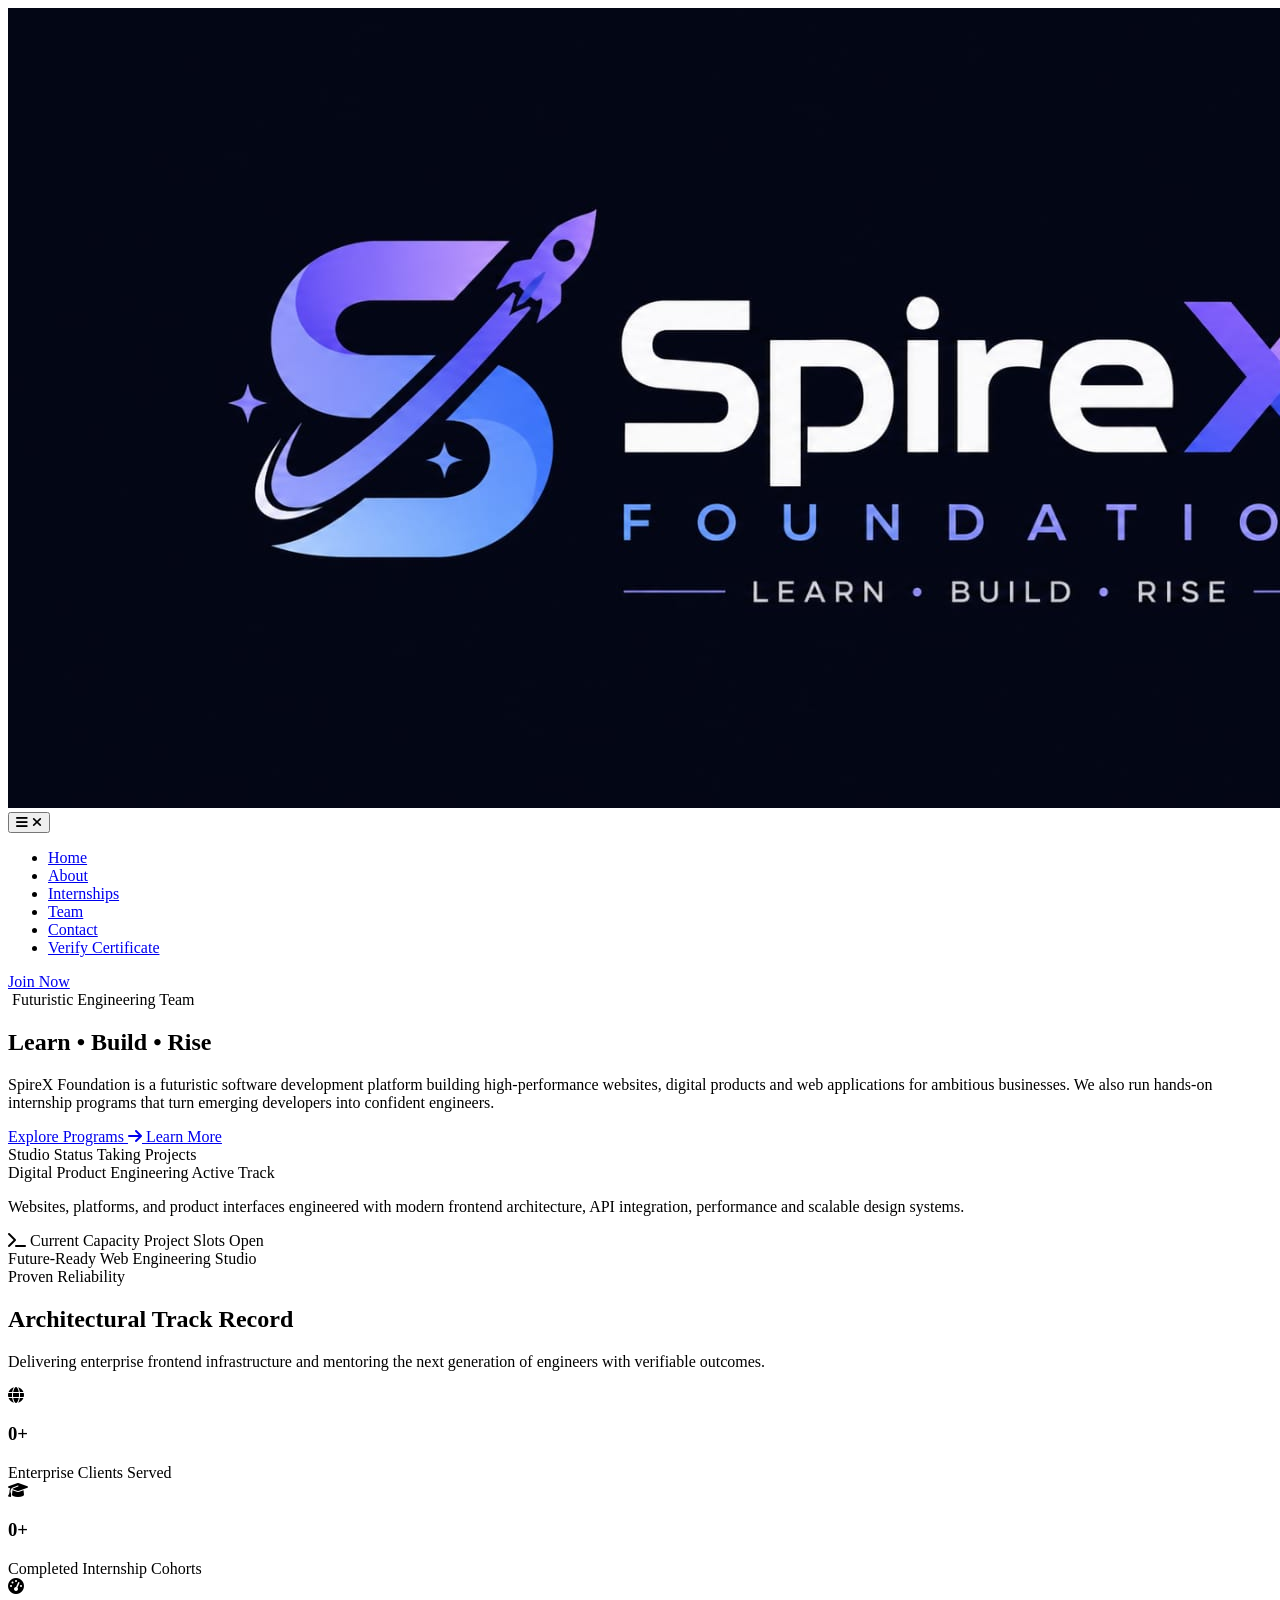
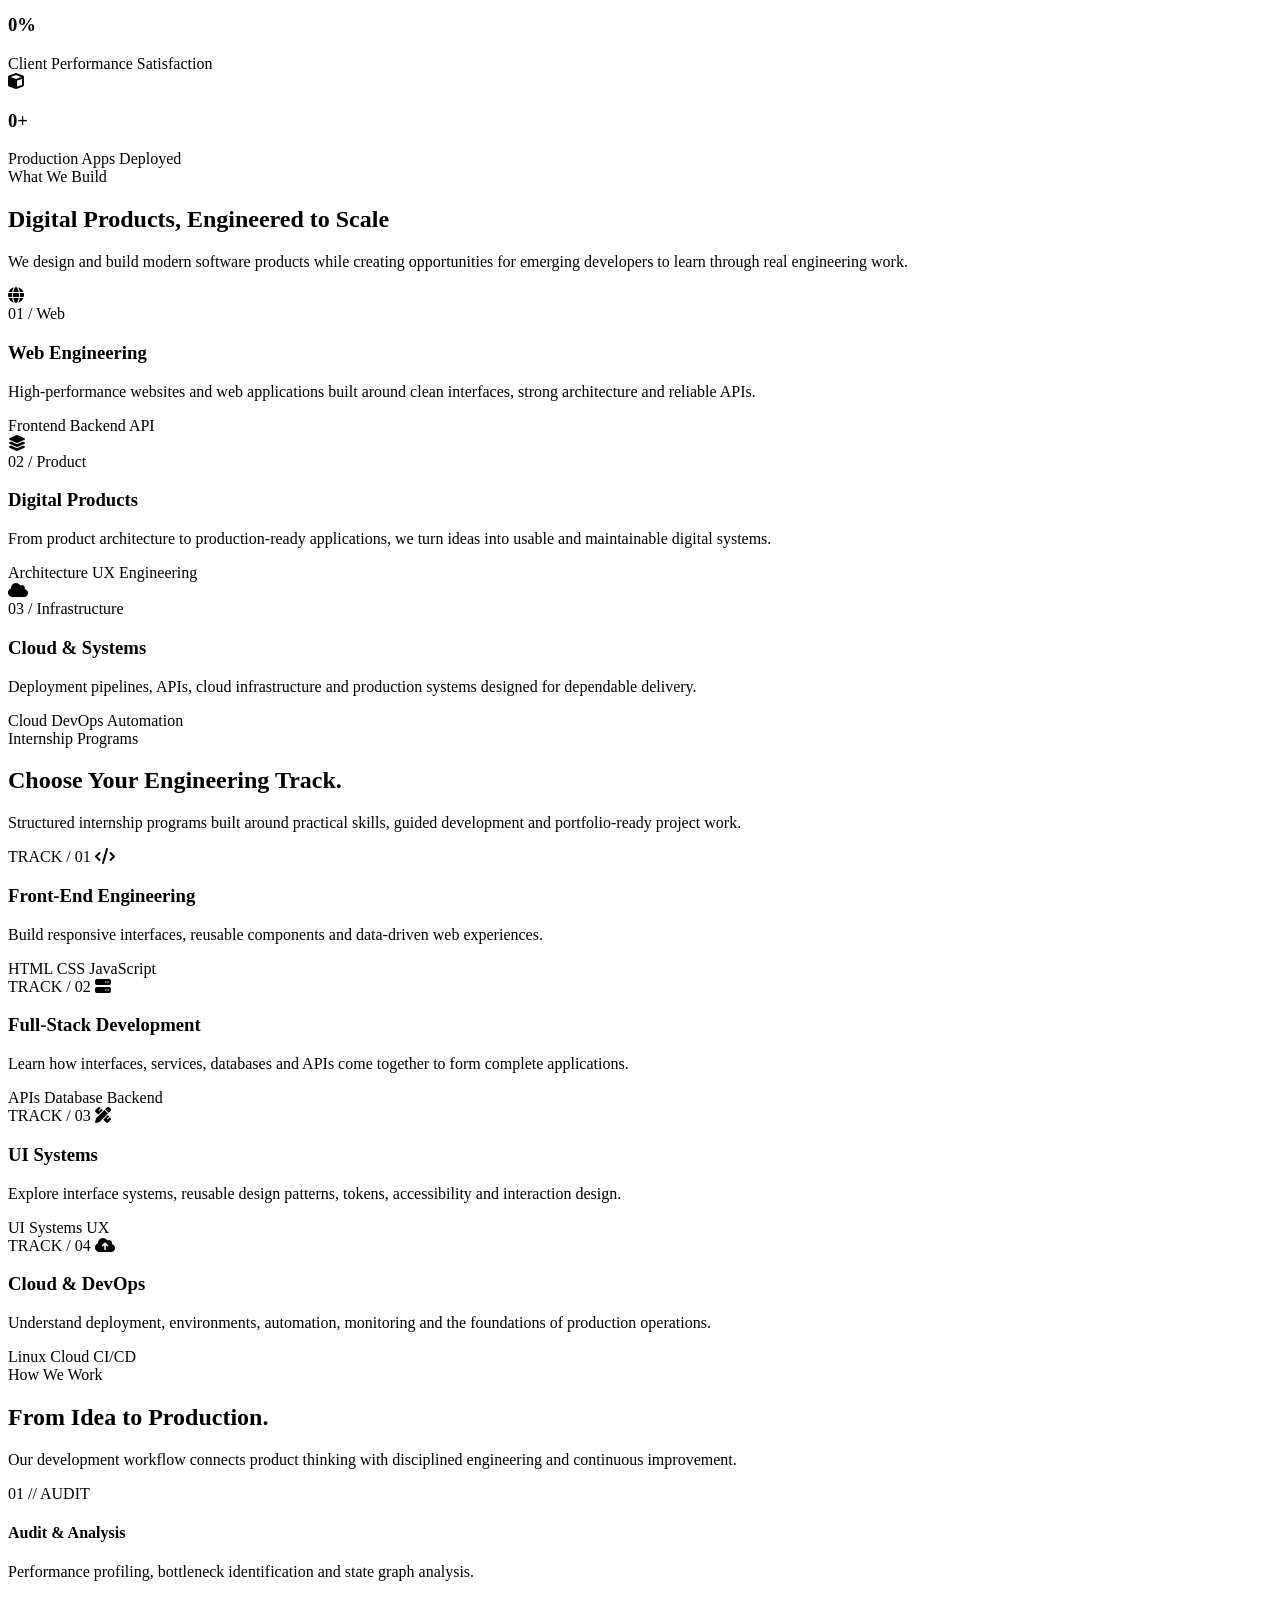
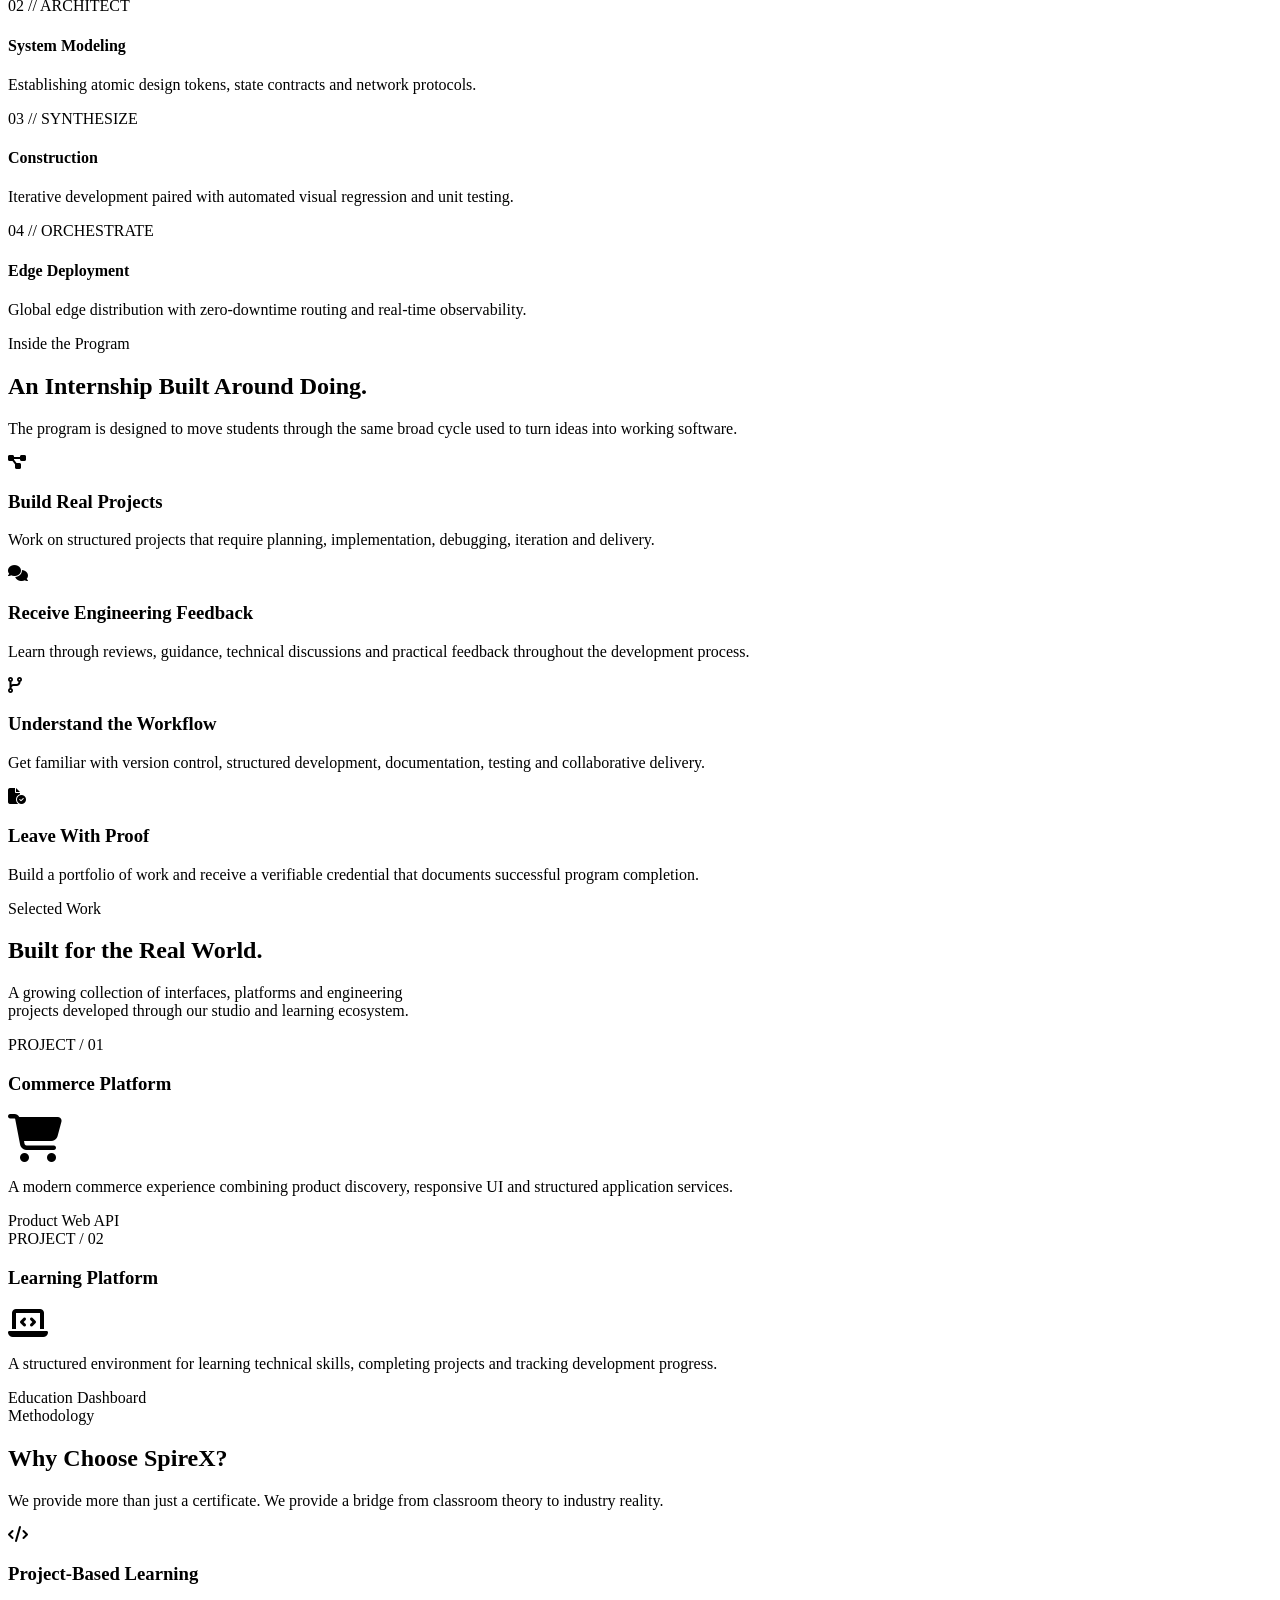
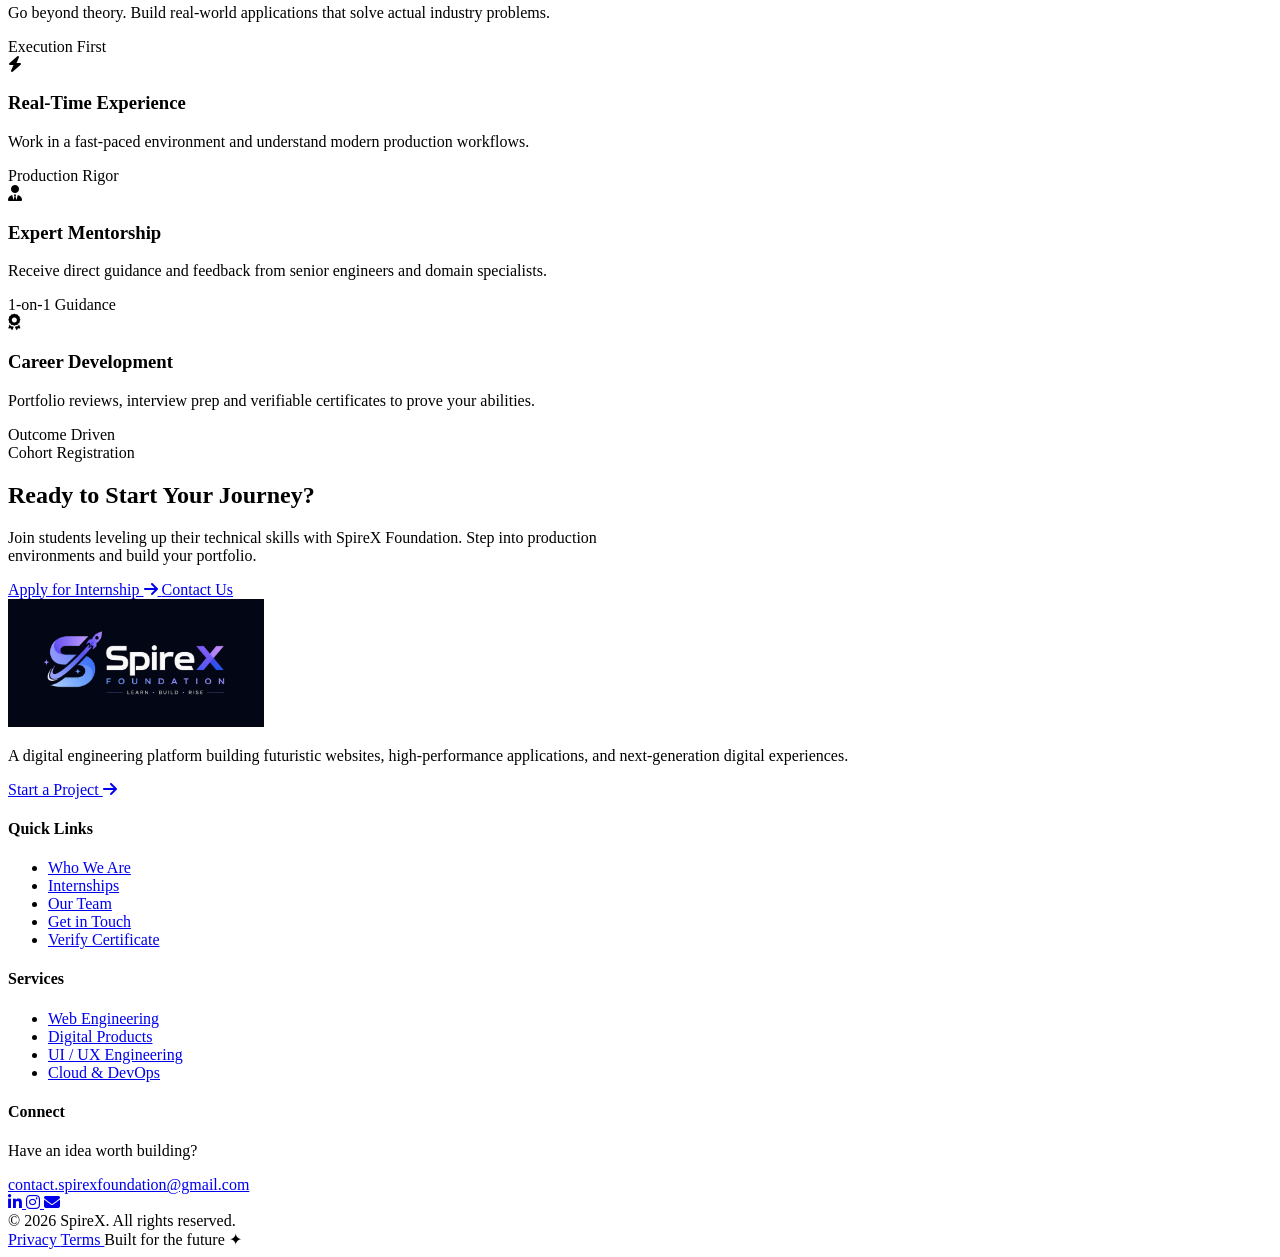
==== index.html @ f4ff389e "Add files via upload" ====
<!DOCTYPE html>
<html lang="en">

<head>
    <meta charset="UTF-8">
    <meta name="viewport" content="width=device-width, initial-scale=1.0">
    <title>SpireX Foundation</title>
    <meta name="description"
        content="SpireX Foundation runs remote, project-based internships for students and recent graduates, with mentor support and a verifiable digital certificate on completion.">

    <link rel="stylesheet" href="https://cdnjs.cloudflare.com/ajax/libs/font-awesome/6.5.1/css/all.min.css">

    <link rel="stylesheet" href="css/layout.css">

    <link rel="stylesheet" href="css/style.css">
</head>

<body>

    <nav class="nav" id="mainNav">
        <div class="container d-flex align-items-center justify-content-between">
            <img src="brand-logo.jpeg" class="site-logo" />
            <div class="flex-grow-1">

            </div>

            <button class="toggle" id="navToggle" aria-label="Toggle Navigation Menu" aria-expanded="false"
                aria-controls="navMenu">
                <i class="fa-solid fa-bars icon-menu"></i>
                <i class="fa-solid fa-xmark icon-close"></i>
            </button>

            <div class="menu d-md-flex align-items-center justify-content-between flex-grow-1 ms-md-5" id="navMenu">
                <ul class="links">
                    <li><a href="#hero" class="active">Home</a></li>
                    <li><a href="/about">About</a></li>
                    <li><a href="/internship">Internships</a></li>
                    <li><a href="/team">Team</a></li>
                    <li><a href="/contact">Contact</a></li>
                    <li><a href="/verify">Verify Certificate</a></li>
                </ul>

                <div class="actions m-4 mt-md-0">
                    <a href="#" class="btn btn-primary btn-sm rounded py-3 px-4">Join Now</a>
                </div>
            </div>
        </div>
    </nav>

    <section class="section grid-bg" data-section="hero" id="hero">
        <div class="container">
            <div class="row align-items-center gy-5">

                <div class="col-lg-7">
                    <div class="head mb-0">
                        <span class="badge badge-primary mb-3">
                            <i class="fa-solid fa-sparkles me-1"></i> Futuristic Engineering Team
                        </span>
                        <h1 class="heading heading-xl text-bright">
                            Learn <span class="text-dim">•</span> Build <span class="text-dim">•</span> Rise
                        </h1>
                        <p class="text text-lg text-muted my-4">
                            SpireX Foundation is a futuristic software development platform building high-performance
                            websites,
                            digital products and web applications for ambitious businesses. We also run hands-on
                            internship programs that
                            turn emerging developers into confident engineers.
                        </p>
                    </div>

                    <div class="d-flex flex-wrap gap-3 mt-4">
                        <a href="#internship" class="btn btn-primary">
                            Explore Programs <i class="fa-solid fa-arrow-right ms-2"></i>
                        </a>
                        <a href="#about" class="btn btn-outline">Learn More</a>
                    </div>
                </div>

                <div class="col-lg-5">
                    <div class="card card-glass glow">
                        <div class="head d-flex flex-row justify-content-between align-items-center mb-3">
                            <span class="label">Studio Status</span>
                            <span class="badge badge-primary">Taking Projects</span>
                        </div>

                        <div class="body">
                            <div class="p-3 mb-3"
                                style="background: var(--bg-primary); border: 1px solid var(--border-subtle); border-radius: var(--radius-sm);">
                                <div class="d-flex align-items-center justify-content-between mb-2">
                                    <span class="text text-sm text-bright text-bold">Digital Product Engineering</span>
                                    <span class="tag">Active Track</span>
                                </div>
                                <p class="text text-sm text-dim mb-0">
                                    Websites, platforms, and product interfaces engineered with modern frontend
                                    architecture, API
                                    integration, performance and scalable design systems.
                                </p>
                            </div>

                            <div class="d-flex justify-content-between text-dim text-sm pt-2">
                                <span><i class="fa-solid fa-terminal me-1 text-dim"></i> Current Capacity</span>
                                <span class="text-bright text-bold">Project Slots Open</span>
                            </div>
                        </div>

                        <div class="foot d-flex justify-content-between">
                            <span class="tag">Future-Ready Web</span>
                            <span class="tag">Engineering Studio</span>
                        </div>
                    </div>
                </div>

            </div>
        </div>
    </section>

    <section class="section section-dark" data-section="metrics" id="metrics">
        <div class="container">

            <div class="head text-center">
                <span class="label">Proven Reliability</span>
                <h2 class="heading heading-lg">Architectural Track Record</h2>
                <p class="text text-muted mx-auto">
                    Delivering enterprise frontend infrastructure and mentoring the next generation of engineers with
                    verifiable outcomes.
                </p>
            </div>

            <div class="row g-4">
                <div class="col-12 col-md-6 col-lg-3">
                    <div class="card card-sm card-dark text-center hover-glow">
                        <div class="icon-box mx-auto mb-3">
                            <i class="fa-solid fa-globe"></i>
                        </div>
                        <h3 class="heading heading-lg text-bright">0+</h3>
                        <span class="text text-sm text-dim text-medium">Enterprise Clients Served</span>
                    </div>
                </div>

                <div class="col-12 col-md-6 col-lg-3">
                    <div class="card card-sm card-dark text-center hover-glow">
                        <div class="icon-box mx-auto mb-3">
                            <i class="fa-solid fa-graduation-cap"></i>
                        </div>
                        <h3 class="heading heading-lg text-bright">0+</h3>
                        <span class="text text-sm text-dim text-medium">Completed Internship Cohorts</span>
                    </div>
                </div>

                <div class="col-12 col-md-6 col-lg-3">
                    <div class="card card-sm card-dark text-center hover-glow">
                        <div class="icon-box mx-auto mb-3">
                            <i class="fa-solid fa-gauge-high"></i>
                        </div>
                        <h3 class="heading heading-lg text-bright">0%</h3>
                        <span class="text text-sm text-dim text-medium">Client Performance Satisfaction</span>
                    </div>
                </div>

                <div class="col-12 col-md-6 col-lg-3">
                    <div class="card card-sm card-dark text-center hover-glow">
                        <div class="icon-box mx-auto mb-3">
                            <i class="fa-solid fa-cube"></i>
                        </div>
                        <h3 class="heading heading-lg text-bright">0+</h3>
                        <span class="text text-sm text-dim text-medium">Production Apps Deployed</span>
                    </div>
                </div>

            </div>

        </div>
    </section>

    <section class="section" data-section="services" id="services">
        <div class="container">

            <div class="head text-center">
                <span class="label">What We Build</span>
                <h2 class="heading heading-lg text-bright">Digital Products, Engineered to Scale</h2>
                <p class="text text-muted mx-auto">
                    We design and build modern software products while creating opportunities
                    for emerging developers to learn through real engineering work.
                </p>
            </div>

            <div class="row g-4">

                <div class="col-md-6 col-lg-4">
                    <div class="card card-dark hover-lift h-100">
                        <div class="head">
                            <div class="icon-box mb-3">
                                <i class="fa-solid fa-globe"></i>
                            </div>
                            <span class="label">01 / Web</span>
                            <h3 class="title mt-2">Web Engineering</h3>
                        </div>
                        <div class="body">
                            <p>
                                High-performance websites and web applications built around
                                clean interfaces, strong architecture and reliable APIs.
                            </p>
                        </div>
                        <div class="foot">
                            <span class="tag">Frontend</span>
                            <span class="tag">Backend</span>
                            <span class="tag">API</span>
                        </div>
                    </div>
                </div>

                <div class="col-md-6 col-lg-4">
                    <div class="card card-dark hover-lift h-100">
                        <div class="head">
                            <div class="icon-box mb-3">
                                <i class="fa-solid fa-layer-group"></i>
                            </div>
                            <span class="label">02 / Product</span>
                            <h3 class="title mt-2">Digital Products</h3>
                        </div>
                        <div class="body">
                            <p>
                                From product architecture to production-ready applications,
                                we turn ideas into usable and maintainable digital systems.
                            </p>
                        </div>
                        <div class="foot">
                            <span class="tag">Architecture</span>
                            <span class="tag">UX</span>
                            <span class="tag">Engineering</span>
                        </div>
                    </div>
                </div>

                <div class="col-md-6 col-lg-4">
                    <div class="card card-dark hover-lift h-100">
                        <div class="head">
                            <div class="icon-box mb-3">
                                <i class="fa-solid fa-cloud"></i>
                            </div>
                            <span class="label">03 / Infrastructure</span>
                            <h3 class="title mt-2">Cloud & Systems</h3>
                        </div>
                        <div class="body">
                            <p>
                                Deployment pipelines, APIs, cloud infrastructure and
                                production systems designed for dependable delivery.
                            </p>
                        </div>
                        <div class="foot">
                            <span class="tag">Cloud</span>
                            <span class="tag">DevOps</span>
                            <span class="tag">Automation</span>
                        </div>
                    </div>
                </div>

            </div>
        </div>
    </section>

    <section class="section section-dark" data-section="internship-tracks" id="programs">
        <div class="container">

            <div class="head text-center">
                <span class="label">Internship Programs</span>
                <h2 class="heading heading-lg text-bright">Choose Your Engineering Track.</h2>
                <p class="text text-muted mx-auto">
                    Structured internship programs built around practical skills,
                    guided development and portfolio-ready project work.
                </p>
            </div>

            <div class="row g-4">

                <div class="col-md-6 col-lg-3">
                    <div class="card card-glass h-100">
                        <div class="head">
                            <div class="d-flex justify-content-between align-items-center mb-3">
                                <span class="label">TRACK / 01</span>
                                <i class="fa-solid fa-code text-bright"></i>
                            </div>
                            <h3 class="title">Front-End Engineering</h3>
                        </div>
                        <div class="body">
                            <p>
                                Build responsive interfaces, reusable components and
                                data-driven web experiences.
                            </p>
                        </div>
                        <div class="foot">
                            <span class="tag">HTML</span>
                            <span class="tag">CSS</span>
                            <span class="tag">JavaScript</span>
                        </div>
                    </div>
                </div>

                <div class="col-md-6 col-lg-3">
                    <div class="card card-glass h-100">
                        <div class="head">
                            <div class="d-flex justify-content-between align-items-center mb-3">
                                <span class="label">TRACK / 02</span>
                                <i class="fa-solid fa-server text-bright"></i>
                            </div>
                            <h3 class="title">Full-Stack Development</h3>
                        </div>
                        <div class="body">
                            <p>
                                Learn how interfaces, services, databases and APIs come
                                together to form complete applications.
                            </p>
                        </div>
                        <div class="foot">
                            <span class="tag">APIs</span>
                            <span class="tag">Database</span>
                            <span class="tag">Backend</span>
                        </div>
                    </div>
                </div>

                <div class="col-md-6 col-lg-3">
                    <div class="card card-glass h-100">
                        <div class="head">
                            <div class="d-flex justify-content-between align-items-center mb-3">
                                <span class="label">TRACK / 03</span>
                                <i class="fa-solid fa-pen-ruler text-bright"></i>
                            </div>
                            <h3 class="title">UI Systems</h3>
                        </div>
                        <div class="body">
                            <p>
                                Explore interface systems, reusable design patterns,
                                tokens, accessibility and interaction design.
                            </p>
                        </div>
                        <div class="foot">
                            <span class="tag">UI</span>
                            <span class="tag">Systems</span>
                            <span class="tag">UX</span>
                        </div>
                    </div>
                </div>

                <div class="col-md-6 col-lg-3">
                    <div class="card card-glass h-100">
                        <div class="head">
                            <div class="d-flex justify-content-between align-items-center mb-3">
                                <span class="label">TRACK / 04</span>
                                <i class="fa-solid fa-cloud-arrow-up text-bright"></i>
                            </div>
                            <h3 class="title">Cloud & DevOps</h3>
                        </div>
                        <div class="body">
                            <p>
                                Understand deployment, environments, automation, monitoring
                                and the foundations of production operations.
                            </p>
                        </div>
                        <div class="foot">
                            <span class="tag">Linux</span>
                            <span class="tag">Cloud</span>
                            <span class="tag">CI/CD</span>
                        </div>
                    </div>
                </div>

            </div>
        </div>
    </section>

    <section class="section section-alt" data-section="workflow" id="workflow">
        <div class="container">

            <div class="row align-items-center g-5">

                <div class="col-12">
                    <div class="head text-center">
                        <span class="label">How We Work</span>
                        <h2 class="heading heading-lg text-bright">
                            From Idea to Production.
                        </h2>
                        <p class="text text-lg text-muted mx-auto">
                            Our development workflow connects product thinking with
                            disciplined engineering and continuous improvement.
                        </p>
                    </div>
                </div>

                <div class="col-12">
                    <div class="card card-dark">
                        <div class="body">
                            <div class="pipeline pipeline-horizontal mt-5">
                                <div class="item">
                                    <span class="label text-bright">01 // AUDIT</span>
                                    <h4 class="heading heading-sm mt-2 text-bright">Audit & Analysis</h4>
                                    <p class="text text-sm text-dim mt-2">Performance profiling, bottleneck
                                        identification and state graph analysis.</p>
                                </div>

                                <div class="item">
                                    <span class="label text-bright">02 // ARCHITECT</span>
                                    <h4 class="heading heading-sm mt-2 text-bright">System Modeling</h4>
                                    <p class="text text-sm text-dim mt-2">Establishing atomic design tokens, state
                                        contracts and network protocols.</p>
                                </div>

                                <div class="item">
                                    <span class="label text-bright">03 // SYNTHESIZE</span>
                                    <h4 class="heading heading-sm mt-2 text-bright">Construction</h4>
                                    <p class="text text-sm text-dim mt-2">Iterative development paired with automated
                                        visual regression and unit testing.</p>
                                </div>

                                <div class="item">
                                    <span class="label text-bright">04 // ORCHESTRATE</span>
                                    <h4 class="heading heading-sm mt-2 text-bright">Edge Deployment</h4>
                                    <p class="text text-sm text-dim mt-2">Global edge distribution with zero-downtime
                                        routing and real-time observability.</p>
                                </div>
                            </div>

                        </div>
                    </div>
                </div>

            </div>
        </div>
    </section>

    <section class="section" data-section="internship-experience" id="experience">
        <div class="container">

            <div class="head text-center">
                <span class="label">Inside the Program</span>
                <h2 class="heading heading-lg text-bright">An Internship Built Around Doing.</h2>
                <p class="text text-muted mx-auto">
                    The program is designed to move students through the same broad
                    cycle used to turn ideas into working software.
                </p>
            </div>

            <div class="row g-4">

                <div class="col-md-6">
                    <div class="card hover-lift h-100">
                        <div class="head">
                            <div class="icon-box mb-3">
                                <i class="fa-solid fa-diagram-project"></i>
                            </div>
                            <h3 class="title">Build Real Projects</h3>
                        </div>
                        <div class="body">
                            <p>
                                Work on structured projects that require planning, implementation,
                                debugging, iteration and delivery.
                            </p>
                        </div>
                    </div>
                </div>

                <div class="col-md-6">
                    <div class="card hover-lift h-100">
                        <div class="head">
                            <div class="icon-box mb-3">
                                <i class="fa-solid fa-comments"></i>
                            </div>
                            <h3 class="title">Receive Engineering Feedback</h3>
                        </div>
                        <div class="body">
                            <p>
                                Learn through reviews, guidance, technical discussions and
                                practical feedback throughout the development process.
                            </p>
                        </div>
                    </div>
                </div>

                <div class="col-md-6">
                    <div class="card hover-lift h-100">
                        <div class="head">
                            <div class="icon-box mb-3">
                                <i class="fa-solid fa-code-branch"></i>
                            </div>
                            <h3 class="title">Understand the Workflow</h3>
                        </div>
                        <div class="body">
                            <p>
                                Get familiar with version control, structured development,
                                documentation, testing and collaborative delivery.
                            </p>
                        </div>
                    </div>
                </div>

                <div class="col-md-6">
                    <div class="card hover-lift h-100">
                        <div class="head">
                            <div class="icon-box mb-3">
                                <i class="fa-solid fa-file-circle-check"></i>
                            </div>
                            <h3 class="title">Leave With Proof</h3>
                        </div>
                        <div class="body">
                            <p>
                                Build a portfolio of work and receive a verifiable credential
                                that documents successful program completion.
                            </p>
                        </div>
                    </div>
                </div>

            </div>
        </div>
    </section>

    <section class="section section-dark" data-section="selected-work" id="work">
        <div class="container">

            <div class="head d-flex flex-column flex-md-row justify-content-between align-items-md-end gap-3">
                <div>
                    <span class="label">Selected Work</span>
                    <h2 class="heading heading-lg text-bright mb-0">Built for the Real World.</h2>
                </div>
                <p class="text text-muted mb-0" style="max-width: 420px;">
                    A growing collection of interfaces, platforms and engineering
                    projects developed through our studio and learning ecosystem.
                </p>
            </div>

            <div class="row g-4">

                <div class="col-lg-7">
                    <div class="card card-glass hover-lift h-100">
                        <div class="head">
                            <span class="label">PROJECT / 01</span>
                            <h3 class="heading heading-md text-bright mt-2">Commerce Platform</h3>
                        </div>
                        <div class="body">
                            <div class="p-5 text-center mb-3"
                                style="background: var(--bg-primary); border: 1px solid var(--border-subtle); border-radius: var(--radius-sm);">
                                <i class="fa-solid fa-cart-shopping fa-3x text-bright"></i>
                            </div>
                            <p class="text text-sm text-muted mb-0">
                                A modern commerce experience combining product discovery,
                                responsive UI and structured application services.
                            </p>
                        </div>
                        <div class="foot">
                            <span class="tag">Product</span>
                            <span class="tag">Web</span>
                            <span class="tag">API</span>
                        </div>
                    </div>
                </div>

                <div class="col-lg-5">
                    <div class="card card-dark hover-lift h-100">
                        <div class="head">
                            <span class="label">PROJECT / 02</span>
                            <h3 class="title mt-2">Learning Platform</h3>
                        </div>
                        <div class="body">
                            <div class="p-4 text-center mb-3"
                                style="background: var(--bg-primary); border: 1px solid var(--border-subtle); border-radius: var(--radius-sm);">
                                <i class="fa-solid fa-laptop-code fa-2x text-bright"></i>
                            </div>
                            <p class="text text-sm text-muted mb-0">
                                A structured environment for learning technical skills,
                                completing projects and tracking development progress.
                            </p>
                        </div>
                        <div class="foot">
                            <span class="tag">Education</span>
                            <span class="tag">Dashboard</span>
                        </div>
                    </div>
                </div>

            </div>
        </div>
    </section>

    <section class="section section-alt" data-section="why-us" id="why-us">
        <div class="container">

            <div class="head text-center">
                <span class="label">Methodology</span>
                <h2 class="heading heading-lg">Why Choose SpireX?</h2>
                <p class="text text-muted mx-auto">
                    We provide more than just a certificate. We provide a bridge from classroom theory to industry
                    reality.
                </p>
            </div>

            <div class="row g-4">

                <div class="col-md-6 col-lg-3">
                    <div class="card hover-lift">
                        <div class="head">
                            <div class="icon-box mb-2">
                                <i class="fa-solid fa-code"></i>
                            </div>
                            <h3 class="title">Project-Based Learning</h3>
                        </div>
                        <div class="body">
                            <p>Go beyond theory. Build real-world applications that solve actual industry problems.</p>
                        </div>
                        <div class="foot">
                            <span class="tag">Execution First</span>
                        </div>
                    </div>
                </div>

                <div class="col-md-6 col-lg-3">
                    <div class="card hover-lift">
                        <div class="head">
                            <div class="icon-box mb-2">
                                <i class="fa-solid fa-bolt"></i>
                            </div>
                            <h3 class="title">Real-Time Experience</h3>
                        </div>
                        <div class="body">
                            <p>Work in a fast-paced environment and understand modern production workflows.</p>
                        </div>
                        <div class="foot">
                            <span class="tag">Production Rigor</span>
                        </div>
                    </div>
                </div>

                <div class="col-md-6 col-lg-3">
                    <div class="card hover-lift">
                        <div class="head">
                            <div class="icon-box mb-2">
                                <i class="fa-solid fa-user-tie"></i>
                            </div>
                            <h3 class="title">Expert Mentorship</h3>
                        </div>
                        <div class="body">
                            <p>Receive direct guidance and feedback from senior engineers and domain specialists.</p>
                        </div>
                        <div class="foot">
                            <span class="tag">1-on-1 Guidance</span>
                        </div>
                    </div>
                </div>

                <div class="col-md-6 col-lg-3">
                    <div class="card hover-lift">
                        <div class="head">
                            <div class="icon-box mb-2">
                                <i class="fa-solid fa-award"></i>
                            </div>
                            <h3 class="title">Career Development</h3>
                        </div>
                        <div class="body">
                            <p>Portfolio reviews, interview prep and verifiable certificates to prove your abilities.
                            </p>
                        </div>
                        <div class="foot">
                            <span class="tag">Outcome Driven</span>
                        </div>
                    </div>
                </div>

            </div>

        </div>
    </section>

    <section class="section" data-section="cta" id="cta">
        <div class="container">
            <div class="card card-glass glow text-center p-5">
                <div class="head mb-3">
                    <span class="label">Cohort Registration</span>
                    <h2 class="heading heading-lg">Ready to Start Your Journey?</h2>
                </div>
                <div class="body">
                    <p class="text text-lg text-muted mx-auto mb-4" style="max-width: 600px;">
                        Join students leveling up their technical skills with SpireX Foundation. Step into production
                        environments
                        and build your portfolio.
                    </p>
                    <div class="d-flex flex-wrap justify-content-center gap-3">
                        <a href="#" class="btn btn-primary btn-lg">
                            Apply for Internship <i class="fa-solid fa-arrow-right ms-2"></i>
                        </a>
                        <a href="mailto:contact.spirexfoundation@gmail.com" class="btn btn-outline btn-lg">
                            Contact Us
                        </a>
                    </div>
                </div>
            </div>
        </div>
    </section>

    <footer class="section section-dark footer" data-section="footer">
        <div class="container">

            <div class="row g-5 pb-5">

                <div class="col-lg-5 col-md-6">
                    <div class="footer-brand pe-lg-5">
                        <a href="/" class="text-decoration-none">
                            <img src="brand-logo.jpeg" class="site-logo" style="max-height: 8rem;" />
                        </a>

                        <p class="text text-muted mb-4">
                            A digital engineering platform building futuristic websites,
                            high-performance applications, and next-generation digital
                            experiences.
                        </p>

                        <a href="#" class="btn btn-primary">
                            Start a Project
                            <i class="fa-solid fa-arrow-right ms-2"></i>
                        </a>
                    </div>
                </div>

                <div class="col-12 col-sm-6 col-md-3 col-lg-2">
                    <div class="footer-links">
                        <h4 class="text text-bright text-bold mb-4">Quick Links</h4>

                        <ul class="list-unstyled mb-0 d-flex flex-column gap-3">
                            <li>
                                <a class="text text-sm text-dim text-decoration-none footer-link" href="/about">
                                    Who We Are
                                </a>
                            </li>

                            <li>
                                <a class="text text-sm text-dim text-decoration-none footer-link" href="/internships">
                                    Internships
                                </a>
                            </li>

                            <li>
                                <a class="text text-sm text-dim text-decoration-none footer-link" href="/team">
                                    Our Team
                                </a>
                            </li>

                            <li>
                                <a class="text text-sm text-dim text-decoration-none footer-link" href="/contact">
                                    Get in Touch
                                </a>
                            </li>

                            <li>
                                <a class="text text-sm text-dim text-decoration-none footer-link" href="/verify">
                                    Verify Certificate
                                </a>
                            </li>
                        </ul>
                    </div>
                </div>

                <div class="col-12 col-sm-6 col-md-3 col-lg-2">
                    <div class="footer-links">
                        <h4 class="text text-bright text-bold mb-4">Services</h4>

                        <ul class="list-unstyled mb-0 d-flex flex-column gap-3">
                            <li>
                                <a class="text text-sm text-dim text-decoration-none footer-link" href="/services">
                                    Web Engineering
                                </a>
                            </li>

                            <li>
                                <a class="text text-sm text-dim text-decoration-none footer-link" href="/services">
                                    Digital Products
                                </a>
                            </li>

                            <li>
                                <a class="text text-sm text-dim text-decoration-none footer-link" href="/services">
                                    UI / UX Engineering
                                </a>
                            </li>

                            <li>
                                <a class="text text-sm text-dim text-decoration-none footer-link" href="/services">
                                    Cloud & DevOps
                                </a>
                            </li>
                        </ul>
                    </div>
                </div>


                <div class="col-12 col-lg-3">
                    <div class="footer-links">
                        <h4 class="text text-bright text-bold mb-4">Connect</h4>

                        <p class="text text-sm text-dim mb-3">
                            Have an idea worth building?
                        </p>

                        <a href="mailto:contact.spirexfoundation@gmail.com"
                            class="text text-sm text-bright text-decoration-none footer-link">
                            contact.spirexfoundation@gmail.com
                        </a>

                        <div class="d-flex gap-2 mt-4">

                            <a href="https://www.linkedin.com/company/spirex-foundation/posts/?feedView=all"
                                class="icon-box footer-social" aria-label="LinkedIn">
                                <i class="fa-brands fa-linkedin-in"></i>
                            </a>

                            <a href="https://www.instagram.com/spirexfoundation" class="icon-box footer-social"
                                aria-label="Instagram">
                                <i class="fa-brands fa-instagram"></i>
                            </a>

                            <a href="mailto:contact.spirexfoundation@gmail.com" class="icon-box footer-social"
                                aria-label="Mail">
                                <i class="fa-solid fa-envelope"></i>
                            </a>

                        </div>
                    </div>
                </div>

            </div>

            <div class="footer-bottom" data-section="copyright-section">

                <div class="row align-items-center gy-3">

                    <div class="col-md-6 text-center text-md-start">
                        <span class="text text-sm text-dim">
                            © 2026 SpireX. All rights reserved.
                        </span>
                    </div>

                    <div class="col-md-6">
                        <div class="d-flex flex-wrap justify-content-center justify-content-md-end gap-3">

                            <a href="/privacy" class="text text-sm text-dim text-decoration-none footer-link">
                                Privacy
                            </a>

                            <a href="/terms" class="text text-sm text-dim text-decoration-none footer-link">
                                Terms
                            </a>

                            <span class="text text-sm text-dim">
                                Built for the future <span class="text-primary">✦</span>
                            </span>

                        </div>
                    </div>

                </div>

            </div>

        </div>
    </footer>

    <script src="js/script.js"></script>
</body>

</html>
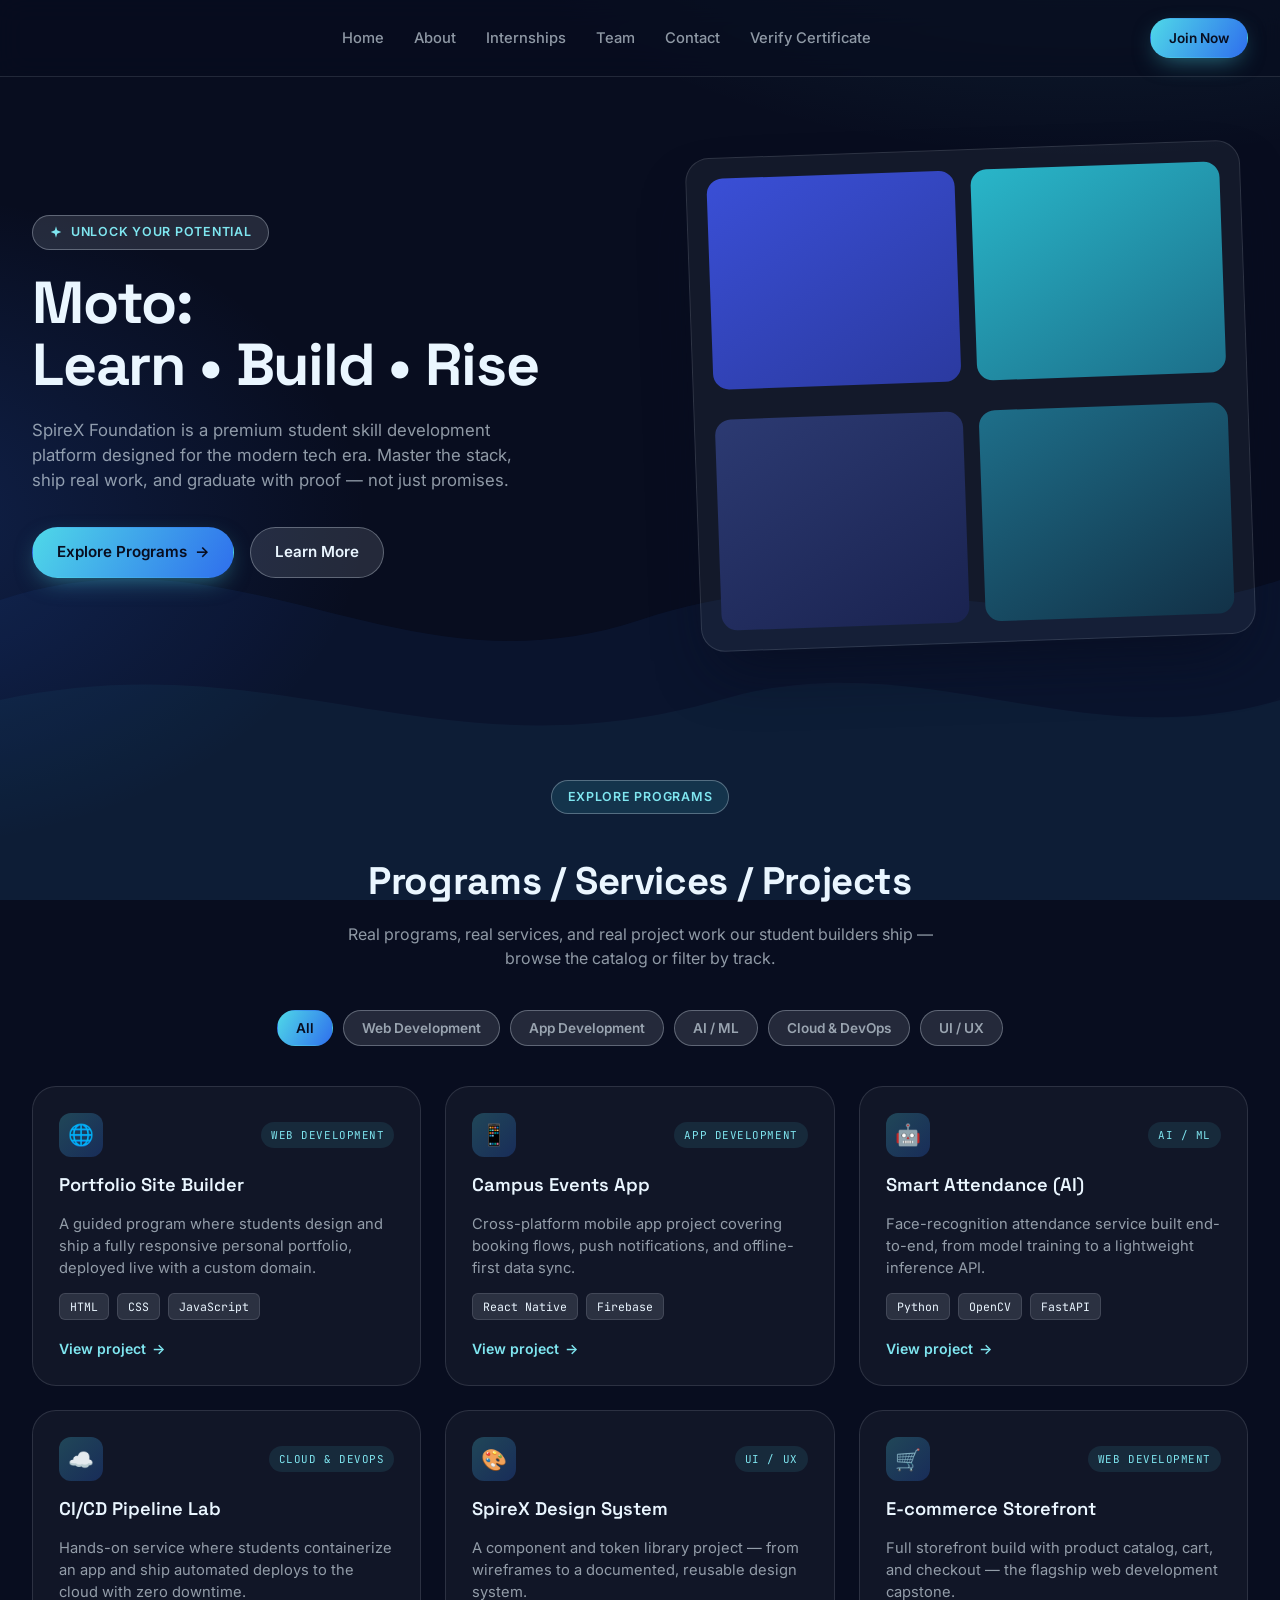
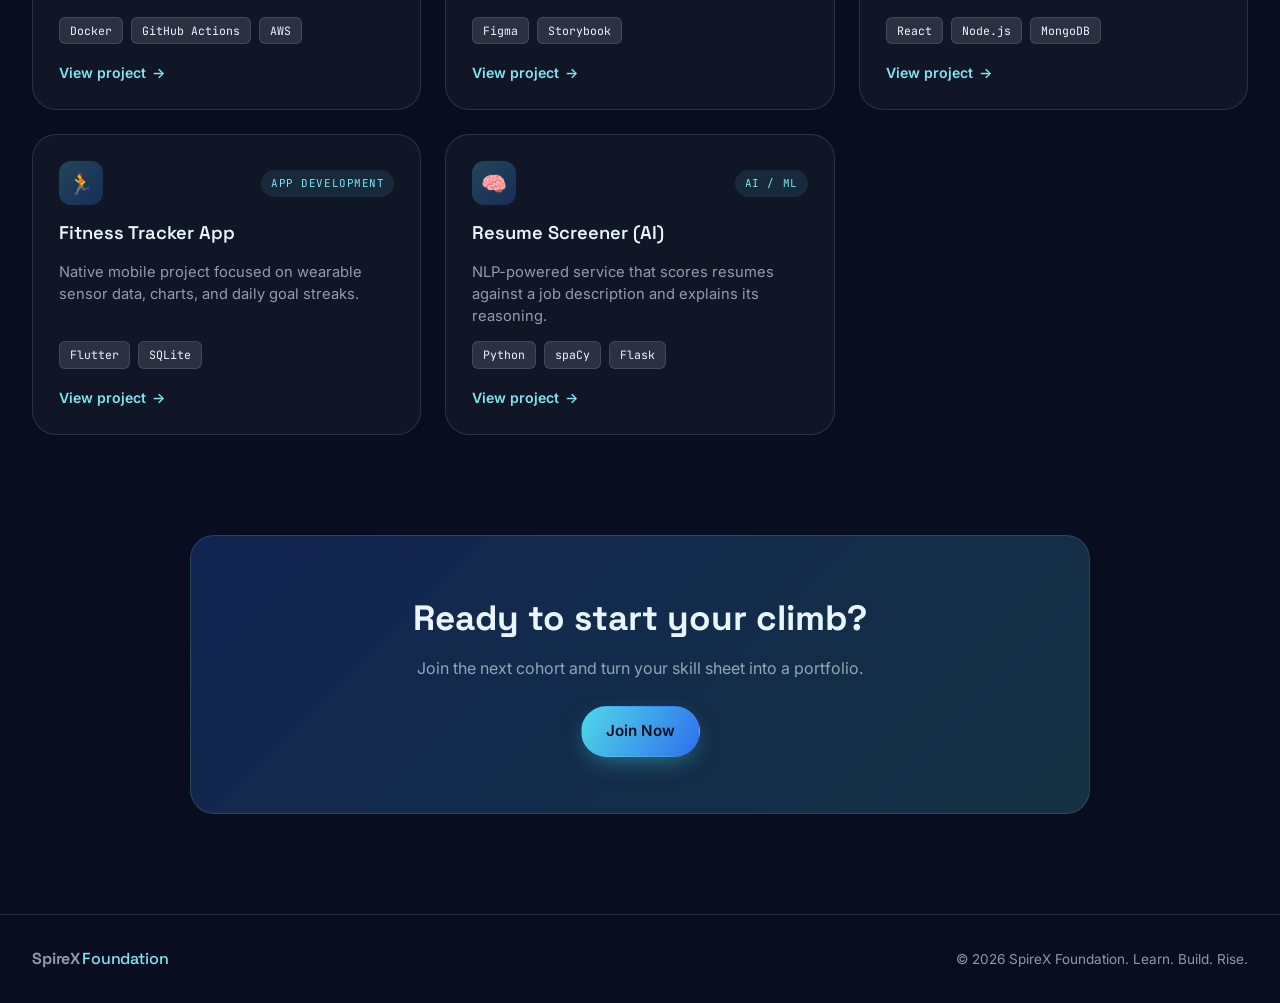
==== commit e58229c4: "Add files via upload" ====
--- a/index.html
+++ b/index.html
@@ -1,867 +1,121 @@
 <!DOCTYPE html>
 <html lang="en">
-
 <head>
-    <meta charset="UTF-8">
-    <meta name="viewport" content="width=device-width, initial-scale=1.0">
-    <title>SpireX Foundation</title>
-    <meta name="description"
-        content="SpireX Foundation runs remote, project-based internships for students and recent graduates, with mentor support and a verifiable digital certificate on completion.">
-
-    <link rel="stylesheet" href="https://cdnjs.cloudflare.com/ajax/libs/font-awesome/6.5.1/css/all.min.css">
-
-    <link rel="stylesheet" href="css/layout.css">
-
-    <link rel="stylesheet" href="css/style.css">
+<meta charset="UTF-8">
+<meta name="viewport" content="width=device-width, initial-scale=1.0">
+<title>SpireX Foundation — Learn. Build. Rise.</title>
+<link rel="preconnect" href="https://fonts.googleapis.com">
+<link href="https://fonts.googleapis.com/css2?family=Space+Grotesk:wght@400;500;600;700&family=Inter:wght@400;500;600;700&family=JetBrains+Mono:wght@400;500&display=swap" rel="stylesheet">
+<link rel="stylesheet" href="style.css">
 </head>
-
 <body>
 
-    <nav class="nav" id="mainNav">
-        <div class="container d-flex align-items-center justify-content-between">
-            <img src="brand-logo.jpeg" class="site-logo" />
-            <div class="flex-grow-1">
+<!-- ambient background waves -->
+<div class="bg-waves" aria-hidden="true">
+  <svg viewBox="0 0 1600 900" preserveAspectRatio="none">
+    <path class="wave wave-1" d="M0,600 C 300,520 500,700 800,620 C 1100,540 1300,660 1600,580 L1600,900 L0,900 Z"></path>
+    <path class="wave wave-2" d="M0,700 C 350,640 550,780 900,700 C 1150,640 1350,760 1600,700 L1600,900 L0,900 Z"></path>
+  </svg>
+</div>
 
-            </div>
+<header class="site-header">
+  <div class="header-inner">
+    <a href="#top" class="brand">
+    
+     
 
-            <button class="toggle" id="navToggle" aria-label="Toggle Navigation Menu" aria-expanded="false"
-                aria-controls="navMenu">
-                <i class="fa-solid fa-bars icon-menu"></i>
-                <i class="fa-solid fa-xmark icon-close"></i>
-            </button>
-
-            <div class="menu d-md-flex align-items-center justify-content-between flex-grow-1 ms-md-5" id="navMenu">
-                <ul class="links">
-                    <li><a href="#hero" class="active">Home</a></li>
-                    <li><a href="/about">About</a></li>
-                    <li><a href="/internship">Internships</a></li>
-                    <li><a href="/team">Team</a></li>
-                    <li><a href="/contact">Contact</a></li>
-                    <li><a href="/verify">Verify Certificate</a></li>
-                </ul>
-
-                <div class="actions m-4 mt-md-0">
-                    <a href="#" class="btn btn-primary btn-sm rounded py-3 px-4">Join Now</a>
-                </div>
-            </div>
-        </div>
+    <nav class="main-nav" id="mainNav">
+      <a href="#top">Home</a>
+      <a href="#about">About</a>
+      <a href="#programs">Internships</a>
+      <a href="#team">Team</a>
+      <a href="#contact">Contact</a>
+      <a href="#verify">Verify Certificate</a>
     </nav>
 
-    <section class="section grid-bg" data-section="hero" id="hero">
-        <div class="container">
-            <div class="row align-items-center gy-5">
+    <div class="header-actions">
+      <a class="btn btn-primary btn-small" href="#join">Join Now</a>
+      <button class="nav-toggle" id="navToggle" aria-label="Toggle menu" aria-expanded="false">
+        <span></span><span></span><span></span>
+      </button>
+    </div>
+  </div>
+</header>
 
-                <div class="col-lg-7">
-                    <div class="head mb-0">
-                        <span class="badge badge-primary mb-3">
-                            <i class="fa-solid fa-sparkles me-1"></i> Futuristic Engineering Team
-                        </span>
-                        <h1 class="heading heading-xl text-bright">
-                            Learn <span class="text-dim">•</span> Build <span class="text-dim">•</span> Rise
-                        </h1>
-                        <p class="text text-lg text-muted my-4">
-                            SpireX Foundation is a futuristic software development platform building high-performance
-                            websites,
-                            digital products and web applications for ambitious businesses. We also run hands-on
-                            internship programs that
-                            turn emerging developers into confident engineers.
-                        </p>
-                    </div>
+<main id="top">
+  <section class="hero">
+    <div class="hero-copy">
+      <span class="eyebrow"><svg width="14" height="14" viewBox="0 0 24 24" fill="none"><path d="M12 2 L14 9 L21 12 L14 15 L12 22 L10 15 L3 12 L10 9 Z" fill="currentColor"/></svg> Unlock Your Potential</span>
+      <h1>Moto: <br>
+  Learn <span class="dot">•</span> Build <span class="dot">•</span> Rise
+</h1>
+      <p class="hero-sub">SpireX Foundation is a premium student skill development platform designed for the modern tech era. Master the stack, ship real work, and graduate with proof — not just promises.</p>
+      <div class="hero-actions">
+        <a href="#programs" class="btn btn-primary" id="exploreBtn">Explore Programs <span aria-hidden="true">→</span></a>
+        <a href="#about" class="btn btn-ghost">Learn More</a>
+      </div>
+    </div>
 
-                    <div class="d-flex flex-wrap gap-3 mt-4">
-                        <a href="#internship" class="btn btn-primary">
-                            Explore Programs <i class="fa-solid fa-arrow-right ms-2"></i>
-                        </a>
-                        <a href="#about" class="btn btn-outline">Learn More</a>
-                    </div>
-                </div>
+    <div class="hero-visual" aria-hidden="true">
+      <div class="visual-frame">
+        <div class="tile tile-a">
+          <span class="tile-label"></span>
+          <span class="tile-name"></span>
+        </div>
+        <div class="tile tile-b">
+          <span class="tile-label"></span>
+          <span class="tile-name"></span>
+        </div>
+        <div class="tile tile-c">
+          <span class="tile-label"></span>
+          <span class="tile-name"></span>
+        </div>
+        <div class="tile tile-d">
+          <span class="tile-label"></span>
+          <span class="tile-name"></span>
+        </div>
+      </div>
+    </div>
+  </section>
 
-                <div class="col-lg-5">
-                    <div class="card card-glass glow">
-                        <div class="head d-flex flex-row justify-content-between align-items-center mb-3">
-                            <span class="label">Studio Status</span>
-                            <span class="badge badge-primary">Taking Projects</span>
-                        </div>
+  <!-- ================= PROGRAMS / SERVICES / PROJECTS ================= -->
+  <section class="programs" id="programs">
+    <div class="section-head">
+      <span class="eyebrow eyebrow-alt">Explore Programs</span>
+      <h2>Programs / Services / Projects</h2>
+      <p class="section-sub">Real programs, real services, and real project work our student builders ship — browse the catalog or filter by track.</p>
+    </div>
 
-                        <div class="body">
-                            <div class="p-3 mb-3"
-                                style="background: var(--bg-primary); border: 1px solid var(--border-subtle); border-radius: var(--radius-sm);">
-                                <div class="d-flex align-items-center justify-content-between mb-2">
-                                    <span class="text text-sm text-bright text-bold">Digital Product Engineering</span>
-                                    <span class="tag">Active Track</span>
-                                </div>
-                                <p class="text text-sm text-dim mb-0">
-                                    Websites, platforms, and product interfaces engineered with modern frontend
-                                    architecture, API
-                                    integration, performance and scalable design systems.
-                                </p>
-                            </div>
+    <div class="filter-bar" id="filterBar" role="tablist" aria-label="Filter projects by category">
+      <button class="filter-chip is-active" data-filter="all" role="tab" aria-selected="true">All</button>
+      <button class="filter-chip" data-filter="web" role="tab" aria-selected="false">Web Development</button>
+      <button class="filter-chip" data-filter="app" role="tab" aria-selected="false">App Development</button>
+      <button class="filter-chip" data-filter="ai" role="tab" aria-selected="false">AI / ML</button>
+      <button class="filter-chip" data-filter="cloud" role="tab" aria-selected="false">Cloud &amp; DevOps</button>
+      <button class="filter-chip" data-filter="design" role="tab" aria-selected="false">UI / UX</button>
+    </div>
 
-                            <div class="d-flex justify-content-between text-dim text-sm pt-2">
-                                <span><i class="fa-solid fa-terminal me-1 text-dim"></i> Current Capacity</span>
-                                <span class="text-bright text-bold">Project Slots Open</span>
-                            </div>
-                        </div>
+    <div class="card-grid" id="cardGrid">
+      <!-- cards injected by script.js -->
+    </div>
+  </section>
 
-                        <div class="foot d-flex justify-content-between">
-                            <span class="tag">Future-Ready Web</span>
-                            <span class="tag">Engineering Studio</span>
-                        </div>
-                    </div>
-                </div>
+  <section class="cta" id="join">
+    <div class="cta-inner">
+      <h2>Ready to start your climb?</h2>
+      <p>Join the next cohort and turn your skill sheet into a portfolio.</p>
+      <a href="#programs" class="btn btn-primary">Join Now</a>
+    </div>
+  </section>
+</main>
 
-            </div>
-        </div>
-    </section>
+<footer class="site-footer" id="contact">
+  <div class="footer-inner">
+    <div class="brand-text small">SpireX<em>Foundation</em></div>
+    <p>&copy; 2026 SpireX Foundation. Learn. Build. Rise.</p>
+  </div>
+</footer>
 
-    <section class="section section-dark" data-section="metrics" id="metrics">
-        <div class="container">
-
-            <div class="head text-center">
-                <span class="label">Proven Reliability</span>
-                <h2 class="heading heading-lg">Architectural Track Record</h2>
-                <p class="text text-muted mx-auto">
-                    Delivering enterprise frontend infrastructure and mentoring the next generation of engineers with
-                    verifiable outcomes.
-                </p>
-            </div>
-
-            <div class="row g-4">
-                <div class="col-12 col-md-6 col-lg-3">
-                    <div class="card card-sm card-dark text-center hover-glow">
-                        <div class="icon-box mx-auto mb-3">
-                            <i class="fa-solid fa-globe"></i>
-                        </div>
-                        <h3 class="heading heading-lg text-bright">0+</h3>
-                        <span class="text text-sm text-dim text-medium">Enterprise Clients Served</span>
-                    </div>
-                </div>
-
-                <div class="col-12 col-md-6 col-lg-3">
-                    <div class="card card-sm card-dark text-center hover-glow">
-                        <div class="icon-box mx-auto mb-3">
-                            <i class="fa-solid fa-graduation-cap"></i>
-                        </div>
-                        <h3 class="heading heading-lg text-bright">0+</h3>
-                        <span class="text text-sm text-dim text-medium">Completed Internship Cohorts</span>
-                    </div>
-                </div>
-
-                <div class="col-12 col-md-6 col-lg-3">
-                    <div class="card card-sm card-dark text-center hover-glow">
-                        <div class="icon-box mx-auto mb-3">
-                            <i class="fa-solid fa-gauge-high"></i>
-                        </div>
-                        <h3 class="heading heading-lg text-bright">0%</h3>
-                        <span class="text text-sm text-dim text-medium">Client Performance Satisfaction</span>
-                    </div>
-                </div>
-
-                <div class="col-12 col-md-6 col-lg-3">
-                    <div class="card card-sm card-dark text-center hover-glow">
-                        <div class="icon-box mx-auto mb-3">
-                            <i class="fa-solid fa-cube"></i>
-                        </div>
-                        <h3 class="heading heading-lg text-bright">0+</h3>
-                        <span class="text text-sm text-dim text-medium">Production Apps Deployed</span>
-                    </div>
-                </div>
-
-            </div>
-
-        </div>
-    </section>
-
-    <section class="section" data-section="services" id="services">
-        <div class="container">
-
-            <div class="head text-center">
-                <span class="label">What We Build</span>
-                <h2 class="heading heading-lg text-bright">Digital Products, Engineered to Scale</h2>
-                <p class="text text-muted mx-auto">
-                    We design and build modern software products while creating opportunities
-                    for emerging developers to learn through real engineering work.
-                </p>
-            </div>
-
-            <div class="row g-4">
-
-                <div class="col-md-6 col-lg-4">
-                    <div class="card card-dark hover-lift h-100">
-                        <div class="head">
-                            <div class="icon-box mb-3">
-                                <i class="fa-solid fa-globe"></i>
-                            </div>
-                            <span class="label">01 / Web</span>
-                            <h3 class="title mt-2">Web Engineering</h3>
-                        </div>
-                        <div class="body">
-                            <p>
-                                High-performance websites and web applications built around
-                                clean interfaces, strong architecture and reliable APIs.
-                            </p>
-                        </div>
-                        <div class="foot">
-                            <span class="tag">Frontend</span>
-                            <span class="tag">Backend</span>
-                            <span class="tag">API</span>
-                        </div>
-                    </div>
-                </div>
-
-                <div class="col-md-6 col-lg-4">
-                    <div class="card card-dark hover-lift h-100">
-                        <div class="head">
-                            <div class="icon-box mb-3">
-                                <i class="fa-solid fa-layer-group"></i>
-                            </div>
-                            <span class="label">02 / Product</span>
-                            <h3 class="title mt-2">Digital Products</h3>
-                        </div>
-                        <div class="body">
-                            <p>
-                                From product architecture to production-ready applications,
-                                we turn ideas into usable and maintainable digital systems.
-                            </p>
-                        </div>
-                        <div class="foot">
-                            <span class="tag">Architecture</span>
-                            <span class="tag">UX</span>
-                            <span class="tag">Engineering</span>
-                        </div>
-                    </div>
-                </div>
-
-                <div class="col-md-6 col-lg-4">
-                    <div class="card card-dark hover-lift h-100">
-                        <div class="head">
-                            <div class="icon-box mb-3">
-                                <i class="fa-solid fa-cloud"></i>
-                            </div>
-                            <span class="label">03 / Infrastructure</span>
-                            <h3 class="title mt-2">Cloud & Systems</h3>
-                        </div>
-                        <div class="body">
-                            <p>
-                                Deployment pipelines, APIs, cloud infrastructure and
-                                production systems designed for dependable delivery.
-                            </p>
-                        </div>
-                        <div class="foot">
-                            <span class="tag">Cloud</span>
-                            <span class="tag">DevOps</span>
-                            <span class="tag">Automation</span>
-                        </div>
-                    </div>
-                </div>
-
-            </div>
-        </div>
-    </section>
-
-    <section class="section section-dark" data-section="internship-tracks" id="programs">
-        <div class="container">
-
-            <div class="head text-center">
-                <span class="label">Internship Programs</span>
-                <h2 class="heading heading-lg text-bright">Choose Your Engineering Track.</h2>
-                <p class="text text-muted mx-auto">
-                    Structured internship programs built around practical skills,
-                    guided development and portfolio-ready project work.
-                </p>
-            </div>
-
-            <div class="row g-4">
-
-                <div class="col-md-6 col-lg-3">
-                    <div class="card card-glass h-100">
-                        <div class="head">
-                            <div class="d-flex justify-content-between align-items-center mb-3">
-                                <span class="label">TRACK / 01</span>
-                                <i class="fa-solid fa-code text-bright"></i>
-                            </div>
-                            <h3 class="title">Front-End Engineering</h3>
-                        </div>
-                        <div class="body">
-                            <p>
-                                Build responsive interfaces, reusable components and
-                                data-driven web experiences.
-                            </p>
-                        </div>
-                        <div class="foot">
-                            <span class="tag">HTML</span>
-                            <span class="tag">CSS</span>
-                            <span class="tag">JavaScript</span>
-                        </div>
-                    </div>
-                </div>
-
-                <div class="col-md-6 col-lg-3">
-                    <div class="card card-glass h-100">
-                        <div class="head">
-                            <div class="d-flex justify-content-between align-items-center mb-3">
-                                <span class="label">TRACK / 02</span>
-                                <i class="fa-solid fa-server text-bright"></i>
-                            </div>
-                            <h3 class="title">Full-Stack Development</h3>
-                        </div>
-                        <div class="body">
-                            <p>
-                                Learn how interfaces, services, databases and APIs come
-                                together to form complete applications.
-                            </p>
-                        </div>
-                        <div class="foot">
-                            <span class="tag">APIs</span>
-                            <span class="tag">Database</span>
-                            <span class="tag">Backend</span>
-                        </div>
-                    </div>
-                </div>
-
-                <div class="col-md-6 col-lg-3">
-                    <div class="card card-glass h-100">
-                        <div class="head">
-                            <div class="d-flex justify-content-between align-items-center mb-3">
-                                <span class="label">TRACK / 03</span>
-                                <i class="fa-solid fa-pen-ruler text-bright"></i>
-                            </div>
-                            <h3 class="title">UI Systems</h3>
-                        </div>
-                        <div class="body">
-                            <p>
-                                Explore interface systems, reusable design patterns,
-                                tokens, accessibility and interaction design.
-                            </p>
-                        </div>
-                        <div class="foot">
-                            <span class="tag">UI</span>
-                            <span class="tag">Systems</span>
-                            <span class="tag">UX</span>
-                        </div>
-                    </div>
-                </div>
-
-                <div class="col-md-6 col-lg-3">
-                    <div class="card card-glass h-100">
-                        <div class="head">
-                            <div class="d-flex justify-content-between align-items-center mb-3">
-                                <span class="label">TRACK / 04</span>
-                                <i class="fa-solid fa-cloud-arrow-up text-bright"></i>
-                            </div>
-                            <h3 class="title">Cloud & DevOps</h3>
-                        </div>
-                        <div class="body">
-                            <p>
-                                Understand deployment, environments, automation, monitoring
-                                and the foundations of production operations.
-                            </p>
-                        </div>
-                        <div class="foot">
-                            <span class="tag">Linux</span>
-                            <span class="tag">Cloud</span>
-                            <span class="tag">CI/CD</span>
-                        </div>
-                    </div>
-                </div>
-
-            </div>
-        </div>
-    </section>
-
-    <section class="section section-alt" data-section="workflow" id="workflow">
-        <div class="container">
-
-            <div class="row align-items-center g-5">
-
-                <div class="col-12">
-                    <div class="head text-center">
-                        <span class="label">How We Work</span>
-                        <h2 class="heading heading-lg text-bright">
-                            From Idea to Production.
-                        </h2>
-                        <p class="text text-lg text-muted mx-auto">
-                            Our development workflow connects product thinking with
-                            disciplined engineering and continuous improvement.
-                        </p>
-                    </div>
-                </div>
-
-                <div class="col-12">
-                    <div class="card card-dark">
-                        <div class="body">
-                            <div class="pipeline pipeline-horizontal mt-5">
-                                <div class="item">
-                                    <span class="label text-bright">01 // AUDIT</span>
-                                    <h4 class="heading heading-sm mt-2 text-bright">Audit & Analysis</h4>
-                                    <p class="text text-sm text-dim mt-2">Performance profiling, bottleneck
-                                        identification and state graph analysis.</p>
-                                </div>
-
-                                <div class="item">
-                                    <span class="label text-bright">02 // ARCHITECT</span>
-                                    <h4 class="heading heading-sm mt-2 text-bright">System Modeling</h4>
-                                    <p class="text text-sm text-dim mt-2">Establishing atomic design tokens, state
-                                        contracts and network protocols.</p>
-                                </div>
-
-                                <div class="item">
-                                    <span class="label text-bright">03 // SYNTHESIZE</span>
-                                    <h4 class="heading heading-sm mt-2 text-bright">Construction</h4>
-                                    <p class="text text-sm text-dim mt-2">Iterative development paired with automated
-                                        visual regression and unit testing.</p>
-                                </div>
-
-                                <div class="item">
-                                    <span class="label text-bright">04 // ORCHESTRATE</span>
-                                    <h4 class="heading heading-sm mt-2 text-bright">Edge Deployment</h4>
-                                    <p class="text text-sm text-dim mt-2">Global edge distribution with zero-downtime
-                                        routing and real-time observability.</p>
-                                </div>
-                            </div>
-
-                        </div>
-                    </div>
-                </div>
-
-            </div>
-        </div>
-    </section>
-
-    <section class="section" data-section="internship-experience" id="experience">
-        <div class="container">
-
-            <div class="head text-center">
-                <span class="label">Inside the Program</span>
-                <h2 class="heading heading-lg text-bright">An Internship Built Around Doing.</h2>
-                <p class="text text-muted mx-auto">
-                    The program is designed to move students through the same broad
-                    cycle used to turn ideas into working software.
-                </p>
-            </div>
-
-            <div class="row g-4">
-
-                <div class="col-md-6">
-                    <div class="card hover-lift h-100">
-                        <div class="head">
-                            <div class="icon-box mb-3">
-                                <i class="fa-solid fa-diagram-project"></i>
-                            </div>
-                            <h3 class="title">Build Real Projects</h3>
-                        </div>
-                        <div class="body">
-                            <p>
-                                Work on structured projects that require planning, implementation,
-                                debugging, iteration and delivery.
-                            </p>
-                        </div>
-                    </div>
-                </div>
-
-                <div class="col-md-6">
-                    <div class="card hover-lift h-100">
-                        <div class="head">
-                            <div class="icon-box mb-3">
-                                <i class="fa-solid fa-comments"></i>
-                            </div>
-                            <h3 class="title">Receive Engineering Feedback</h3>
-                        </div>
-                        <div class="body">
-                            <p>
-                                Learn through reviews, guidance, technical discussions and
-                                practical feedback throughout the development process.
-                            </p>
-                        </div>
-                    </div>
-                </div>
-
-                <div class="col-md-6">
-                    <div class="card hover-lift h-100">
-                        <div class="head">
-                            <div class="icon-box mb-3">
-                                <i class="fa-solid fa-code-branch"></i>
-                            </div>
-                            <h3 class="title">Understand the Workflow</h3>
-                        </div>
-                        <div class="body">
-                            <p>
-                                Get familiar with version control, structured development,
-                                documentation, testing and collaborative delivery.
-                            </p>
-                        </div>
-                    </div>
-                </div>
-
-                <div class="col-md-6">
-                    <div class="card hover-lift h-100">
-                        <div class="head">
-                            <div class="icon-box mb-3">
-                                <i class="fa-solid fa-file-circle-check"></i>
-                            </div>
-                            <h3 class="title">Leave With Proof</h3>
-                        </div>
-                        <div class="body">
-                            <p>
-                                Build a portfolio of work and receive a verifiable credential
-                                that documents successful program completion.
-                            </p>
-                        </div>
-                    </div>
-                </div>
-
-            </div>
-        </div>
-    </section>
-
-    <section class="section section-dark" data-section="selected-work" id="work">
-        <div class="container">
-
-            <div class="head d-flex flex-column flex-md-row justify-content-between align-items-md-end gap-3">
-                <div>
-                    <span class="label">Selected Work</span>
-                    <h2 class="heading heading-lg text-bright mb-0">Built for the Real World.</h2>
-                </div>
-                <p class="text text-muted mb-0" style="max-width: 420px;">
-                    A growing collection of interfaces, platforms and engineering
-                    projects developed through our studio and learning ecosystem.
-                </p>
-            </div>
-
-            <div class="row g-4">
-
-                <div class="col-lg-7">
-                    <div class="card card-glass hover-lift h-100">
-                        <div class="head">
-                            <span class="label">PROJECT / 01</span>
-                            <h3 class="heading heading-md text-bright mt-2">Commerce Platform</h3>
-                        </div>
-                        <div class="body">
-                            <div class="p-5 text-center mb-3"
-                                style="background: var(--bg-primary); border: 1px solid var(--border-subtle); border-radius: var(--radius-sm);">
-                                <i class="fa-solid fa-cart-shopping fa-3x text-bright"></i>
-                            </div>
-                            <p class="text text-sm text-muted mb-0">
-                                A modern commerce experience combining product discovery,
-                                responsive UI and structured application services.
-                            </p>
-                        </div>
-                        <div class="foot">
-                            <span class="tag">Product</span>
-                            <span class="tag">Web</span>
-                            <span class="tag">API</span>
-                        </div>
-                    </div>
-                </div>
-
-                <div class="col-lg-5">
-                    <div class="card card-dark hover-lift h-100">
-                        <div class="head">
-                            <span class="label">PROJECT / 02</span>
-                            <h3 class="title mt-2">Learning Platform</h3>
-                        </div>
-                        <div class="body">
-                            <div class="p-4 text-center mb-3"
-                                style="background: var(--bg-primary); border: 1px solid var(--border-subtle); border-radius: var(--radius-sm);">
-                                <i class="fa-solid fa-laptop-code fa-2x text-bright"></i>
-                            </div>
-                            <p class="text text-sm text-muted mb-0">
-                                A structured environment for learning technical skills,
-                                completing projects and tracking development progress.
-                            </p>
-                        </div>
-                        <div class="foot">
-                            <span class="tag">Education</span>
-                            <span class="tag">Dashboard</span>
-                        </div>
-                    </div>
-                </div>
-
-            </div>
-        </div>
-    </section>
-
-    <section class="section section-alt" data-section="why-us" id="why-us">
-        <div class="container">
-
-            <div class="head text-center">
-                <span class="label">Methodology</span>
-                <h2 class="heading heading-lg">Why Choose SpireX?</h2>
-                <p class="text text-muted mx-auto">
-                    We provide more than just a certificate. We provide a bridge from classroom theory to industry
-                    reality.
-                </p>
-            </div>
-
-            <div class="row g-4">
-
-                <div class="col-md-6 col-lg-3">
-                    <div class="card hover-lift">
-                        <div class="head">
-                            <div class="icon-box mb-2">
-                                <i class="fa-solid fa-code"></i>
-                            </div>
-                            <h3 class="title">Project-Based Learning</h3>
-                        </div>
-                        <div class="body">
-                            <p>Go beyond theory. Build real-world applications that solve actual industry problems.</p>
-                        </div>
-                        <div class="foot">
-                            <span class="tag">Execution First</span>
-                        </div>
-                    </div>
-                </div>
-
-                <div class="col-md-6 col-lg-3">
-                    <div class="card hover-lift">
-                        <div class="head">
-                            <div class="icon-box mb-2">
-                                <i class="fa-solid fa-bolt"></i>
-                            </div>
-                            <h3 class="title">Real-Time Experience</h3>
-                        </div>
-                        <div class="body">
-                            <p>Work in a fast-paced environment and understand modern production workflows.</p>
-                        </div>
-                        <div class="foot">
-                            <span class="tag">Production Rigor</span>
-                        </div>
-                    </div>
-                </div>
-
-                <div class="col-md-6 col-lg-3">
-                    <div class="card hover-lift">
-                        <div class="head">
-                            <div class="icon-box mb-2">
-                                <i class="fa-solid fa-user-tie"></i>
-                            </div>
-                            <h3 class="title">Expert Mentorship</h3>
-                        </div>
-                        <div class="body">
-                            <p>Receive direct guidance and feedback from senior engineers and domain specialists.</p>
-                        </div>
-                        <div class="foot">
-                            <span class="tag">1-on-1 Guidance</span>
-                        </div>
-                    </div>
-                </div>
-
-                <div class="col-md-6 col-lg-3">
-                    <div class="card hover-lift">
-                        <div class="head">
-                            <div class="icon-box mb-2">
-                                <i class="fa-solid fa-award"></i>
-                            </div>
-                            <h3 class="title">Career Development</h3>
-                        </div>
-                        <div class="body">
-                            <p>Portfolio reviews, interview prep and verifiable certificates to prove your abilities.
-                            </p>
-                        </div>
-                        <div class="foot">
-                            <span class="tag">Outcome Driven</span>
-                        </div>
-                    </div>
-                </div>
-
-            </div>
-
-        </div>
-    </section>
-
-    <section class="section" data-section="cta" id="cta">
-        <div class="container">
-            <div class="card card-glass glow text-center p-5">
-                <div class="head mb-3">
-                    <span class="label">Cohort Registration</span>
-                    <h2 class="heading heading-lg">Ready to Start Your Journey?</h2>
-                </div>
-                <div class="body">
-                    <p class="text text-lg text-muted mx-auto mb-4" style="max-width: 600px;">
-                        Join students leveling up their technical skills with SpireX Foundation. Step into production
-                        environments
-                        and build your portfolio.
-                    </p>
-                    <div class="d-flex flex-wrap justify-content-center gap-3">
-                        <a href="#" class="btn btn-primary btn-lg">
-                            Apply for Internship <i class="fa-solid fa-arrow-right ms-2"></i>
-                        </a>
-                        <a href="mailto:contact.spirexfoundation@gmail.com" class="btn btn-outline btn-lg">
-                            Contact Us
-                        </a>
-                    </div>
-                </div>
-            </div>
-        </div>
-    </section>
-
-    <footer class="section section-dark footer" data-section="footer">
-        <div class="container">
-
-            <div class="row g-5 pb-5">
-
-                <div class="col-lg-5 col-md-6">
-                    <div class="footer-brand pe-lg-5">
-                        <a href="/" class="text-decoration-none">
-                            <img src="brand-logo.jpeg" class="site-logo" style="max-height: 8rem;" />
-                        </a>
-
-                        <p class="text text-muted mb-4">
-                            A digital engineering platform building futuristic websites,
-                            high-performance applications, and next-generation digital
-                            experiences.
-                        </p>
-
-                        <a href="#" class="btn btn-primary">
-                            Start a Project
-                            <i class="fa-solid fa-arrow-right ms-2"></i>
-                        </a>
-                    </div>
-                </div>
-
-                <div class="col-12 col-sm-6 col-md-3 col-lg-2">
-                    <div class="footer-links">
-                        <h4 class="text text-bright text-bold mb-4">Quick Links</h4>
-
-                        <ul class="list-unstyled mb-0 d-flex flex-column gap-3">
-                            <li>
-                                <a class="text text-sm text-dim text-decoration-none footer-link" href="/about">
-                                    Who We Are
-                                </a>
-                            </li>
-
-                            <li>
-                                <a class="text text-sm text-dim text-decoration-none footer-link" href="/internships">
-                                    Internships
-                                </a>
-                            </li>
-
-                            <li>
-                                <a class="text text-sm text-dim text-decoration-none footer-link" href="/team">
-                                    Our Team
-                                </a>
-                            </li>
-
-                            <li>
-                                <a class="text text-sm text-dim text-decoration-none footer-link" href="/contact">
-                                    Get in Touch
-                                </a>
-                            </li>
-
-                            <li>
-                                <a class="text text-sm text-dim text-decoration-none footer-link" href="/verify">
-                                    Verify Certificate
-                                </a>
-                            </li>
-                        </ul>
-                    </div>
-                </div>
-
-                <div class="col-12 col-sm-6 col-md-3 col-lg-2">
-                    <div class="footer-links">
-                        <h4 class="text text-bright text-bold mb-4">Services</h4>
-
-                        <ul class="list-unstyled mb-0 d-flex flex-column gap-3">
-                            <li>
-                                <a class="text text-sm text-dim text-decoration-none footer-link" href="/services">
-                                    Web Engineering
-                                </a>
-                            </li>
-
-                            <li>
-                                <a class="text text-sm text-dim text-decoration-none footer-link" href="/services">
-                                    Digital Products
-                                </a>
-                            </li>
-
-                            <li>
-                                <a class="text text-sm text-dim text-decoration-none footer-link" href="/services">
-                                    UI / UX Engineering
-                                </a>
-                            </li>
-
-                            <li>
-                                <a class="text text-sm text-dim text-decoration-none footer-link" href="/services">
-                                    Cloud & DevOps
-                                </a>
-                            </li>
-                        </ul>
-                    </div>
-                </div>
-
-
-                <div class="col-12 col-lg-3">
-                    <div class="footer-links">
-                        <h4 class="text text-bright text-bold mb-4">Connect</h4>
-
-                        <p class="text text-sm text-dim mb-3">
-                            Have an idea worth building?
-                        </p>
-
-                        <a href="mailto:contact.spirexfoundation@gmail.com"
-                            class="text text-sm text-bright text-decoration-none footer-link">
-                            contact.spirexfoundation@gmail.com
-                        </a>
-
-                        <div class="d-flex gap-2 mt-4">
-
-                            <a href="https://www.linkedin.com/company/spirex-foundation/posts/?feedView=all"
-                                class="icon-box footer-social" aria-label="LinkedIn">
-                                <i class="fa-brands fa-linkedin-in"></i>
-                            </a>
-
-                            <a href="https://www.instagram.com/spirexfoundation" class="icon-box footer-social"
-                                aria-label="Instagram">
-                                <i class="fa-brands fa-instagram"></i>
-                            </a>
-
-                            <a href="mailto:contact.spirexfoundation@gmail.com" class="icon-box footer-social"
-                                aria-label="Mail">
-                                <i class="fa-solid fa-envelope"></i>
-                            </a>
-
-                        </div>
-                    </div>
-                </div>
-
-            </div>
-
-            <div class="footer-bottom" data-section="copyright-section">
-
-                <div class="row align-items-center gy-3">
-
-                    <div class="col-md-6 text-center text-md-start">
-                        <span class="text text-sm text-dim">
-                            © 2026 SpireX. All rights reserved.
-                        </span>
-                    </div>
-
-                    <div class="col-md-6">
-                        <div class="d-flex flex-wrap justify-content-center justify-content-md-end gap-3">
-
-                            <a href="/privacy" class="text text-sm text-dim text-decoration-none footer-link">
-                                Privacy
-                            </a>
-
-                            <a href="/terms" class="text text-sm text-dim text-decoration-none footer-link">
-                                Terms
-                            </a>
-
-                            <span class="text text-sm text-dim">
-                                Built for the future <span class="text-primary">✦</span>
-                            </span>
-
-                        </div>
-                    </div>
-
-                </div>
-
-            </div>
-
-        </div>
-    </footer>
-
-    <script src="js/script.js"></script>
+<script src="script.js"></script>
 </body>
-
 </html>
--- a/style.css
+++ b/style.css
@@ -0,0 +1,275 @@
+:root{
+  --navy-950:#080d1f;
+  --navy-900:#0b1330;
+  --navy-800:#131f4d;
+  --navy-700:#1c2c66;
+  --blue-600:#2f6fed;
+  --cyan-400:#4fd8e8;
+  --cyan-300:#7fe6f0;
+  --ice-100:#eaf6ff;
+  --ice-60:rgba(234,246,255,0.6);
+  --ice-30:rgba(234,246,255,0.3);
+  --ice-12:rgba(234,246,255,0.12);
+  --display:'Space Grotesk',sans-serif;
+  --body:'Inter',sans-serif;
+  --mono:'JetBrains Mono',monospace;
+  --radius-lg:24px;
+  --radius-md:16px;
+  --radius-sm:10px;
+}
+
+*{box-sizing:border-box;margin:0;padding:0;}
+
+html{scroll-behavior:smooth;}
+
+body{
+  font-family:var(--body);
+  background:
+    radial-gradient(1200px 700px at 85% -10%, rgba(79,216,232,0.16), transparent 60%),
+    radial-gradient(900px 600px at -10% 20%, rgba(47,111,237,0.22), transparent 55%),
+    var(--navy-950);
+  color:var(--ice-100);
+  line-height:1.5;
+  overflow-x:hidden;
+  position:relative;
+}
+
+@media (prefers-reduced-motion: reduce){
+  *{animation-duration:0.001ms !important; animation-iteration-count:1 !important; transition-duration:0.001ms !important; scroll-behavior:auto !important;}
+}
+
+a{color:inherit;text-decoration:none;}
+button{font-family:inherit;}
+
+/* ---------- background waves ---------- */
+.bg-waves{
+  position:fixed; inset:0; z-index:0; pointer-events:none; opacity:0.5;
+}
+.bg-waves svg{width:100%;height:100%;}
+.wave{fill:rgba(47,111,237,0.14);}
+.wave-2{fill:rgba(79,216,232,0.10);}
+.wave-1{animation:drift 22s ease-in-out infinite;}
+.wave-2{animation:drift 28s ease-in-out infinite reverse;}
+@keyframes drift{
+  0%,100%{transform:translateX(0);}
+  50%{transform:translateX(-40px);}
+}
+
+/* ---------- header ---------- */
+.site-header{
+  position:sticky; top:0; z-index:50;
+  background:rgba(8,13,31,0.72);
+  backdrop-filter:blur(14px);
+  border-bottom:1px solid var(--ice-12);
+}
+.header-inner{
+  max-width:1280px; margin:0 auto; padding:18px 32px;
+  display:flex; align-items:center; justify-content:space-between; gap:24px;
+}
+.brand{display:flex; align-items:center; gap:10px;}
+.brand-mark{width:36px;height:36px;flex-shrink:0;}
+.brand-text{font-family:var(--display); font-weight:700; font-size:1.15rem; letter-spacing:-0.01em;}
+.brand-text em{font-style:normal; font-weight:500; color:var(--cyan-300); margin-left:2px;}
+.brand-text.small{font-size:1rem;}
+
+.main-nav{display:flex; gap:30px; font-size:0.92rem; font-weight:500;}
+.main-nav a{color:var(--ice-60); transition:color .2s;}
+.main-nav a:hover{color:var(--ice-100);}
+
+.header-actions{display:flex; align-items:center; gap:14px;}
+.nav-toggle{display:none; flex-direction:column; gap:5px; background:none; border:none; cursor:pointer; padding:6px;}
+.nav-toggle span{width:22px; height:2px; background:var(--ice-100); border-radius:2px;}
+
+/* ---------- buttons ---------- */
+.btn{
+  display:inline-flex; align-items:center; gap:8px;
+  padding:13px 24px; border-radius:999px;
+  font-weight:600; font-size:0.95rem;
+  transition:transform .18s ease, box-shadow .18s ease, background .18s ease;
+  border:1px solid transparent;
+}
+.btn-primary{
+  background:linear-gradient(120deg, var(--cyan-400), var(--blue-600));
+  color:var(--navy-950);
+  box-shadow:0 8px 24px -8px rgba(79,216,232,0.55);
+}
+.btn-primary:hover{transform:translateY(-2px); box-shadow:0 12px 28px -8px rgba(79,216,232,0.7);}
+.btn-ghost{
+  background:var(--ice-12); color:var(--ice-100); border-color:var(--ice-30);
+}
+.btn-ghost:hover{background:rgba(234,246,255,0.2); transform:translateY(-2px);}
+.btn-small{padding:9px 18px; font-size:0.85rem;}
+
+/* ---------- hero ---------- */
+.hero{
+  position:relative; z-index:1;
+  max-width:1280px; margin:0 auto; padding:72px 32px 96px;
+  display:grid; grid-template-columns:1.05fr 0.95fr; gap:48px; align-items:center;
+}
+.eyebrow{
+  display:inline-flex; align-items:center; gap:8px;
+  padding:7px 16px; border-radius:999px;
+  background:var(--ice-12); border:1px solid var(--ice-30);
+  font-size:0.78rem; font-weight:600; letter-spacing:0.06em; text-transform:uppercase;
+  color:var(--cyan-300); margin-bottom:22px;
+}
+.eyebrow svg{color:var(--cyan-300);}
+
+h1{
+  font-family:var(--display); font-weight:700;
+  font-size:clamp(2.4rem, 5vw, 3.7rem);
+  line-height:1.05; letter-spacing:-0.02em;
+  margin-bottom:22px;
+}
+
+.hero-sub{
+  color:var(--ice-60); font-size:1.05rem; max-width:46ch; margin-bottom:34px;
+}
+.hero-actions{display:flex; gap:16px; flex-wrap:wrap;}
+
+.hero-visual{position:relative;}
+.visual-frame{
+  background:rgba(234,246,255,0.05);
+  border:1px solid var(--ice-12);
+  border-radius:var(--radius-lg);
+  padding:20px;
+  display:grid; grid-template-columns:1fr 1fr; gap:16px;
+  transform:rotate(-2deg);
+  box-shadow:0 30px 60px -20px rgba(8,13,31,0.8);
+}
+.tile{
+  border-radius:var(--radius-md);
+  aspect-ratio:1/0.85;
+  padding:16px;
+  display:flex; flex-direction:column; justify-content:space-between;
+  transition:transform .3s ease;
+}
+.tile:hover{transform:translateY(-6px);}
+.tile-label{font-family:var(--mono); font-size:0.75rem; color:var(--ice-60);}
+.tile-name{font-family:var(--display); font-weight:600; font-size:1.05rem;}
+.tile-a{background:linear-gradient(150deg, #3a4fd6, #2b3aa0);}
+.tile-b{background:linear-gradient(150deg, #29b6c9, #1c6f8a);}
+.tile-c{background:linear-gradient(150deg, #2c3a72, #1a2350); margin-top:14px;}
+.tile-d{background:linear-gradient(150deg, #1e6f8a, #123147); margin-top:14px;}
+
+/* ---------- programs section ---------- */
+.programs{
+  position:relative; z-index:1;
+  max-width:1280px; margin:0 auto; padding:40px 32px 100px;
+}
+.section-head{max-width:640px; margin:0 auto 40px; text-align:center;}
+.eyebrow-alt{background:rgba(79,216,232,0.12); color:var(--cyan-300);}
+.programs h2{
+  font-family:var(--display); font-weight:700;
+  font-size:clamp(1.8rem, 3.4vw, 2.4rem); letter-spacing:-0.01em; margin:16px 0 12px;
+}
+.section-sub{color:var(--ice-60); font-size:1rem;}
+
+.filter-bar{
+  display:flex; flex-wrap:wrap; gap:10px; justify-content:center; margin-bottom:40px;
+}
+.filter-chip{
+  padding:9px 18px; border-radius:999px;
+  background:var(--ice-12); border:1px solid var(--ice-30);
+  color:var(--ice-60); font-size:0.85rem; font-weight:600;
+  cursor:pointer; transition:all .2s ease;
+}
+.filter-chip:hover{color:var(--ice-100); border-color:var(--cyan-300);}
+.filter-chip.is-active{
+  background:linear-gradient(120deg, var(--cyan-400), var(--blue-600));
+  color:var(--navy-950); border-color:transparent;
+}
+
+.card-grid{
+  display:grid; grid-template-columns:repeat(auto-fit, minmax(300px, 1fr)); gap:24px;
+}
+
+.card{
+  background:rgba(234,246,255,0.04);
+  border:1px solid var(--ice-12);
+  border-radius:var(--radius-lg);
+  padding:26px;
+  display:flex; flex-direction:column; gap:14px;
+  transition:transform .25s ease, border-color .25s ease, box-shadow .25s ease;
+  opacity:0; transform:translateY(16px);
+  animation:cardIn .5s ease forwards;
+}
+@keyframes cardIn{ to{opacity:1; transform:translateY(0);} }
+.card:hover{
+  transform:translateY(-6px);
+  border-color:rgba(79,216,232,0.4);
+  box-shadow:0 20px 40px -20px rgba(47,111,237,0.5);
+}
+.card-top{display:flex; align-items:center; justify-content:space-between;}
+.card-icon{
+  width:44px; height:44px; border-radius:12px;
+  display:flex; align-items:center; justify-content:center;
+  background:linear-gradient(135deg, rgba(79,216,232,0.25), rgba(47,111,237,0.25));
+  font-size:1.3rem;
+}
+.card-category{
+  font-family:var(--mono); font-size:0.68rem; letter-spacing:0.05em; text-transform:uppercase;
+  color:var(--cyan-300); background:rgba(79,216,232,0.1); padding:5px 10px; border-radius:999px;
+}
+.card h3{font-family:var(--display); font-size:1.15rem; font-weight:600;}
+.card p{color:var(--ice-60); font-size:0.92rem; flex-grow:1;}
+.tech-tags{display:flex; flex-wrap:wrap; gap:8px;}
+.tech-tag{
+  font-family:var(--mono); font-size:0.72rem; padding:4px 10px;
+  border-radius:6px; background:var(--ice-12); color:var(--ice-100);
+  border:1px solid var(--ice-12);
+}
+.card-link{
+  margin-top:4px; font-weight:600; font-size:0.88rem; color:var(--cyan-300);
+  display:inline-flex; align-items:center; gap:6px;
+}
+.card-link span{transition:transform .2s ease;}
+.card-link:hover span{transform:translateX(4px);}
+
+.empty-state{
+  grid-column:1/-1; text-align:center; padding:60px 20px; color:var(--ice-60);
+}
+
+/* ---------- CTA ---------- */
+.cta{
+  position:relative; z-index:1; padding:0 32px 100px;
+}
+.cta-inner{
+  max-width:900px; margin:0 auto; text-align:center;
+  background:linear-gradient(135deg, rgba(47,111,237,0.25), rgba(79,216,232,0.18));
+  border:1px solid var(--ice-12); border-radius:var(--radius-lg);
+  padding:56px 32px;
+}
+.cta h2{font-family:var(--display); font-size:clamp(1.6rem,3vw,2.2rem); margin-bottom:12px;}
+.cta p{color:var(--ice-60); margin-bottom:26px;}
+
+/* ---------- footer ---------- */
+.site-footer{
+  position:relative; z-index:1;
+  border-top:1px solid var(--ice-12); padding:32px;
+}
+.footer-inner{
+  max-width:1280px; margin:0 auto;
+  display:flex; align-items:center; justify-content:space-between; flex-wrap:wrap; gap:12px;
+  color:var(--ice-60); font-size:0.85rem;
+}
+
+/* ---------- responsive ---------- */
+@media (max-width: 900px){
+  .hero{grid-template-columns:1fr; padding-top:48px;}
+  .hero-visual{order:-1;}
+  .main-nav{
+    position:fixed; top:70px; left:0; right:0;
+    background:var(--navy-900); border-bottom:1px solid var(--ice-12);
+    flex-direction:column; padding:20px 32px; gap:18px;
+    transform:translateY(-140%); transition:transform .25s ease; z-index:40;
+  }
+  .main-nav.is-open{transform:translateY(0);}
+  .nav-toggle{display:flex;}
+}
+@media (max-width: 560px){
+  .header-inner{padding:14px 20px;}
+  .hero{padding:40px 20px 64px;}
+  .programs{padding:32px 20px 72px;}
+  .visual-frame{transform:none;}
+}
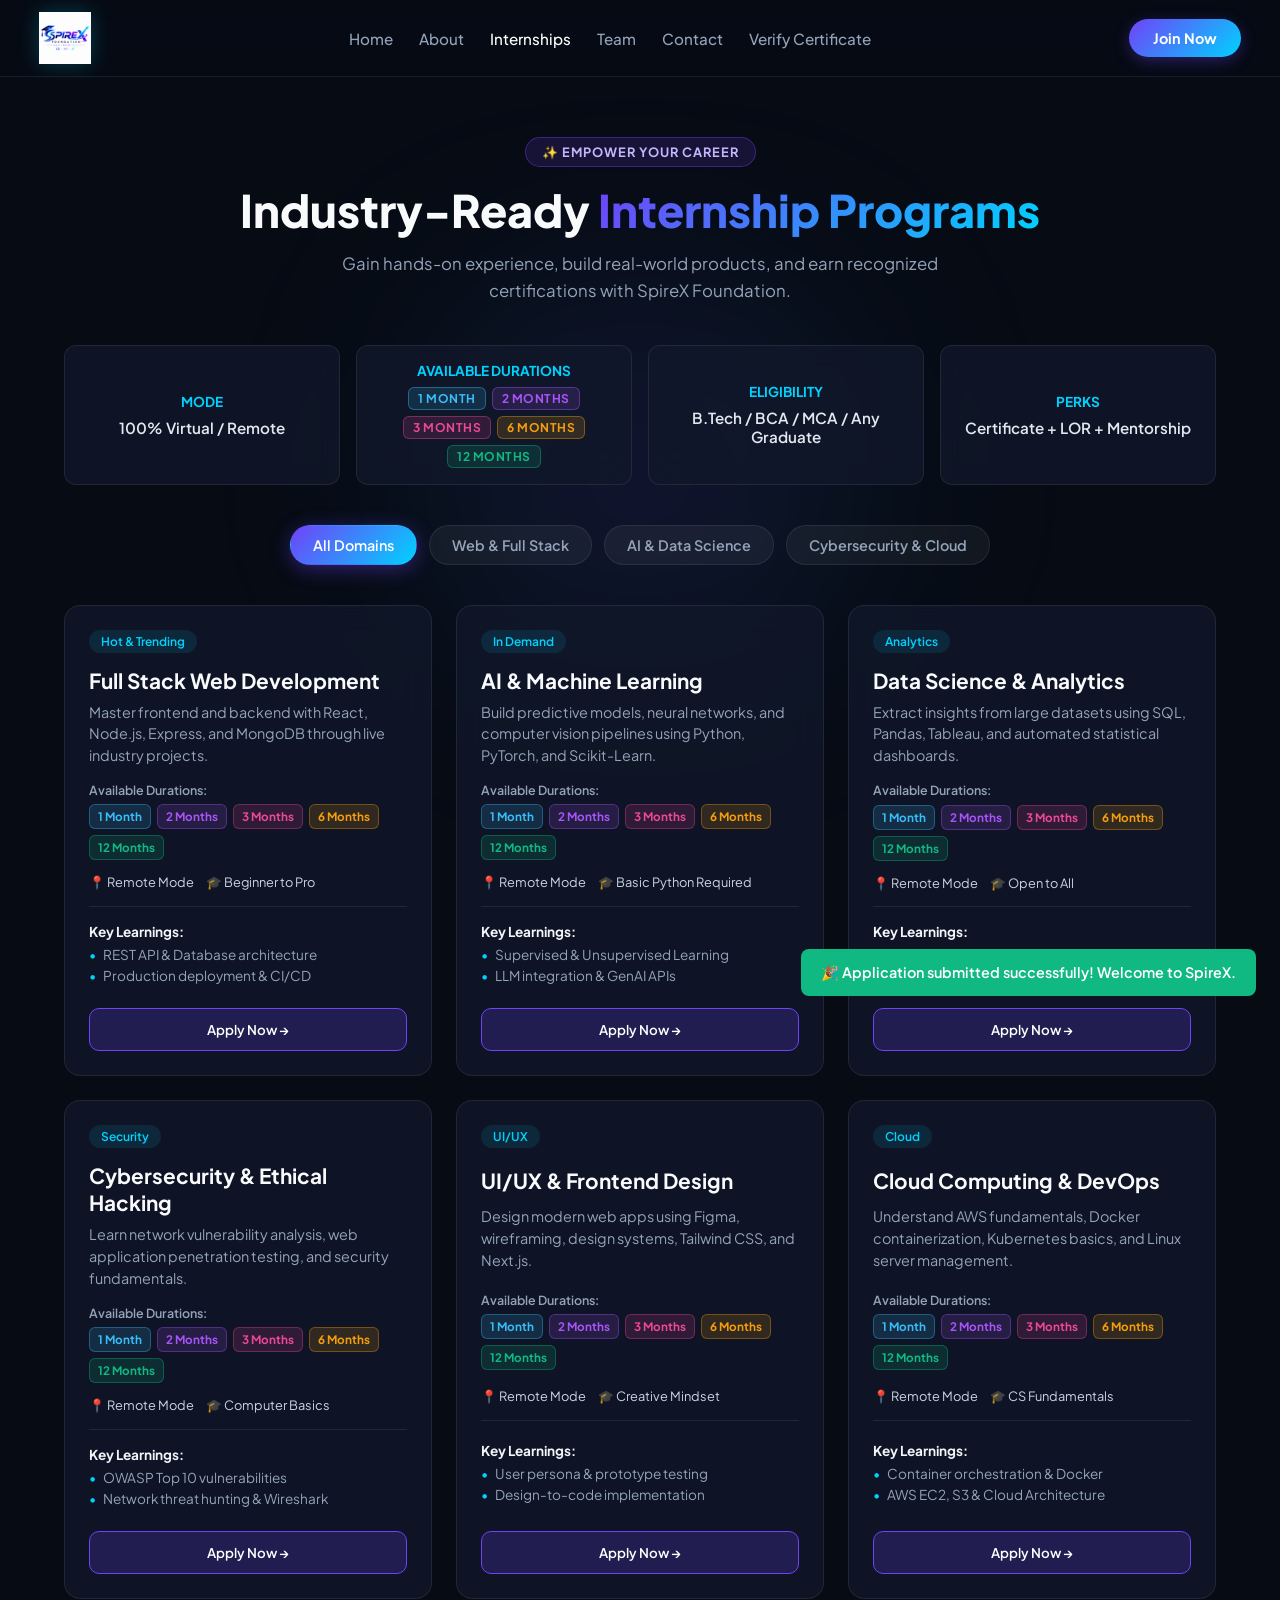
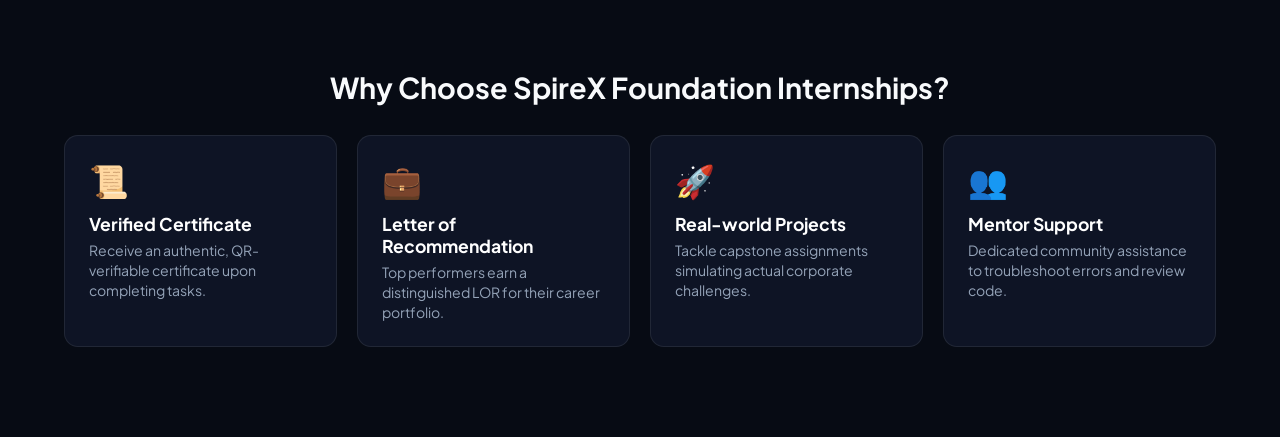
==== commit 1589ba7b: "Add files via upload" ====
--- a/index.html
+++ b/index.html
@@ -1,121 +1,361 @@
-<!DOCTYPE html>
-<html lang="en">
-<head>
-<meta charset="UTF-8">
-<meta name="viewport" content="width=device-width, initial-scale=1.0">
-<title>SpireX Foundation — Learn. Build. Rise.</title>
-<link rel="preconnect" href="https://fonts.googleapis.com">
-<link href="https://fonts.googleapis.com/css2?family=Space+Grotesk:wght@400;500;600;700&family=Inter:wght@400;500;600;700&family=JetBrains+Mono:wght@400;500&display=swap" rel="stylesheet">
-<link rel="stylesheet" href="style.css">
-</head>
-<body>
-
-<!-- ambient background waves -->
-<div class="bg-waves" aria-hidden="true">
-  <svg viewBox="0 0 1600 900" preserveAspectRatio="none">
-    <path class="wave wave-1" d="M0,600 C 300,520 500,700 800,620 C 1100,540 1300,660 1600,580 L1600,900 L0,900 Z"></path>
-    <path class="wave wave-2" d="M0,700 C 350,640 550,780 900,700 C 1150,640 1350,760 1600,700 L1600,900 L0,900 Z"></path>
-  </svg>
-</div>
-
-<header class="site-header">
-  <div class="header-inner">
-    <a href="#top" class="brand">
-    
-     
-
-    <nav class="main-nav" id="mainNav">
-      <a href="#top">Home</a>
-      <a href="#about">About</a>
-      <a href="#programs">Internships</a>
-      <a href="#team">Team</a>
-      <a href="#contact">Contact</a>
-      <a href="#verify">Verify Certificate</a>
-    </nav>
-
-    <div class="header-actions">
-      <a class="btn btn-primary btn-small" href="#join">Join Now</a>
-      <button class="nav-toggle" id="navToggle" aria-label="Toggle menu" aria-expanded="false">
-        <span></span><span></span><span></span>
-      </button>
-    </div>
-  </div>
-</header>
-
-<main id="top">
-  <section class="hero">
-    <div class="hero-copy">
-      <span class="eyebrow"><svg width="14" height="14" viewBox="0 0 24 24" fill="none"><path d="M12 2 L14 9 L21 12 L14 15 L12 22 L10 15 L3 12 L10 9 Z" fill="currentColor"/></svg> Unlock Your Potential</span>
-      <h1>Moto: <br>
-  Learn <span class="dot">•</span> Build <span class="dot">•</span> Rise
-</h1>
-      <p class="hero-sub">SpireX Foundation is a premium student skill development platform designed for the modern tech era. Master the stack, ship real work, and graduate with proof — not just promises.</p>
-      <div class="hero-actions">
-        <a href="#programs" class="btn btn-primary" id="exploreBtn">Explore Programs <span aria-hidden="true">→</span></a>
-        <a href="#about" class="btn btn-ghost">Learn More</a>
-      </div>
-    </div>
-
-    <div class="hero-visual" aria-hidden="true">
-      <div class="visual-frame">
-        <div class="tile tile-a">
-          <span class="tile-label"></span>
-          <span class="tile-name"></span>
-        </div>
-        <div class="tile tile-b">
-          <span class="tile-label"></span>
-          <span class="tile-name"></span>
-        </div>
-        <div class="tile tile-c">
-          <span class="tile-label"></span>
-          <span class="tile-name"></span>
-        </div>
-        <div class="tile tile-d">
-          <span class="tile-label"></span>
-          <span class="tile-name"></span>
-        </div>
-      </div>
-    </div>
-  </section>
-
-  <!-- ================= PROGRAMS / SERVICES / PROJECTS ================= -->
-  <section class="programs" id="programs">
-    <div class="section-head">
-      <span class="eyebrow eyebrow-alt">Explore Programs</span>
-      <h2>Programs / Services / Projects</h2>
-      <p class="section-sub">Real programs, real services, and real project work our student builders ship — browse the catalog or filter by track.</p>
-    </div>
-
-    <div class="filter-bar" id="filterBar" role="tablist" aria-label="Filter projects by category">
-      <button class="filter-chip is-active" data-filter="all" role="tab" aria-selected="true">All</button>
-      <button class="filter-chip" data-filter="web" role="tab" aria-selected="false">Web Development</button>
-      <button class="filter-chip" data-filter="app" role="tab" aria-selected="false">App Development</button>
-      <button class="filter-chip" data-filter="ai" role="tab" aria-selected="false">AI / ML</button>
-      <button class="filter-chip" data-filter="cloud" role="tab" aria-selected="false">Cloud &amp; DevOps</button>
-      <button class="filter-chip" data-filter="design" role="tab" aria-selected="false">UI / UX</button>
-    </div>
-
-    <div class="card-grid" id="cardGrid">
-      <!-- cards injected by script.js -->
-    </div>
-  </section>
-
-  <section class="cta" id="join">
-    <div class="cta-inner">
-      <h2>Ready to start your climb?</h2>
-      <p>Join the next cohort and turn your skill sheet into a portfolio.</p>
-      <a href="#programs" class="btn btn-primary">Join Now</a>
-    </div>
-  </section>
-</main>
-
-<footer class="site-footer" id="contact">
-  <div class="footer-inner">
-    <div class="brand-text small">SpireX<em>Foundation</em></div>
-    <p>&copy; 2026 SpireX Foundation. Learn. Build. Rise.</p>
-  </div>
-</footer>
-
-<script src="script.js"></script>
-</body>
-</html>+<!DOCTYPE html>
+<html lang="en">
+<head>
+  <meta charset="UTF-8" />
+  <meta name="viewport" content="width=device-width, initial-scale=1.0" />
+  <title>SpireX Foundation - Internships</title>
+  <link rel="stylesheet" href="style.css" />
+  <link rel="preconnect" href="https://fonts.googleapis.com">
+  <link rel="preconnect" href="https://fonts.gstatic.com" crossorigin>
+  <link href="https://fonts.googleapis.com/css2?family=Plus+Jakarta+Sans:wght@400;500;600;700;800&display=swap" rel="stylesheet">
+</head>
+<body>
+
+  <!-- Top Navigation Header with Logo -->
+  <header class="top-header">
+    <div class="nav-container">
+      <a href="#" class="brand-logo">
+        <img src="logo.png" alt="SpireX Foundation Logo" />
+      </a>
+      <nav class="nav-links">
+        <a href="#home">Home</a>
+        <a href="#about">About</a>
+        <a href="#internships" class="active-link">Internships</a>
+        <a href="#team">Team</a>
+        <a href="#contact">Contact</a>
+        <a href="#verify">Verify Certificate</a>
+      </nav>
+      <a href="#internships" class="nav-cta-btn">Join Now</a>
+    </div>
+  </header>
+
+  <!-- Internship Section -->
+  <section class="internship-section" id="internships">
+    <div class="glow-bg"></div>
+
+    <div class="container">
+      <!-- Section Header -->
+      <div class="section-header">
+        <span class="badge">✨ EMPOWER YOUR CAREER</span>
+        <h2 class="section-title">Industry-Ready <span class="gradient-text">Internship Programs</span></h2>
+        <p class="section-subtitle">
+          Gain hands-on experience, build real-world products, and earn recognized certifications with SpireX Foundation.
+        </p>
+      </div>
+
+      <!-- Key Program Highlights -->
+      <div class="program-stats-grid">
+        <div class="stat-card">
+          <h4>Mode</h4>
+          <p class="highlight-info">100% Virtual / Remote</p>
+        </div>
+        <div class="stat-card duration-stat-card">
+          <h4>Available Durations</h4>
+          <div class="duration-badges-wrap">
+            <span class="dur-pill p-1m">1 Month</span>
+            <span class="dur-pill p-2m">2 Months</span>
+            <span class="dur-pill p-3m">3 Months</span>
+            <span class="dur-pill p-6m">6 Months</span>
+            <span class="dur-pill p-12m">12 Months</span>
+          </div>
+        </div>
+        <div class="stat-card">
+          <h4>Eligibility</h4>
+          <p class="highlight-info">B.Tech / BCA / MCA / Any Graduate</p>
+        </div>
+        <div class="stat-card">
+          <h4>Perks</h4>
+          <p class="highlight-info">Certificate + LOR + Mentorship</p>
+        </div>
+      </div>
+
+      <!-- Domain Filter Tabs -->
+      <div class="filter-wrapper">
+        <button class="filter-btn active" data-filter="all">All Domains</button>
+        <button class="filter-btn" data-filter="web">Web & Full Stack</button>
+        <button class="filter-btn" data-filter="ai">AI & Data Science</button>
+        <button class="filter-btn" data-filter="cyber">Cybersecurity & Cloud</button>
+      </div>
+
+      <!-- Internship Cards Grid -->
+      <div class="cards-grid" id="programsGrid">
+        <!-- Card 1 -->
+        <div class="intern-card" data-category="web">
+          <div class="card-tag">Hot & Trending</div>
+          <h3>Full Stack Web Development</h3>
+          <p class="card-desc">Master frontend and backend with React, Node.js, Express, and MongoDB through live industry projects.</p>
+          
+          <div class="duration-container">
+            <label class="dur-label">Available Durations:</label>
+            <div class="card-durations">
+              <span class="dur-tag d-1">1 Month</span>
+              <span class="dur-tag d-2">2 Months</span>
+              <span class="dur-tag d-3">3 Months</span>
+              <span class="dur-tag d-6">6 Months</span>
+              <span class="dur-tag d-12">12 Months</span>
+            </div>
+          </div>
+
+          <div class="card-details">
+            <span>📍 Remote Mode</span>
+            <span>🎓 Beginner to Pro</span>
+          </div>
+          <div class="learning-outcomes">
+            <strong>Key Learnings:</strong>
+            <ul>
+              <li>REST API & Database architecture</li>
+              <li>Production deployment & CI/CD</li>
+            </ul>
+          </div>
+          <button class="apply-btn" onclick="openModal('Full Stack Web Development')">Apply Now &rarr;</button>
+        </div>
+
+        <!-- Card 2 -->
+        <div class="intern-card" data-category="ai">
+          <div class="card-tag">In Demand</div>
+          <h3>AI & Machine Learning</h3>
+          <p class="card-desc">Build predictive models, neural networks, and computer vision pipelines using Python, PyTorch, and Scikit-Learn.</p>
+          
+          <div class="duration-container">
+            <label class="dur-label">Available Durations:</label>
+            <div class="card-durations">
+              <span class="dur-tag d-1">1 Month</span>
+              <span class="dur-tag d-2">2 Months</span>
+              <span class="dur-tag d-3">3 Months</span>
+              <span class="dur-tag d-6">6 Months</span>
+              <span class="dur-tag d-12">12 Months</span>
+            </div>
+          </div>
+
+          <div class="card-details">
+            <span>📍 Remote Mode</span>
+            <span>🎓 Basic Python Required</span>
+          </div>
+          <div class="learning-outcomes">
+            <strong>Key Learnings:</strong>
+            <ul>
+              <li>Supervised & Unsupervised Learning</li>
+              <li>LLM integration & GenAI APIs</li>
+            </ul>
+          </div>
+          <button class="apply-btn" onclick="openModal('AI & Machine Learning')">Apply Now &rarr;</button>
+        </div>
+
+        <!-- Card 3 -->
+        <div class="intern-card" data-category="ai">
+          <div class="card-tag">Analytics</div>
+          <h3>Data Science & Analytics</h3>
+          <p class="card-desc">Extract insights from large datasets using SQL, Pandas, Tableau, and automated statistical dashboards.</p>
+          
+          <div class="duration-container">
+            <label class="dur-label">Available Durations:</label>
+            <div class="card-durations">
+              <span class="dur-tag d-1">1 Month</span>
+              <span class="dur-tag d-2">2 Months</span>
+              <span class="dur-tag d-3">3 Months</span>
+              <span class="dur-tag d-6">6 Months</span>
+              <span class="dur-tag d-12">12 Months</span>
+            </div>
+          </div>
+
+          <div class="card-details">
+            <span>📍 Remote Mode</span>
+            <span>🎓 Open to All</span>
+          </div>
+          <div class="learning-outcomes">
+            <strong>Key Learnings:</strong>
+            <ul>
+              <li>Exploratory Data Analysis (EDA)</li>
+              <li>BI Dashboarding & Storytelling</li>
+            </ul>
+          </div>
+          <button class="apply-btn" onclick="openModal('Data Science & Analytics')">Apply Now &rarr;</button>
+        </div>
+
+        <!-- Card 4 -->
+        <div class="intern-card" data-category="cyber">
+          <div class="card-tag">Security</div>
+          <h3>Cybersecurity & Ethical Hacking</h3>
+          <p class="card-desc">Learn network vulnerability analysis, web application penetration testing, and security fundamentals.</p>
+          
+          <div class="duration-container">
+            <label class="dur-label">Available Durations:</label>
+            <div class="card-durations">
+              <span class="dur-tag d-1">1 Month</span>
+              <span class="dur-tag d-2">2 Months</span>
+              <span class="dur-tag d-3">3 Months</span>
+              <span class="dur-tag d-6">6 Months</span>
+              <span class="dur-tag d-12">12 Months</span>
+            </div>
+          </div>
+
+          <div class="card-details">
+            <span>📍 Remote Mode</span>
+            <span>🎓 Computer Basics</span>
+          </div>
+          <div class="learning-outcomes">
+            <strong>Key Learnings:</strong>
+            <ul>
+              <li>OWASP Top 10 vulnerabilities</li>
+              <li>Network threat hunting & Wireshark</li>
+            </ul>
+          </div>
+          <button class="apply-btn" onclick="openModal('Cybersecurity & Ethical Hacking')">Apply Now &rarr;</button>
+        </div>
+
+        <!-- Card 5 -->
+        <div class="intern-card" data-category="web">
+          <div class="card-tag">UI/UX</div>
+          <h3>UI/UX & Frontend Design</h3>
+          <p class="card-desc">Design modern web apps using Figma, wireframing, design systems, Tailwind CSS, and Next.js.</p>
+          
+          <div class="duration-container">
+            <label class="dur-label">Available Durations:</label>
+            <div class="card-durations">
+              <span class="dur-tag d-1">1 Month</span>
+              <span class="dur-tag d-2">2 Months</span>
+              <span class="dur-tag d-3">3 Months</span>
+              <span class="dur-tag d-6">6 Months</span>
+              <span class="dur-tag d-12">12 Months</span>
+            </div>
+          </div>
+
+          <div class="card-details">
+            <span>📍 Remote Mode</span>
+            <span>🎓 Creative Mindset</span>
+          </div>
+          <div class="learning-outcomes">
+            <strong>Key Learnings:</strong>
+            <ul>
+              <li>User persona & prototype testing</li>
+              <li>Design-to-code implementation</li>
+            </ul>
+          </div>
+          <button class="apply-btn" onclick="openModal('UI/UX & Frontend Design')">Apply Now &rarr;</button>
+        </div>
+
+        <!-- Card 6 -->
+        <div class="intern-card" data-category="cyber">
+          <div class="card-tag">Cloud</div>
+          <h3>Cloud Computing & DevOps</h3>
+          <p class="card-desc">Understand AWS fundamentals, Docker containerization, Kubernetes basics, and Linux server management.</p>
+          
+          <div class="duration-container">
+            <label class="dur-label">Available Durations:</label>
+            <div class="card-durations">
+              <span class="dur-tag d-1">1 Month</span>
+              <span class="dur-tag d-2">2 Months</span>
+              <span class="dur-tag d-3">3 Months</span>
+              <span class="dur-tag d-6">6 Months</span>
+              <span class="dur-tag d-12">12 Months</span>
+            </div>
+          </div>
+
+          <div class="card-details">
+            <span>📍 Remote Mode</span>
+            <span>🎓 CS Fundamentals</span>
+          </div>
+          <div class="learning-outcomes">
+            <strong>Key Learnings:</strong>
+            <ul>
+              <li>Container orchestration & Docker</li>
+              <li>AWS EC2, S3 & Cloud Architecture</li>
+            </ul>
+          </div>
+          <button class="apply-btn" onclick="openModal('Cloud Computing & DevOps')">Apply Now &rarr;</button>
+        </div>
+      </div>
+
+      <!-- Benefits & Outcomes -->
+      <div class="benefits-container">
+        <h3 class="benefits-heading">Why Choose SpireX Foundation Internships?</h3>
+        <div class="benefits-grid">
+          <div class="benefit-box">
+            <div class="icon">📜</div>
+            <h4>Verified Certificate</h4>
+            <p>Receive an authentic, QR-verifiable certificate upon completing tasks.</p>
+          </div>
+          <div class="benefit-box">
+            <div class="icon">💼</div>
+            <h4>Letter of Recommendation</h4>
+            <p>Top performers earn a distinguished LOR for their career portfolio.</p>
+          </div>
+          <div class="benefit-box">
+            <div class="icon">🚀</div>
+            <h4>Real-world Projects</h4>
+            <p>Tackle capstone assignments simulating actual corporate challenges.</p>
+          </div>
+          <div class="benefit-box">
+            <div class="icon">👥</div>
+            <h4>Mentor Support</h4>
+            <p>Dedicated community assistance to troubleshoot errors and review code.</p>
+          </div>
+        </div>
+      </div>
+    </div>
+  </section>
+
+  <!-- Application Modal Form -->
+  <div class="modal-overlay" id="applyModal">
+    <div class="modal-card">
+      <button class="close-btn" onclick="closeModal()">&times;</button>
+      <h3>Apply for <span id="modalDomainTitle">Internship</span></h3>
+      <p class="modal-subtitle">Fill in your details below to submit your application.</p>
+
+      <form id="internshipForm" novalidate>
+        <input type="hidden" id="selectedDomain" name="domain" />
+
+        <div class="form-group">
+          <label for="fullName">Full Name *</label>
+          <input type="text" id="fullName" placeholder="e.g. John Doe" />
+          <small class="error-msg" id="nameError"></small>
+        </div>
+
+        <div class="form-group">
+          <label for="email">Email Address *</label>
+          <input type="email" id="email" placeholder="e.g. john@example.com" />
+          <small class="error-msg" id="emailError"></small>
+        </div>
+
+        <div class="form-group">
+          <label for="phone">Phone / WhatsApp Number *</label>
+          <input type="tel" id="phone" placeholder="e.g. 9876543210" />
+          <small class="error-msg" id="phoneError"></small>
+        </div>
+
+        <div class="form-row">
+          <div class="form-group">
+            <label for="college">College / University *</label>
+            <input type="text" id="college" placeholder="College Name" />
+            <small class="error-msg" id="collegeError"></small>
+          </div>
+          <div class="form-group">
+            <label for="duration">Select Duration *</label>
+            <select id="duration" class="styled-select">
+              <option value="1_month">1 Month</option>
+              <option value="2_months">2 Months</option>
+              <option value="3_months">3 Months</option>
+              <option value="6_months">6 Months</option>
+              <option value="12_months">12 Months</option>
+            </select>
+          </div>
+        </div>
+
+        <div class="form-group">
+          <label for="github">LinkedIn / GitHub Profile (Optional)</label>
+          <input type="url" id="github" placeholder="https://..." />
+        </div>
+
+        <button type="submit" class="submit-btn" id="submitBtn">Submit Application</button>
+      </form>
+    </div>
+  </div>
+
+  <!-- Success Notification -->
+  <div class="toast" id="toastNotification">
+    🎉 Application submitted successfully! Welcome to SpireX.
+  </div>
+
+  <script src="script.js"></script>
+</body>
+</html>
--- a/style.css
+++ b/style.css
@@ -1,275 +1,577 @@
-:root{
-  --navy-950:#080d1f;
-  --navy-900:#0b1330;
-  --navy-800:#131f4d;
-  --navy-700:#1c2c66;
-  --blue-600:#2f6fed;
-  --cyan-400:#4fd8e8;
-  --cyan-300:#7fe6f0;
-  --ice-100:#eaf6ff;
-  --ice-60:rgba(234,246,255,0.6);
-  --ice-30:rgba(234,246,255,0.3);
-  --ice-12:rgba(234,246,255,0.12);
-  --display:'Space Grotesk',sans-serif;
-  --body:'Inter',sans-serif;
-  --mono:'JetBrains Mono',monospace;
-  --radius-lg:24px;
-  --radius-md:16px;
-  --radius-sm:10px;
-}
-
-*{box-sizing:border-box;margin:0;padding:0;}
-
-html{scroll-behavior:smooth;}
-
-body{
-  font-family:var(--body);
-  background:
-    radial-gradient(1200px 700px at 85% -10%, rgba(79,216,232,0.16), transparent 60%),
-    radial-gradient(900px 600px at -10% 20%, rgba(47,111,237,0.22), transparent 55%),
-    var(--navy-950);
-  color:var(--ice-100);
-  line-height:1.5;
-  overflow-x:hidden;
-  position:relative;
-}
-
-@media (prefers-reduced-motion: reduce){
-  *{animation-duration:0.001ms !important; animation-iteration-count:1 !important; transition-duration:0.001ms !important; scroll-behavior:auto !important;}
-}
-
-a{color:inherit;text-decoration:none;}
-button{font-family:inherit;}
-
-/* ---------- background waves ---------- */
-.bg-waves{
-  position:fixed; inset:0; z-index:0; pointer-events:none; opacity:0.5;
-}
-.bg-waves svg{width:100%;height:100%;}
-.wave{fill:rgba(47,111,237,0.14);}
-.wave-2{fill:rgba(79,216,232,0.10);}
-.wave-1{animation:drift 22s ease-in-out infinite;}
-.wave-2{animation:drift 28s ease-in-out infinite reverse;}
-@keyframes drift{
-  0%,100%{transform:translateX(0);}
-  50%{transform:translateX(-40px);}
-}
-
-/* ---------- header ---------- */
-.site-header{
-  position:sticky; top:0; z-index:50;
-  background:rgba(8,13,31,0.72);
-  backdrop-filter:blur(14px);
-  border-bottom:1px solid var(--ice-12);
-}
-.header-inner{
-  max-width:1280px; margin:0 auto; padding:18px 32px;
-  display:flex; align-items:center; justify-content:space-between; gap:24px;
-}
-.brand{display:flex; align-items:center; gap:10px;}
-.brand-mark{width:36px;height:36px;flex-shrink:0;}
-.brand-text{font-family:var(--display); font-weight:700; font-size:1.15rem; letter-spacing:-0.01em;}
-.brand-text em{font-style:normal; font-weight:500; color:var(--cyan-300); margin-left:2px;}
-.brand-text.small{font-size:1rem;}
-
-.main-nav{display:flex; gap:30px; font-size:0.92rem; font-weight:500;}
-.main-nav a{color:var(--ice-60); transition:color .2s;}
-.main-nav a:hover{color:var(--ice-100);}
-
-.header-actions{display:flex; align-items:center; gap:14px;}
-.nav-toggle{display:none; flex-direction:column; gap:5px; background:none; border:none; cursor:pointer; padding:6px;}
-.nav-toggle span{width:22px; height:2px; background:var(--ice-100); border-radius:2px;}
-
-/* ---------- buttons ---------- */
-.btn{
-  display:inline-flex; align-items:center; gap:8px;
-  padding:13px 24px; border-radius:999px;
-  font-weight:600; font-size:0.95rem;
-  transition:transform .18s ease, box-shadow .18s ease, background .18s ease;
-  border:1px solid transparent;
-}
-.btn-primary{
-  background:linear-gradient(120deg, var(--cyan-400), var(--blue-600));
-  color:var(--navy-950);
-  box-shadow:0 8px 24px -8px rgba(79,216,232,0.55);
-}
-.btn-primary:hover{transform:translateY(-2px); box-shadow:0 12px 28px -8px rgba(79,216,232,0.7);}
-.btn-ghost{
-  background:var(--ice-12); color:var(--ice-100); border-color:var(--ice-30);
-}
-.btn-ghost:hover{background:rgba(234,246,255,0.2); transform:translateY(-2px);}
-.btn-small{padding:9px 18px; font-size:0.85rem;}
-
-/* ---------- hero ---------- */
-.hero{
-  position:relative; z-index:1;
-  max-width:1280px; margin:0 auto; padding:72px 32px 96px;
-  display:grid; grid-template-columns:1.05fr 0.95fr; gap:48px; align-items:center;
-}
-.eyebrow{
-  display:inline-flex; align-items:center; gap:8px;
-  padding:7px 16px; border-radius:999px;
-  background:var(--ice-12); border:1px solid var(--ice-30);
-  font-size:0.78rem; font-weight:600; letter-spacing:0.06em; text-transform:uppercase;
-  color:var(--cyan-300); margin-bottom:22px;
-}
-.eyebrow svg{color:var(--cyan-300);}
-
-h1{
-  font-family:var(--display); font-weight:700;
-  font-size:clamp(2.4rem, 5vw, 3.7rem);
-  line-height:1.05; letter-spacing:-0.02em;
-  margin-bottom:22px;
-}
-
-.hero-sub{
-  color:var(--ice-60); font-size:1.05rem; max-width:46ch; margin-bottom:34px;
-}
-.hero-actions{display:flex; gap:16px; flex-wrap:wrap;}
-
-.hero-visual{position:relative;}
-.visual-frame{
-  background:rgba(234,246,255,0.05);
-  border:1px solid var(--ice-12);
-  border-radius:var(--radius-lg);
-  padding:20px;
-  display:grid; grid-template-columns:1fr 1fr; gap:16px;
-  transform:rotate(-2deg);
-  box-shadow:0 30px 60px -20px rgba(8,13,31,0.8);
-}
-.tile{
-  border-radius:var(--radius-md);
-  aspect-ratio:1/0.85;
-  padding:16px;
-  display:flex; flex-direction:column; justify-content:space-between;
-  transition:transform .3s ease;
-}
-.tile:hover{transform:translateY(-6px);}
-.tile-label{font-family:var(--mono); font-size:0.75rem; color:var(--ice-60);}
-.tile-name{font-family:var(--display); font-weight:600; font-size:1.05rem;}
-.tile-a{background:linear-gradient(150deg, #3a4fd6, #2b3aa0);}
-.tile-b{background:linear-gradient(150deg, #29b6c9, #1c6f8a);}
-.tile-c{background:linear-gradient(150deg, #2c3a72, #1a2350); margin-top:14px;}
-.tile-d{background:linear-gradient(150deg, #1e6f8a, #123147); margin-top:14px;}
-
-/* ---------- programs section ---------- */
-.programs{
-  position:relative; z-index:1;
-  max-width:1280px; margin:0 auto; padding:40px 32px 100px;
-}
-.section-head{max-width:640px; margin:0 auto 40px; text-align:center;}
-.eyebrow-alt{background:rgba(79,216,232,0.12); color:var(--cyan-300);}
-.programs h2{
-  font-family:var(--display); font-weight:700;
-  font-size:clamp(1.8rem, 3.4vw, 2.4rem); letter-spacing:-0.01em; margin:16px 0 12px;
-}
-.section-sub{color:var(--ice-60); font-size:1rem;}
-
-.filter-bar{
-  display:flex; flex-wrap:wrap; gap:10px; justify-content:center; margin-bottom:40px;
-}
-.filter-chip{
-  padding:9px 18px; border-radius:999px;
-  background:var(--ice-12); border:1px solid var(--ice-30);
-  color:var(--ice-60); font-size:0.85rem; font-weight:600;
-  cursor:pointer; transition:all .2s ease;
-}
-.filter-chip:hover{color:var(--ice-100); border-color:var(--cyan-300);}
-.filter-chip.is-active{
-  background:linear-gradient(120deg, var(--cyan-400), var(--blue-600));
-  color:var(--navy-950); border-color:transparent;
-}
-
-.card-grid{
-  display:grid; grid-template-columns:repeat(auto-fit, minmax(300px, 1fr)); gap:24px;
-}
-
-.card{
-  background:rgba(234,246,255,0.04);
-  border:1px solid var(--ice-12);
-  border-radius:var(--radius-lg);
-  padding:26px;
-  display:flex; flex-direction:column; gap:14px;
-  transition:transform .25s ease, border-color .25s ease, box-shadow .25s ease;
-  opacity:0; transform:translateY(16px);
-  animation:cardIn .5s ease forwards;
-}
-@keyframes cardIn{ to{opacity:1; transform:translateY(0);} }
-.card:hover{
-  transform:translateY(-6px);
-  border-color:rgba(79,216,232,0.4);
-  box-shadow:0 20px 40px -20px rgba(47,111,237,0.5);
-}
-.card-top{display:flex; align-items:center; justify-content:space-between;}
-.card-icon{
-  width:44px; height:44px; border-radius:12px;
-  display:flex; align-items:center; justify-content:center;
-  background:linear-gradient(135deg, rgba(79,216,232,0.25), rgba(47,111,237,0.25));
-  font-size:1.3rem;
-}
-.card-category{
-  font-family:var(--mono); font-size:0.68rem; letter-spacing:0.05em; text-transform:uppercase;
-  color:var(--cyan-300); background:rgba(79,216,232,0.1); padding:5px 10px; border-radius:999px;
-}
-.card h3{font-family:var(--display); font-size:1.15rem; font-weight:600;}
-.card p{color:var(--ice-60); font-size:0.92rem; flex-grow:1;}
-.tech-tags{display:flex; flex-wrap:wrap; gap:8px;}
-.tech-tag{
-  font-family:var(--mono); font-size:0.72rem; padding:4px 10px;
-  border-radius:6px; background:var(--ice-12); color:var(--ice-100);
-  border:1px solid var(--ice-12);
-}
-.card-link{
-  margin-top:4px; font-weight:600; font-size:0.88rem; color:var(--cyan-300);
-  display:inline-flex; align-items:center; gap:6px;
-}
-.card-link span{transition:transform .2s ease;}
-.card-link:hover span{transform:translateX(4px);}
-
-.empty-state{
-  grid-column:1/-1; text-align:center; padding:60px 20px; color:var(--ice-60);
-}
-
-/* ---------- CTA ---------- */
-.cta{
-  position:relative; z-index:1; padding:0 32px 100px;
-}
-.cta-inner{
-  max-width:900px; margin:0 auto; text-align:center;
-  background:linear-gradient(135deg, rgba(47,111,237,0.25), rgba(79,216,232,0.18));
-  border:1px solid var(--ice-12); border-radius:var(--radius-lg);
-  padding:56px 32px;
-}
-.cta h2{font-family:var(--display); font-size:clamp(1.6rem,3vw,2.2rem); margin-bottom:12px;}
-.cta p{color:var(--ice-60); margin-bottom:26px;}
-
-/* ---------- footer ---------- */
-.site-footer{
-  position:relative; z-index:1;
-  border-top:1px solid var(--ice-12); padding:32px;
-}
-.footer-inner{
-  max-width:1280px; margin:0 auto;
-  display:flex; align-items:center; justify-content:space-between; flex-wrap:wrap; gap:12px;
-  color:var(--ice-60); font-size:0.85rem;
-}
-
-/* ---------- responsive ---------- */
-@media (max-width: 900px){
-  .hero{grid-template-columns:1fr; padding-top:48px;}
-  .hero-visual{order:-1;}
-  .main-nav{
-    position:fixed; top:70px; left:0; right:0;
-    background:var(--navy-900); border-bottom:1px solid var(--ice-12);
-    flex-direction:column; padding:20px 32px; gap:18px;
-    transform:translateY(-140%); transition:transform .25s ease; z-index:40;
-  }
-  .main-nav.is-open{transform:translateY(0);}
-  .nav-toggle{display:flex;}
-}
-@media (max-width: 560px){
-  .header-inner{padding:14px 20px;}
-  .hero{padding:40px 20px 64px;}
-  .programs{padding:32px 20px 72px;}
-  .visual-frame{transform:none;}
-}+* {
+  margin: 0;
+  padding: 0;
+  box-sizing: border-box;
+  font-family: 'Plus Jakarta Sans', sans-serif;
+}
+
+:root {
+  --bg-dark: #070b14;
+  --card-bg: rgba(18, 25, 43, 0.75);
+  --border-color: rgba(255, 255, 255, 0.08);
+  --primary-purple: #7042f8;
+  --accent-cyan: #00d2ff;
+  --text-main: #f8fafc;
+  --text-muted: #94a3b8;
+  --highlight-gradient: linear-gradient(135deg, #7042f8 0%, #00d2ff 100%);
+  
+  /* Vibrant Duration Theme Colors */
+  --c-1m: #38bdf8;
+  --c-2m: #a855f7;
+  --c-3m: #ec4899;
+  --c-6m: #f59e0b;
+  --c-12m: #10b981;
+}
+
+body {
+  background-color: var(--bg-dark);
+  color: var(--text-main);
+  overflow-x: hidden;
+}
+
+/* Top Header & Logo */
+.top-header {
+  position: sticky;
+  top: 0;
+  width: 100%;
+  background: rgba(7, 11, 20, 0.85);
+  backdrop-filter: blur(14px);
+  border-bottom: 1px solid var(--border-color);
+  z-index: 999;
+}
+
+.nav-container {
+  max-width: 1250px;
+  margin: 0 auto;
+  padding: 12px 24px;
+  display: flex;
+  align-items: center;
+  justify-content: space-between;
+}
+
+.brand-logo {
+  display: flex;
+  align-items: center;
+  text-decoration: none;
+}
+
+.brand-logo img {
+  height: 52px;
+  width: auto;
+  object-fit: contain;
+  filter: drop-shadow(0 0 10px rgba(0, 210, 255, 0.25));
+  transition: transform 0.3s ease;
+}
+
+.brand-logo img:hover {
+  transform: scale(1.04);
+}
+
+.nav-links {
+  display: flex;
+  gap: 26px;
+}
+
+.nav-links a {
+  text-decoration: none;
+  color: var(--text-muted);
+  font-size: 0.95rem;
+  font-weight: 500;
+  transition: color 0.3s ease;
+}
+
+.nav-links a:hover,
+.nav-links a.active-link {
+  color: #fff;
+}
+
+.nav-cta-btn {
+  background: var(--highlight-gradient);
+  color: #ffffff;
+  padding: 10px 24px;
+  border-radius: 9999px;
+  font-weight: 700;
+  font-size: 0.9rem;
+  text-decoration: none;
+  box-shadow: 0 4px 15px rgba(112, 66, 248, 0.35);
+  transition: opacity 0.3s ease, transform 0.2s ease;
+}
+
+.nav-cta-btn:hover {
+  opacity: 0.92;
+  transform: translateY(-2px);
+}
+
+/* Main Container */
+.container {
+  max-width: 1200px;
+  margin: 0 auto;
+  padding: 0 24px;
+}
+
+.internship-section {
+  position: relative;
+  padding: 60px 0 90px;
+}
+
+.glow-bg {
+  position: absolute;
+  top: 10%;
+  left: 50%;
+  transform: translateX(-50%);
+  width: 600px;
+  height: 400px;
+  background: radial-gradient(circle, rgba(112, 66, 248, 0.18) 0%, rgba(0, 210, 255, 0.05) 60%, transparent 80%);
+  filter: blur(100px);
+  pointer-events: none;
+  z-index: 0;
+}
+
+/* Header */
+.section-header {
+  text-align: center;
+  margin-bottom: 40px;
+  position: relative;
+  z-index: 1;
+}
+
+.badge {
+  display: inline-block;
+  padding: 6px 16px;
+  border-radius: 9999px;
+  background: rgba(112, 66, 248, 0.15);
+  border: 1px solid rgba(112, 66, 248, 0.4);
+  color: #c4b5fd;
+  font-size: 0.8rem;
+  font-weight: 700;
+  letter-spacing: 1px;
+  margin-bottom: 16px;
+}
+
+.section-title {
+  font-size: 2.8rem;
+  font-weight: 800;
+  line-height: 1.2;
+}
+
+.gradient-text {
+  background: var(--highlight-gradient);
+  -webkit-background-clip: text;
+  -webkit-text-fill-color: transparent;
+}
+
+.section-subtitle {
+  color: var(--text-muted);
+  max-width: 640px;
+  margin: 14px auto 0;
+  font-size: 1.05rem;
+  line-height: 1.6;
+}
+
+/* Highlights Ribbon & Colorful Durations */
+.program-stats-grid {
+  display: grid;
+  grid-template-columns: repeat(auto-fit, minmax(220px, 1fr));
+  gap: 16px;
+  margin-bottom: 40px;
+  position: relative;
+  z-index: 1;
+}
+
+.stat-card {
+  background: var(--card-bg);
+  border: 1px solid var(--border-color);
+  padding: 16px 20px;
+  border-radius: 12px;
+  text-align: center;
+  backdrop-filter: blur(12px);
+  display: flex;
+  flex-direction: column;
+  justify-content: center;
+}
+
+.stat-card h4 {
+  font-size: 0.85rem;
+  color: #00d2ff;
+  text-transform: uppercase;
+  margin-bottom: 8px;
+}
+
+.stat-card .highlight-info {
+  font-weight: 600;
+  font-size: 0.95rem;
+  color: #e2e8f0;
+}
+
+/* Colorful Duration Badges inside Top Highlights */
+.duration-badges-wrap {
+  display: flex;
+  flex-wrap: wrap;
+  gap: 6px;
+  justify-content: center;
+}
+
+.dur-pill {
+  font-size: 0.75rem;
+  font-weight: 700;
+  padding: 3px 9px;
+  border-radius: 6px;
+  text-transform: uppercase;
+  letter-spacing: 0.5px;
+}
+
+.p-1m { background: rgba(56, 189, 248, 0.15); color: var(--c-1m); border: 1px solid rgba(56, 189, 248, 0.4); }
+.p-2m { background: rgba(168, 85, 247, 0.15); color: var(--c-2m); border: 1px solid rgba(168, 85, 247, 0.4); }
+.p-3m { background: rgba(236, 72, 153, 0.15); color: var(--c-3m); border: 1px solid rgba(236, 72, 153, 0.4); }
+.p-6m { background: rgba(245, 158, 11, 0.15); color: var(--c-6m); border: 1px solid rgba(245, 158, 11, 0.4); }
+.p-12m { background: rgba(16, 185, 129, 0.15); color: var(--c-12m); border: 1px solid rgba(16, 185, 129, 0.4); }
+
+/* Filter Tabs */
+.filter-wrapper {
+  display: flex;
+  justify-content: center;
+  flex-wrap: wrap;
+  gap: 12px;
+  margin-bottom: 40px;
+  position: relative;
+  z-index: 1;
+}
+
+.filter-btn {
+  background: rgba(255, 255, 255, 0.05);
+  border: 1px solid var(--border-color);
+  color: var(--text-muted);
+  padding: 10px 22px;
+  border-radius: 30px;
+  cursor: pointer;
+  font-size: 0.9rem;
+  font-weight: 600;
+  transition: all 0.3s ease;
+}
+
+.filter-btn:hover, .filter-btn.active {
+  background: var(--highlight-gradient);
+  color: #ffffff;
+  border-color: transparent;
+  box-shadow: 0 4px 20px rgba(112, 66, 248, 0.4);
+}
+
+/* Cards Grid */
+.cards-grid {
+  display: grid;
+  grid-template-columns: repeat(auto-fill, minmax(340px, 1fr));
+  gap: 24px;
+  position: relative;
+  z-index: 1;
+}
+
+.intern-card {
+  background: var(--card-bg);
+  border: 1px solid var(--border-color);
+  border-radius: 16px;
+  padding: 24px;
+  backdrop-filter: blur(16px);
+  display: flex;
+  flex-direction: column;
+  justify-content: space-between;
+  transition: transform 0.3s ease, border-color 0.3s ease;
+}
+
+.intern-card:hover {
+  transform: translateY(-6px);
+  border-color: rgba(112, 66, 248, 0.6);
+  box-shadow: 0 10px 30px rgba(0, 0, 0, 0.4);
+}
+
+.card-tag {
+  align-self: flex-start;
+  font-size: 0.75rem;
+  background: rgba(0, 210, 255, 0.1);
+  color: #00d2ff;
+  padding: 4px 12px;
+  border-radius: 20px;
+  margin-bottom: 14px;
+  font-weight: 600;
+}
+
+.intern-card h3 {
+  font-size: 1.3rem;
+  margin-bottom: 8px;
+}
+
+.card-desc {
+  font-size: 0.9rem;
+  color: var(--text-muted);
+  line-height: 1.5;
+  margin-bottom: 16px;
+}
+
+/* Colored Duration Badges inside Cards */
+.duration-container {
+  margin-bottom: 14px;
+}
+
+.dur-label {
+  font-size: 0.78rem;
+  color: #94a3b8;
+  margin-bottom: 6px;
+  display: block;
+  font-weight: 600;
+}
+
+.card-durations {
+  display: flex;
+  flex-wrap: wrap;
+  gap: 6px;
+}
+
+.dur-tag {
+  font-size: 0.73rem;
+  font-weight: 700;
+  padding: 4px 8px;
+  border-radius: 6px;
+}
+
+.d-1 { background: rgba(56, 189, 248, 0.15); color: var(--c-1m); border: 1px solid rgba(56, 189, 248, 0.35); }
+.d-2 { background: rgba(168, 85, 247, 0.15); color: var(--c-2m); border: 1px solid rgba(168, 85, 247, 0.35); }
+.d-3 { background: rgba(236, 72, 153, 0.15); color: var(--c-3m); border: 1px solid rgba(236, 72, 153, 0.35); }
+.d-6 { background: rgba(245, 158, 11, 0.15); color: var(--c-6m); border: 1px solid rgba(245, 158, 11, 0.35); }
+.d-12 { background: rgba(16, 185, 129, 0.15); color: var(--c-12m); border: 1px solid rgba(16, 185, 129, 0.35); }
+
+.card-details {
+  display: flex;
+  flex-wrap: wrap;
+  gap: 12px;
+  font-size: 0.8rem;
+  color: #cbd5e1;
+  margin-bottom: 16px;
+  padding-bottom: 16px;
+  border-bottom: 1px solid var(--border-color);
+}
+
+.learning-outcomes {
+  font-size: 0.85rem;
+  margin-bottom: 20px;
+}
+
+.learning-outcomes strong {
+  color: #f1f5f9;
+}
+
+.learning-outcomes ul {
+  list-style: none;
+  margin-top: 6px;
+}
+
+.learning-outcomes li {
+  color: var(--text-muted);
+  margin-bottom: 4px;
+  position: relative;
+  padding-left: 14px;
+}
+
+.learning-outcomes li::before {
+  content: "•";
+  color: var(--accent-cyan);
+  position: absolute;
+  left: 0;
+}
+
+.apply-btn {
+  width: 100%;
+  padding: 12px;
+  background: rgba(112, 66, 248, 0.2);
+  border: 1px solid var(--primary-purple);
+  color: #fff;
+  border-radius: 10px;
+  font-weight: 600;
+  cursor: pointer;
+  transition: 0.3s;
+}
+
+.apply-btn:hover {
+  background: var(--highlight-gradient);
+  border-color: transparent;
+}
+
+/* Benefits Section */
+.benefits-container {
+  margin-top: 70px;
+  text-align: center;
+}
+
+.benefits-heading {
+  font-size: 1.8rem;
+  margin-bottom: 30px;
+}
+
+.benefits-grid {
+  display: grid;
+  grid-template-columns: repeat(auto-fit, minmax(240px, 1fr));
+  gap: 20px;
+}
+
+.benefit-box {
+  background: var(--card-bg);
+  border: 1px solid var(--border-color);
+  padding: 24px;
+  border-radius: 14px;
+  text-align: left;
+}
+
+.benefit-box .icon {
+  font-size: 2rem;
+  margin-bottom: 12px;
+}
+
+.benefit-box h4 {
+  font-size: 1.1rem;
+  margin-bottom: 6px;
+  color: #fff;
+}
+
+.benefit-box p {
+  font-size: 0.88rem;
+  color: var(--text-muted);
+  line-height: 1.4;
+}
+
+/* Modal Styling */
+.modal-overlay {
+  position: fixed;
+  top: 0;
+  left: 0;
+  width: 100%;
+  height: 100%;
+  background: rgba(0, 0, 0, 0.8);
+  backdrop-filter: blur(8px);
+  display: none;
+  justify-content: center;
+  align-items: center;
+  z-index: 1000;
+  padding: 16px;
+}
+
+.modal-overlay.active {
+  display: flex;
+}
+
+.modal-card {
+  background: #0f172a;
+  border: 1px solid rgba(255, 255, 255, 0.15);
+  padding: 30px;
+  border-radius: 16px;
+  width: 100%;
+  max-width: 480px;
+  position: relative;
+  box-shadow: 0 20px 40px rgba(0, 0, 0, 0.6);
+}
+
+.close-btn {
+  position: absolute;
+  top: 14px;
+  right: 18px;
+  background: none;
+  border: none;
+  color: #fff;
+  font-size: 1.8rem;
+  cursor: pointer;
+}
+
+.modal-subtitle {
+  font-size: 0.85rem;
+  color: var(--text-muted);
+  margin-bottom: 18px;
+}
+
+.form-group {
+  margin-bottom: 14px;
+  text-align: left;
+}
+
+.form-row {
+  display: flex;
+  gap: 12px;
+}
+
+label {
+  display: block;
+  font-size: 0.8rem;
+  font-weight: 600;
+  margin-bottom: 5px;
+  color: #cbd5e1;
+}
+
+input, select {
+  width: 100%;
+  padding: 10px 14px;
+  border-radius: 8px;
+  background: #1e293b;
+  border: 1px solid var(--border-color);
+  color: #38bdf8;
+  font-weight: 600;
+  outline: none;
+  font-size: 0.9rem;
+}
+
+input:focus, select:focus {
+  border-color: var(--primary-purple);
+}
+
+.styled-select option {
+  background: #0f172a;
+  color: #f8fafc;
+}
+
+.error-msg {
+  color: #f87171;
+  font-size: 0.75rem;
+  margin-top: 3px;
+  display: block;
+}
+
+.submit-btn {
+  width: 100%;
+  padding: 12px;
+  background: var(--highlight-gradient);
+  border: none;
+  color: #fff;
+  font-size: 0.95rem;
+  font-weight: 700;
+  border-radius: 8px;
+  cursor: pointer;
+  margin-top: 10px;
+}
+
+/* Toast */
+.toast {
+  position: fixed;
+  bottom: 24px;
+  right: 24px;
+  background: #10b981;
+  color: #ffffff;
+  padding: 14px 20px;
+  border-radius: 8px;
+  font-weight: 600;
+  font-size: 0.9rem;
+  transform: translateY(120px);
+  transition: transform 0.4s ease;
+  z-index: 1001;
+}
+
+.toast.show {
+  transform: translateY(0);
+}
+
+/* Responsive */
+@media (max-width: 768px) {
+  .nav-links {
+    display: none;
+  }
+  .section-title {
+    font-size: 2rem;
+  }
+  .form-row {
+    flex-direction: column;
+  }
+}
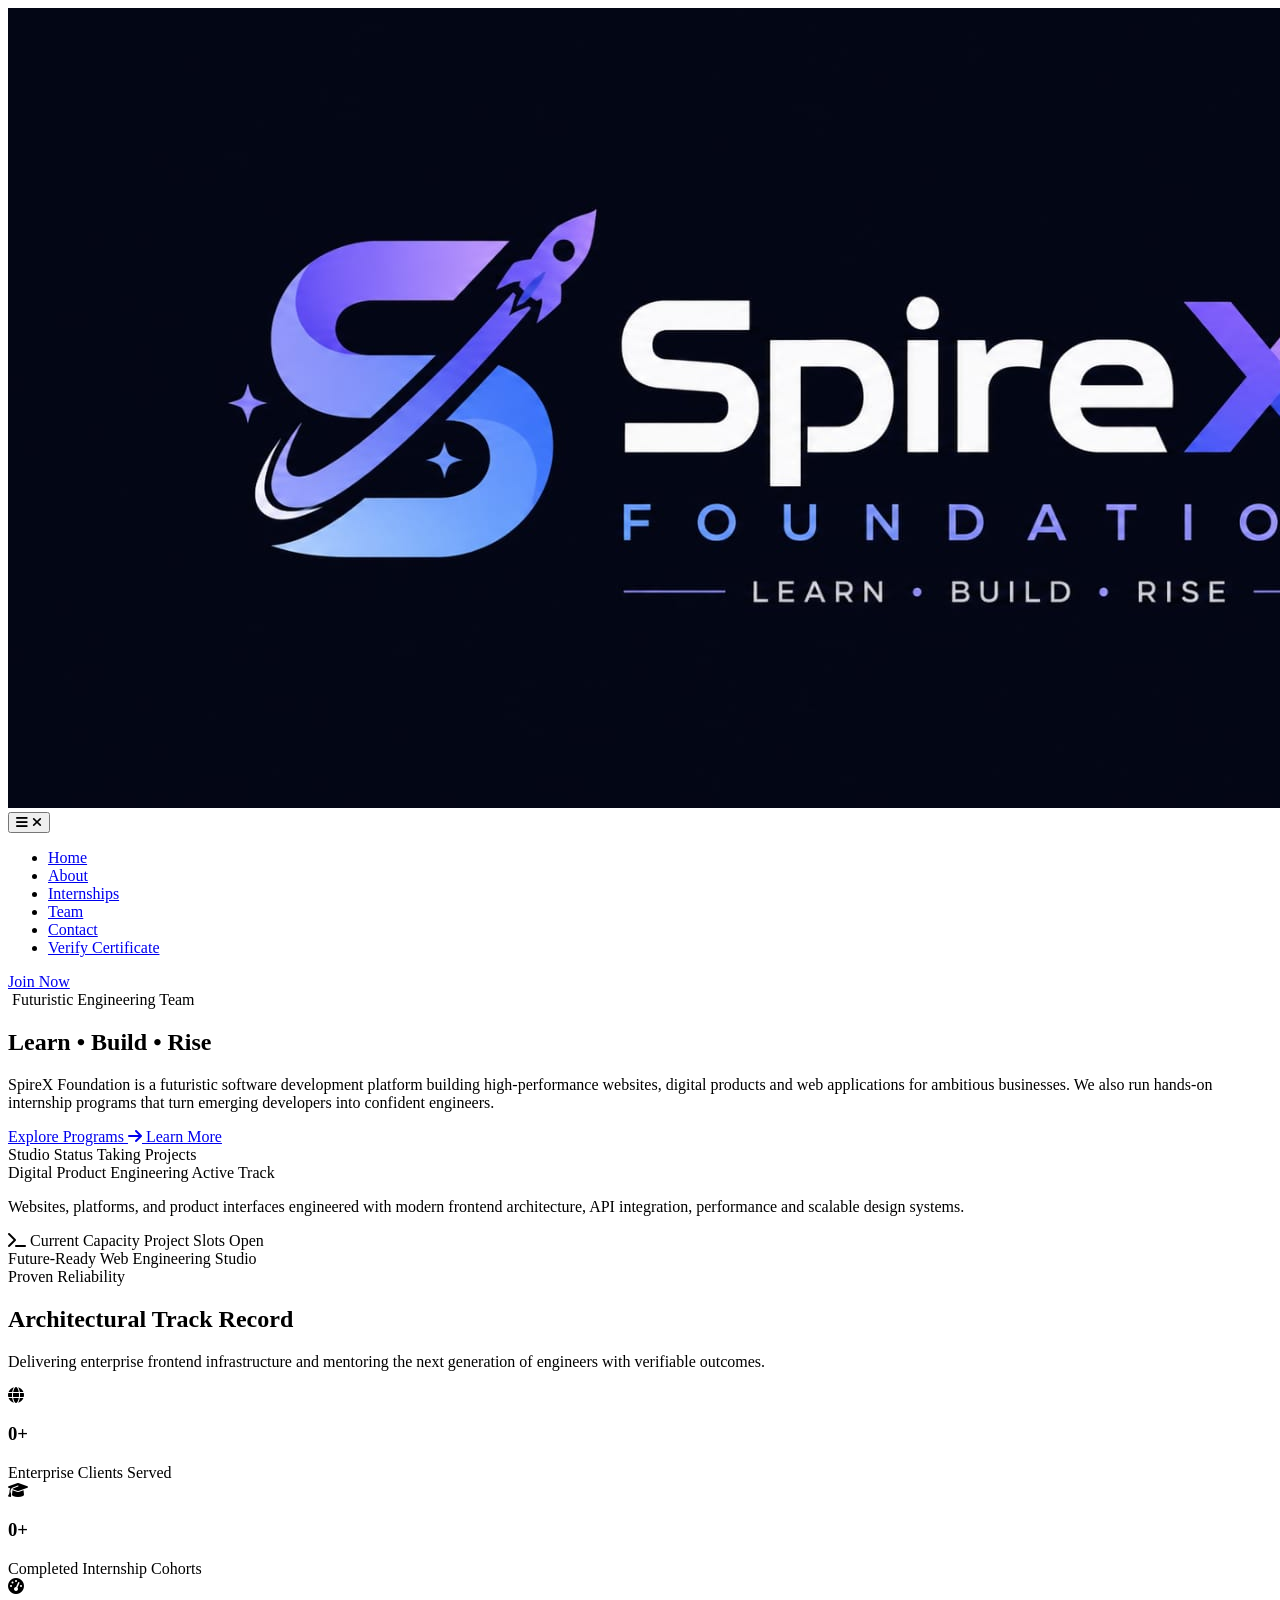
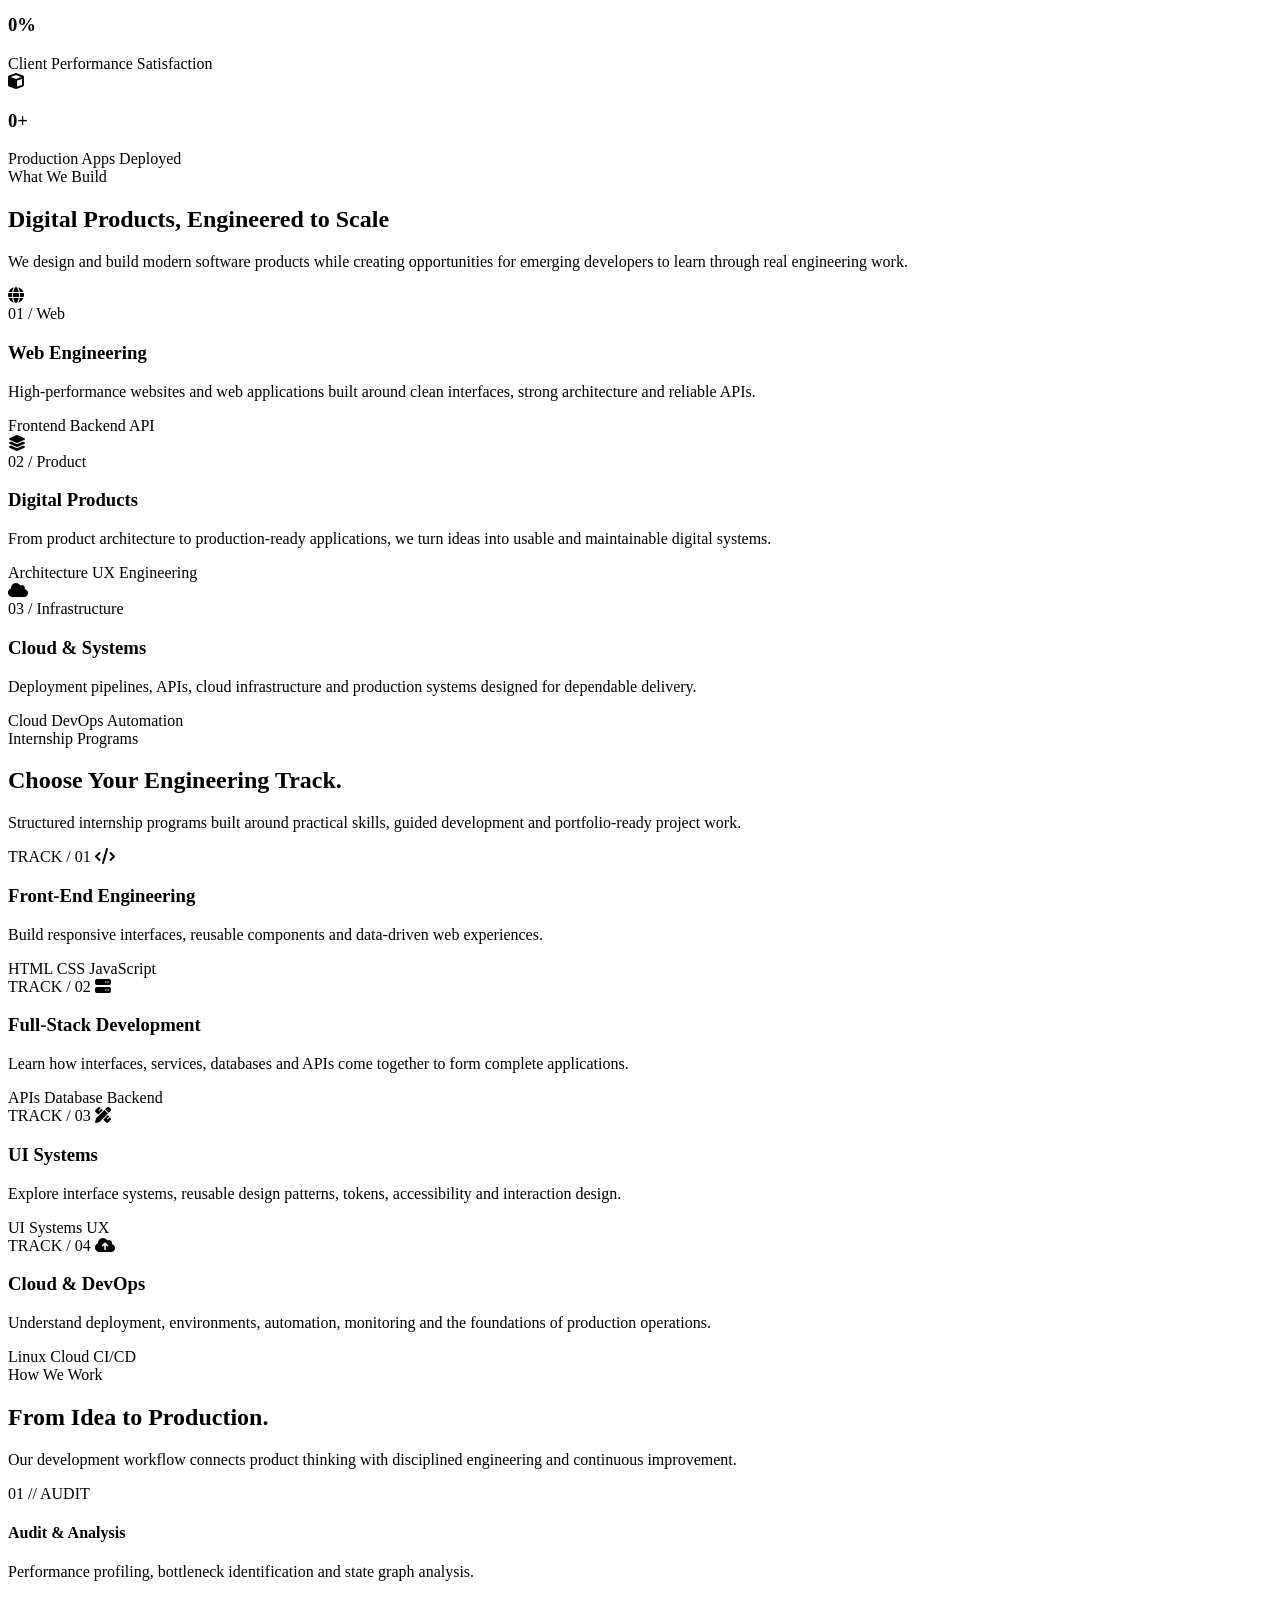
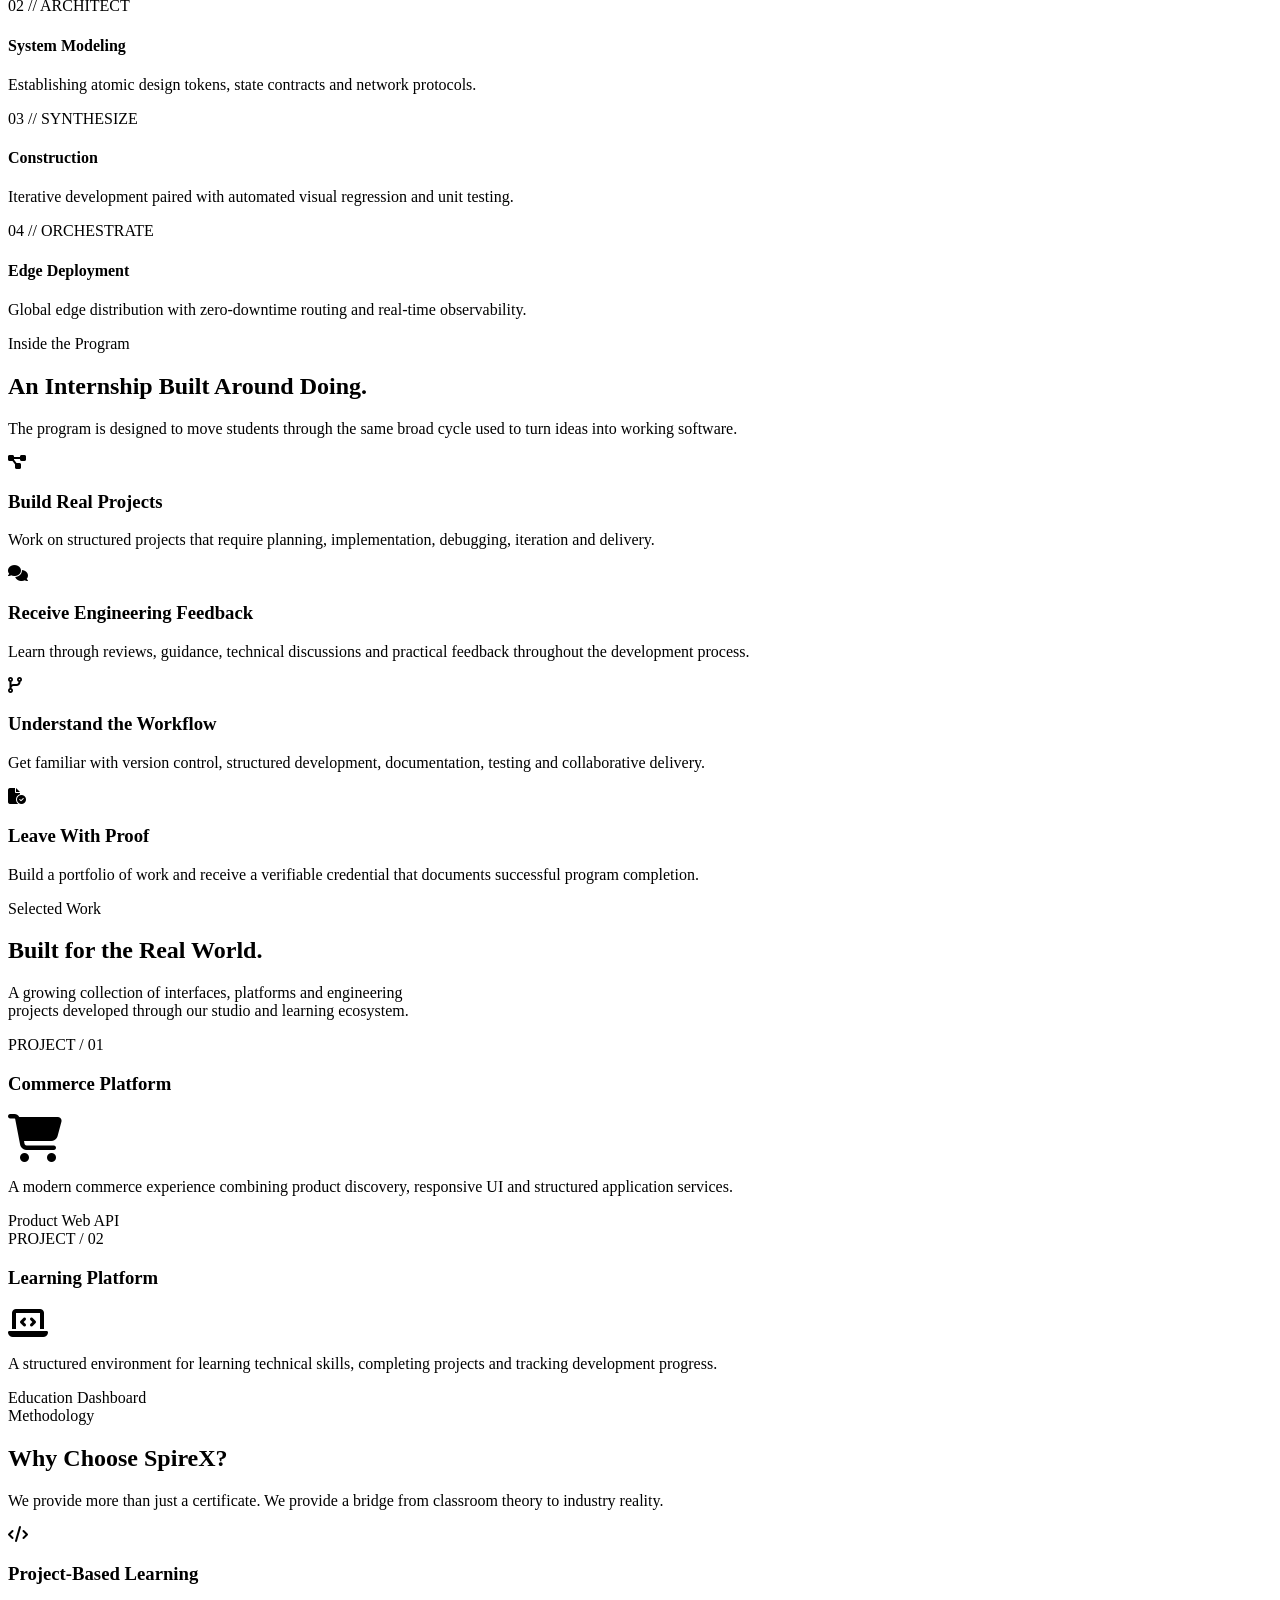
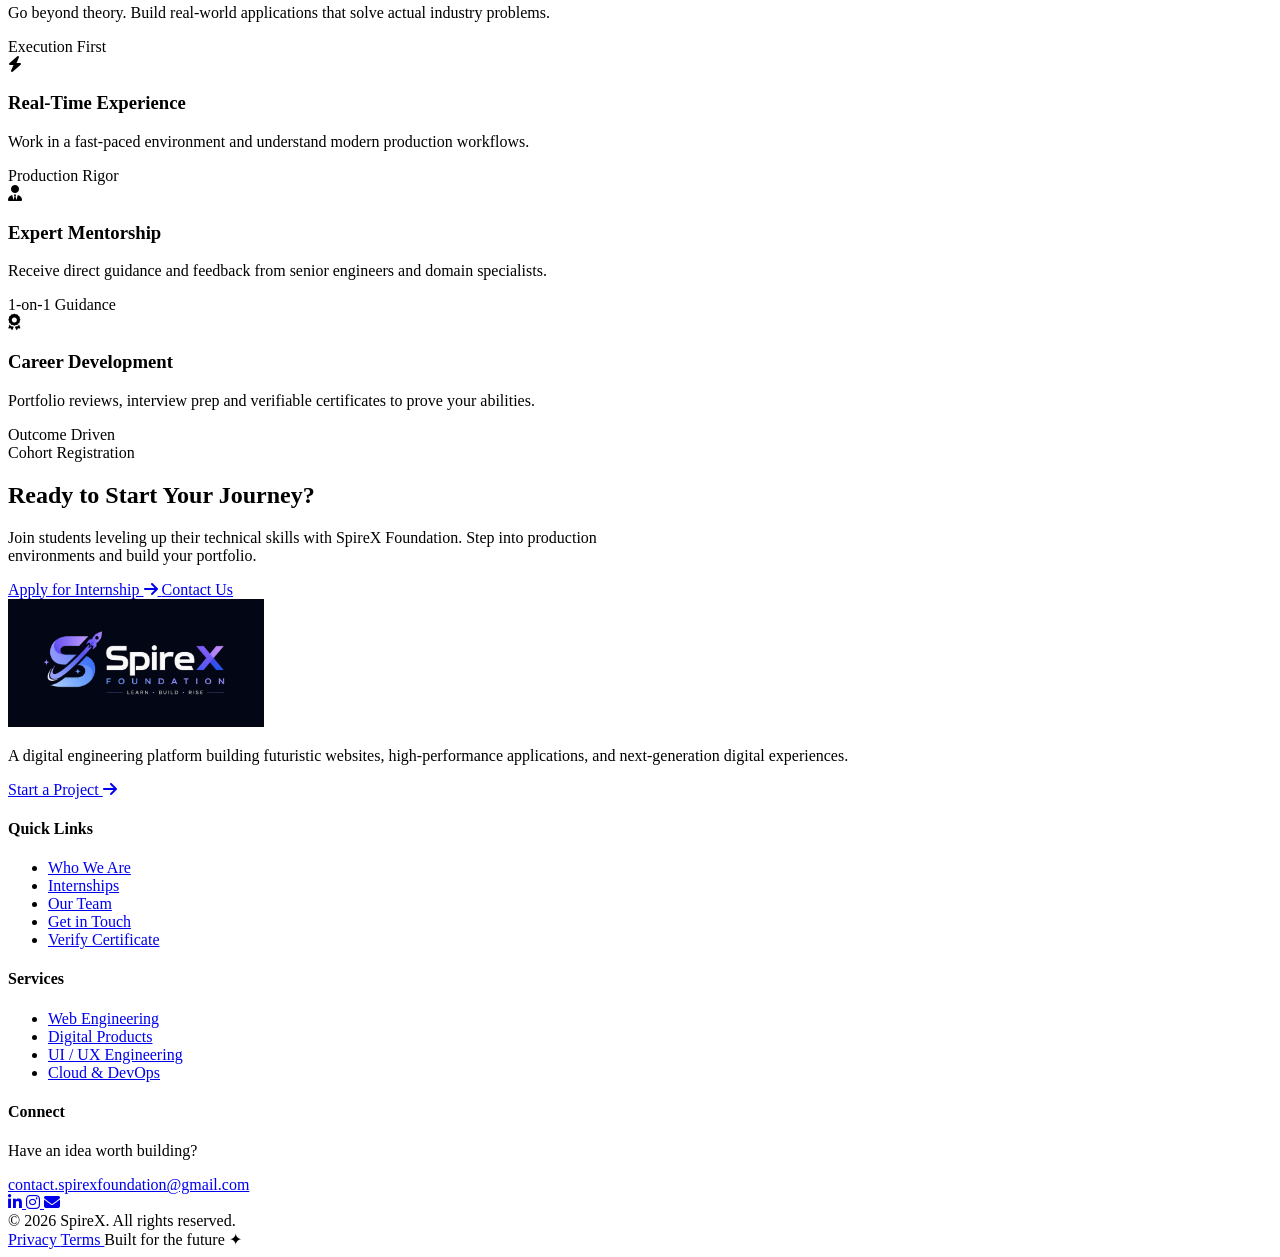
==== commit d8caeea1: "Merge pull request #2 from hafsah-rifdhy/arati-ui Add files via upload" ====
--- a/index.html
+++ b/index.html
@@ -1,361 +1,867 @@
-<!DOCTYPE html>
-<html lang="en">
-<head>
-  <meta charset="UTF-8" />
-  <meta name="viewport" content="width=device-width, initial-scale=1.0" />
-  <title>SpireX Foundation - Internships</title>
-  <link rel="stylesheet" href="style.css" />
-  <link rel="preconnect" href="https://fonts.googleapis.com">
-  <link rel="preconnect" href="https://fonts.gstatic.com" crossorigin>
-  <link href="https://fonts.googleapis.com/css2?family=Plus+Jakarta+Sans:wght@400;500;600;700;800&display=swap" rel="stylesheet">
-</head>
-<body>
-
-  <!-- Top Navigation Header with Logo -->
-  <header class="top-header">
-    <div class="nav-container">
-      <a href="#" class="brand-logo">
-        <img src="logo.png" alt="SpireX Foundation Logo" />
-      </a>
-      <nav class="nav-links">
-        <a href="#home">Home</a>
-        <a href="#about">About</a>
-        <a href="#internships" class="active-link">Internships</a>
-        <a href="#team">Team</a>
-        <a href="#contact">Contact</a>
-        <a href="#verify">Verify Certificate</a>
-      </nav>
-      <a href="#internships" class="nav-cta-btn">Join Now</a>
-    </div>
-  </header>
-
-  <!-- Internship Section -->
-  <section class="internship-section" id="internships">
-    <div class="glow-bg"></div>
-
-    <div class="container">
-      <!-- Section Header -->
-      <div class="section-header">
-        <span class="badge">✨ EMPOWER YOUR CAREER</span>
-        <h2 class="section-title">Industry-Ready <span class="gradient-text">Internship Programs</span></h2>
-        <p class="section-subtitle">
-          Gain hands-on experience, build real-world products, and earn recognized certifications with SpireX Foundation.
-        </p>
-      </div>
-
-      <!-- Key Program Highlights -->
-      <div class="program-stats-grid">
-        <div class="stat-card">
-          <h4>Mode</h4>
-          <p class="highlight-info">100% Virtual / Remote</p>
-        </div>
-        <div class="stat-card duration-stat-card">
-          <h4>Available Durations</h4>
-          <div class="duration-badges-wrap">
-            <span class="dur-pill p-1m">1 Month</span>
-            <span class="dur-pill p-2m">2 Months</span>
-            <span class="dur-pill p-3m">3 Months</span>
-            <span class="dur-pill p-6m">6 Months</span>
-            <span class="dur-pill p-12m">12 Months</span>
-          </div>
-        </div>
-        <div class="stat-card">
-          <h4>Eligibility</h4>
-          <p class="highlight-info">B.Tech / BCA / MCA / Any Graduate</p>
-        </div>
-        <div class="stat-card">
-          <h4>Perks</h4>
-          <p class="highlight-info">Certificate + LOR + Mentorship</p>
-        </div>
-      </div>
-
-      <!-- Domain Filter Tabs -->
-      <div class="filter-wrapper">
-        <button class="filter-btn active" data-filter="all">All Domains</button>
-        <button class="filter-btn" data-filter="web">Web & Full Stack</button>
-        <button class="filter-btn" data-filter="ai">AI & Data Science</button>
-        <button class="filter-btn" data-filter="cyber">Cybersecurity & Cloud</button>
-      </div>
-
-      <!-- Internship Cards Grid -->
-      <div class="cards-grid" id="programsGrid">
-        <!-- Card 1 -->
-        <div class="intern-card" data-category="web">
-          <div class="card-tag">Hot & Trending</div>
-          <h3>Full Stack Web Development</h3>
-          <p class="card-desc">Master frontend and backend with React, Node.js, Express, and MongoDB through live industry projects.</p>
-          
-          <div class="duration-container">
-            <label class="dur-label">Available Durations:</label>
-            <div class="card-durations">
-              <span class="dur-tag d-1">1 Month</span>
-              <span class="dur-tag d-2">2 Months</span>
-              <span class="dur-tag d-3">3 Months</span>
-              <span class="dur-tag d-6">6 Months</span>
-              <span class="dur-tag d-12">12 Months</span>
-            </div>
-          </div>
-
-          <div class="card-details">
-            <span>📍 Remote Mode</span>
-            <span>🎓 Beginner to Pro</span>
-          </div>
-          <div class="learning-outcomes">
-            <strong>Key Learnings:</strong>
-            <ul>
-              <li>REST API & Database architecture</li>
-              <li>Production deployment & CI/CD</li>
-            </ul>
-          </div>
-          <button class="apply-btn" onclick="openModal('Full Stack Web Development')">Apply Now &rarr;</button>
-        </div>
-
-        <!-- Card 2 -->
-        <div class="intern-card" data-category="ai">
-          <div class="card-tag">In Demand</div>
-          <h3>AI & Machine Learning</h3>
-          <p class="card-desc">Build predictive models, neural networks, and computer vision pipelines using Python, PyTorch, and Scikit-Learn.</p>
-          
-          <div class="duration-container">
-            <label class="dur-label">Available Durations:</label>
-            <div class="card-durations">
-              <span class="dur-tag d-1">1 Month</span>
-              <span class="dur-tag d-2">2 Months</span>
-              <span class="dur-tag d-3">3 Months</span>
-              <span class="dur-tag d-6">6 Months</span>
-              <span class="dur-tag d-12">12 Months</span>
-            </div>
-          </div>
-
-          <div class="card-details">
-            <span>📍 Remote Mode</span>
-            <span>🎓 Basic Python Required</span>
-          </div>
-          <div class="learning-outcomes">
-            <strong>Key Learnings:</strong>
-            <ul>
-              <li>Supervised & Unsupervised Learning</li>
-              <li>LLM integration & GenAI APIs</li>
-            </ul>
-          </div>
-          <button class="apply-btn" onclick="openModal('AI & Machine Learning')">Apply Now &rarr;</button>
-        </div>
-
-        <!-- Card 3 -->
-        <div class="intern-card" data-category="ai">
-          <div class="card-tag">Analytics</div>
-          <h3>Data Science & Analytics</h3>
-          <p class="card-desc">Extract insights from large datasets using SQL, Pandas, Tableau, and automated statistical dashboards.</p>
-          
-          <div class="duration-container">
-            <label class="dur-label">Available Durations:</label>
-            <div class="card-durations">
-              <span class="dur-tag d-1">1 Month</span>
-              <span class="dur-tag d-2">2 Months</span>
-              <span class="dur-tag d-3">3 Months</span>
-              <span class="dur-tag d-6">6 Months</span>
-              <span class="dur-tag d-12">12 Months</span>
-            </div>
-          </div>
-
-          <div class="card-details">
-            <span>📍 Remote Mode</span>
-            <span>🎓 Open to All</span>
-          </div>
-          <div class="learning-outcomes">
-            <strong>Key Learnings:</strong>
-            <ul>
-              <li>Exploratory Data Analysis (EDA)</li>
-              <li>BI Dashboarding & Storytelling</li>
-            </ul>
-          </div>
-          <button class="apply-btn" onclick="openModal('Data Science & Analytics')">Apply Now &rarr;</button>
-        </div>
-
-        <!-- Card 4 -->
-        <div class="intern-card" data-category="cyber">
-          <div class="card-tag">Security</div>
-          <h3>Cybersecurity & Ethical Hacking</h3>
-          <p class="card-desc">Learn network vulnerability analysis, web application penetration testing, and security fundamentals.</p>
-          
-          <div class="duration-container">
-            <label class="dur-label">Available Durations:</label>
-            <div class="card-durations">
-              <span class="dur-tag d-1">1 Month</span>
-              <span class="dur-tag d-2">2 Months</span>
-              <span class="dur-tag d-3">3 Months</span>
-              <span class="dur-tag d-6">6 Months</span>
-              <span class="dur-tag d-12">12 Months</span>
-            </div>
-          </div>
-
-          <div class="card-details">
-            <span>📍 Remote Mode</span>
-            <span>🎓 Computer Basics</span>
-          </div>
-          <div class="learning-outcomes">
-            <strong>Key Learnings:</strong>
-            <ul>
-              <li>OWASP Top 10 vulnerabilities</li>
-              <li>Network threat hunting & Wireshark</li>
-            </ul>
-          </div>
-          <button class="apply-btn" onclick="openModal('Cybersecurity & Ethical Hacking')">Apply Now &rarr;</button>
-        </div>
-
-        <!-- Card 5 -->
-        <div class="intern-card" data-category="web">
-          <div class="card-tag">UI/UX</div>
-          <h3>UI/UX & Frontend Design</h3>
-          <p class="card-desc">Design modern web apps using Figma, wireframing, design systems, Tailwind CSS, and Next.js.</p>
-          
-          <div class="duration-container">
-            <label class="dur-label">Available Durations:</label>
-            <div class="card-durations">
-              <span class="dur-tag d-1">1 Month</span>
-              <span class="dur-tag d-2">2 Months</span>
-              <span class="dur-tag d-3">3 Months</span>
-              <span class="dur-tag d-6">6 Months</span>
-              <span class="dur-tag d-12">12 Months</span>
-            </div>
-          </div>
-
-          <div class="card-details">
-            <span>📍 Remote Mode</span>
-            <span>🎓 Creative Mindset</span>
-          </div>
-          <div class="learning-outcomes">
-            <strong>Key Learnings:</strong>
-            <ul>
-              <li>User persona & prototype testing</li>
-              <li>Design-to-code implementation</li>
-            </ul>
-          </div>
-          <button class="apply-btn" onclick="openModal('UI/UX & Frontend Design')">Apply Now &rarr;</button>
-        </div>
-
-        <!-- Card 6 -->
-        <div class="intern-card" data-category="cyber">
-          <div class="card-tag">Cloud</div>
-          <h3>Cloud Computing & DevOps</h3>
-          <p class="card-desc">Understand AWS fundamentals, Docker containerization, Kubernetes basics, and Linux server management.</p>
-          
-          <div class="duration-container">
-            <label class="dur-label">Available Durations:</label>
-            <div class="card-durations">
-              <span class="dur-tag d-1">1 Month</span>
-              <span class="dur-tag d-2">2 Months</span>
-              <span class="dur-tag d-3">3 Months</span>
-              <span class="dur-tag d-6">6 Months</span>
-              <span class="dur-tag d-12">12 Months</span>
-            </div>
-          </div>
-
-          <div class="card-details">
-            <span>📍 Remote Mode</span>
-            <span>🎓 CS Fundamentals</span>
-          </div>
-          <div class="learning-outcomes">
-            <strong>Key Learnings:</strong>
-            <ul>
-              <li>Container orchestration & Docker</li>
-              <li>AWS EC2, S3 & Cloud Architecture</li>
-            </ul>
-          </div>
-          <button class="apply-btn" onclick="openModal('Cloud Computing & DevOps')">Apply Now &rarr;</button>
-        </div>
-      </div>
-
-      <!-- Benefits & Outcomes -->
-      <div class="benefits-container">
-        <h3 class="benefits-heading">Why Choose SpireX Foundation Internships?</h3>
-        <div class="benefits-grid">
-          <div class="benefit-box">
-            <div class="icon">📜</div>
-            <h4>Verified Certificate</h4>
-            <p>Receive an authentic, QR-verifiable certificate upon completing tasks.</p>
-          </div>
-          <div class="benefit-box">
-            <div class="icon">💼</div>
-            <h4>Letter of Recommendation</h4>
-            <p>Top performers earn a distinguished LOR for their career portfolio.</p>
-          </div>
-          <div class="benefit-box">
-            <div class="icon">🚀</div>
-            <h4>Real-world Projects</h4>
-            <p>Tackle capstone assignments simulating actual corporate challenges.</p>
-          </div>
-          <div class="benefit-box">
-            <div class="icon">👥</div>
-            <h4>Mentor Support</h4>
-            <p>Dedicated community assistance to troubleshoot errors and review code.</p>
-          </div>
-        </div>
-      </div>
-    </div>
-  </section>
-
-  <!-- Application Modal Form -->
-  <div class="modal-overlay" id="applyModal">
-    <div class="modal-card">
-      <button class="close-btn" onclick="closeModal()">&times;</button>
-      <h3>Apply for <span id="modalDomainTitle">Internship</span></h3>
-      <p class="modal-subtitle">Fill in your details below to submit your application.</p>
-
-      <form id="internshipForm" novalidate>
-        <input type="hidden" id="selectedDomain" name="domain" />
-
-        <div class="form-group">
-          <label for="fullName">Full Name *</label>
-          <input type="text" id="fullName" placeholder="e.g. John Doe" />
-          <small class="error-msg" id="nameError"></small>
-        </div>
-
-        <div class="form-group">
-          <label for="email">Email Address *</label>
-          <input type="email" id="email" placeholder="e.g. john@example.com" />
-          <small class="error-msg" id="emailError"></small>
-        </div>
-
-        <div class="form-group">
-          <label for="phone">Phone / WhatsApp Number *</label>
-          <input type="tel" id="phone" placeholder="e.g. 9876543210" />
-          <small class="error-msg" id="phoneError"></small>
-        </div>
-
-        <div class="form-row">
-          <div class="form-group">
-            <label for="college">College / University *</label>
-            <input type="text" id="college" placeholder="College Name" />
-            <small class="error-msg" id="collegeError"></small>
-          </div>
-          <div class="form-group">
-            <label for="duration">Select Duration *</label>
-            <select id="duration" class="styled-select">
-              <option value="1_month">1 Month</option>
-              <option value="2_months">2 Months</option>
-              <option value="3_months">3 Months</option>
-              <option value="6_months">6 Months</option>
-              <option value="12_months">12 Months</option>
-            </select>
-          </div>
-        </div>
-
-        <div class="form-group">
-          <label for="github">LinkedIn / GitHub Profile (Optional)</label>
-          <input type="url" id="github" placeholder="https://..." />
-        </div>
-
-        <button type="submit" class="submit-btn" id="submitBtn">Submit Application</button>
-      </form>
-    </div>
-  </div>
-
-  <!-- Success Notification -->
-  <div class="toast" id="toastNotification">
-    🎉 Application submitted successfully! Welcome to SpireX.
-  </div>
-
-  <script src="script.js"></script>
-</body>
-</html>
+<!DOCTYPE html>
+<html lang="en">
+
+<head>
+    <meta charset="UTF-8">
+    <meta name="viewport" content="width=device-width, initial-scale=1.0">
+    <title>SpireX Foundation</title>
+    <meta name="description"
+        content="SpireX Foundation runs remote, project-based internships for students and recent graduates, with mentor support and a verifiable digital certificate on completion.">
+
+    <link rel="stylesheet" href="https://cdnjs.cloudflare.com/ajax/libs/font-awesome/6.5.1/css/all.min.css">
+
+    <link rel="stylesheet" href="css/layout.css">
+
+    <link rel="stylesheet" href="css/style.css">
+</head>
+
+<body>
+
+    <nav class="nav" id="mainNav">
+        <div class="container d-flex align-items-center justify-content-between">
+            <img src="brand-logo.jpeg" class="site-logo" />
+            <div class="flex-grow-1">
+
+            </div>
+
+            <button class="toggle" id="navToggle" aria-label="Toggle Navigation Menu" aria-expanded="false"
+                aria-controls="navMenu">
+                <i class="fa-solid fa-bars icon-menu"></i>
+                <i class="fa-solid fa-xmark icon-close"></i>
+            </button>
+
+            <div class="menu d-md-flex align-items-center justify-content-between flex-grow-1 ms-md-5" id="navMenu">
+                <ul class="links">
+                    <li><a href="#hero" class="active">Home</a></li>
+                    <li><a href="/about">About</a></li>
+                    <li><a href="/internship">Internships</a></li>
+                    <li><a href="/team">Team</a></li>
+                    <li><a href="/contact">Contact</a></li>
+                    <li><a href="/verify">Verify Certificate</a></li>
+                </ul>
+
+                <div class="actions m-4 mt-md-0">
+                    <a href="#" class="btn btn-primary btn-sm rounded py-3 px-4">Join Now</a>
+                </div>
+            </div>
+        </div>
+    </nav>
+
+    <section class="section grid-bg" data-section="hero" id="hero">
+        <div class="container">
+            <div class="row align-items-center gy-5">
+
+                <div class="col-lg-7">
+                    <div class="head mb-0">
+                        <span class="badge badge-primary mb-3">
+                            <i class="fa-solid fa-sparkles me-1"></i> Futuristic Engineering Team
+                        </span>
+                        <h1 class="heading heading-xl text-bright">
+                            Learn <span class="text-dim">•</span> Build <span class="text-dim">•</span> Rise
+                        </h1>
+                        <p class="text text-lg text-muted my-4">
+                            SpireX Foundation is a futuristic software development platform building high-performance
+                            websites,
+                            digital products and web applications for ambitious businesses. We also run hands-on
+                            internship programs that
+                            turn emerging developers into confident engineers.
+                        </p>
+                    </div>
+
+                    <div class="d-flex flex-wrap gap-3 mt-4">
+                        <a href="#internship" class="btn btn-primary">
+                            Explore Programs <i class="fa-solid fa-arrow-right ms-2"></i>
+                        </a>
+                        <a href="#about" class="btn btn-outline">Learn More</a>
+                    </div>
+                </div>
+
+                <div class="col-lg-5">
+                    <div class="card card-glass glow">
+                        <div class="head d-flex flex-row justify-content-between align-items-center mb-3">
+                            <span class="label">Studio Status</span>
+                            <span class="badge badge-primary">Taking Projects</span>
+                        </div>
+
+                        <div class="body">
+                            <div class="p-3 mb-3"
+                                style="background: var(--bg-primary); border: 1px solid var(--border-subtle); border-radius: var(--radius-sm);">
+                                <div class="d-flex align-items-center justify-content-between mb-2">
+                                    <span class="text text-sm text-bright text-bold">Digital Product Engineering</span>
+                                    <span class="tag">Active Track</span>
+                                </div>
+                                <p class="text text-sm text-dim mb-0">
+                                    Websites, platforms, and product interfaces engineered with modern frontend
+                                    architecture, API
+                                    integration, performance and scalable design systems.
+                                </p>
+                            </div>
+
+                            <div class="d-flex justify-content-between text-dim text-sm pt-2">
+                                <span><i class="fa-solid fa-terminal me-1 text-dim"></i> Current Capacity</span>
+                                <span class="text-bright text-bold">Project Slots Open</span>
+                            </div>
+                        </div>
+
+                        <div class="foot d-flex justify-content-between">
+                            <span class="tag">Future-Ready Web</span>
+                            <span class="tag">Engineering Studio</span>
+                        </div>
+                    </div>
+                </div>
+
+            </div>
+        </div>
+    </section>
+
+    <section class="section section-dark" data-section="metrics" id="metrics">
+        <div class="container">
+
+            <div class="head text-center">
+                <span class="label">Proven Reliability</span>
+                <h2 class="heading heading-lg">Architectural Track Record</h2>
+                <p class="text text-muted mx-auto">
+                    Delivering enterprise frontend infrastructure and mentoring the next generation of engineers with
+                    verifiable outcomes.
+                </p>
+            </div>
+
+            <div class="row g-4">
+                <div class="col-12 col-md-6 col-lg-3">
+                    <div class="card card-sm card-dark text-center hover-glow">
+                        <div class="icon-box mx-auto mb-3">
+                            <i class="fa-solid fa-globe"></i>
+                        </div>
+                        <h3 class="heading heading-lg text-bright">0+</h3>
+                        <span class="text text-sm text-dim text-medium">Enterprise Clients Served</span>
+                    </div>
+                </div>
+
+                <div class="col-12 col-md-6 col-lg-3">
+                    <div class="card card-sm card-dark text-center hover-glow">
+                        <div class="icon-box mx-auto mb-3">
+                            <i class="fa-solid fa-graduation-cap"></i>
+                        </div>
+                        <h3 class="heading heading-lg text-bright">0+</h3>
+                        <span class="text text-sm text-dim text-medium">Completed Internship Cohorts</span>
+                    </div>
+                </div>
+
+                <div class="col-12 col-md-6 col-lg-3">
+                    <div class="card card-sm card-dark text-center hover-glow">
+                        <div class="icon-box mx-auto mb-3">
+                            <i class="fa-solid fa-gauge-high"></i>
+                        </div>
+                        <h3 class="heading heading-lg text-bright">0%</h3>
+                        <span class="text text-sm text-dim text-medium">Client Performance Satisfaction</span>
+                    </div>
+                </div>
+
+                <div class="col-12 col-md-6 col-lg-3">
+                    <div class="card card-sm card-dark text-center hover-glow">
+                        <div class="icon-box mx-auto mb-3">
+                            <i class="fa-solid fa-cube"></i>
+                        </div>
+                        <h3 class="heading heading-lg text-bright">0+</h3>
+                        <span class="text text-sm text-dim text-medium">Production Apps Deployed</span>
+                    </div>
+                </div>
+
+            </div>
+
+        </div>
+    </section>
+
+    <section class="section" data-section="services" id="services">
+        <div class="container">
+
+            <div class="head text-center">
+                <span class="label">What We Build</span>
+                <h2 class="heading heading-lg text-bright">Digital Products, Engineered to Scale</h2>
+                <p class="text text-muted mx-auto">
+                    We design and build modern software products while creating opportunities
+                    for emerging developers to learn through real engineering work.
+                </p>
+            </div>
+
+            <div class="row g-4">
+
+                <div class="col-md-6 col-lg-4">
+                    <div class="card card-dark hover-lift h-100">
+                        <div class="head">
+                            <div class="icon-box mb-3">
+                                <i class="fa-solid fa-globe"></i>
+                            </div>
+                            <span class="label">01 / Web</span>
+                            <h3 class="title mt-2">Web Engineering</h3>
+                        </div>
+                        <div class="body">
+                            <p>
+                                High-performance websites and web applications built around
+                                clean interfaces, strong architecture and reliable APIs.
+                            </p>
+                        </div>
+                        <div class="foot">
+                            <span class="tag">Frontend</span>
+                            <span class="tag">Backend</span>
+                            <span class="tag">API</span>
+                        </div>
+                    </div>
+                </div>
+
+                <div class="col-md-6 col-lg-4">
+                    <div class="card card-dark hover-lift h-100">
+                        <div class="head">
+                            <div class="icon-box mb-3">
+                                <i class="fa-solid fa-layer-group"></i>
+                            </div>
+                            <span class="label">02 / Product</span>
+                            <h3 class="title mt-2">Digital Products</h3>
+                        </div>
+                        <div class="body">
+                            <p>
+                                From product architecture to production-ready applications,
+                                we turn ideas into usable and maintainable digital systems.
+                            </p>
+                        </div>
+                        <div class="foot">
+                            <span class="tag">Architecture</span>
+                            <span class="tag">UX</span>
+                            <span class="tag">Engineering</span>
+                        </div>
+                    </div>
+                </div>
+
+                <div class="col-md-6 col-lg-4">
+                    <div class="card card-dark hover-lift h-100">
+                        <div class="head">
+                            <div class="icon-box mb-3">
+                                <i class="fa-solid fa-cloud"></i>
+                            </div>
+                            <span class="label">03 / Infrastructure</span>
+                            <h3 class="title mt-2">Cloud & Systems</h3>
+                        </div>
+                        <div class="body">
+                            <p>
+                                Deployment pipelines, APIs, cloud infrastructure and
+                                production systems designed for dependable delivery.
+                            </p>
+                        </div>
+                        <div class="foot">
+                            <span class="tag">Cloud</span>
+                            <span class="tag">DevOps</span>
+                            <span class="tag">Automation</span>
+                        </div>
+                    </div>
+                </div>
+
+            </div>
+        </div>
+    </section>
+
+    <section class="section section-dark" data-section="internship-tracks" id="programs">
+        <div class="container">
+
+            <div class="head text-center">
+                <span class="label">Internship Programs</span>
+                <h2 class="heading heading-lg text-bright">Choose Your Engineering Track.</h2>
+                <p class="text text-muted mx-auto">
+                    Structured internship programs built around practical skills,
+                    guided development and portfolio-ready project work.
+                </p>
+            </div>
+
+            <div class="row g-4">
+
+                <div class="col-md-6 col-lg-3">
+                    <div class="card card-glass h-100">
+                        <div class="head">
+                            <div class="d-flex justify-content-between align-items-center mb-3">
+                                <span class="label">TRACK / 01</span>
+                                <i class="fa-solid fa-code text-bright"></i>
+                            </div>
+                            <h3 class="title">Front-End Engineering</h3>
+                        </div>
+                        <div class="body">
+                            <p>
+                                Build responsive interfaces, reusable components and
+                                data-driven web experiences.
+                            </p>
+                        </div>
+                        <div class="foot">
+                            <span class="tag">HTML</span>
+                            <span class="tag">CSS</span>
+                            <span class="tag">JavaScript</span>
+                        </div>
+                    </div>
+                </div>
+
+                <div class="col-md-6 col-lg-3">
+                    <div class="card card-glass h-100">
+                        <div class="head">
+                            <div class="d-flex justify-content-between align-items-center mb-3">
+                                <span class="label">TRACK / 02</span>
+                                <i class="fa-solid fa-server text-bright"></i>
+                            </div>
+                            <h3 class="title">Full-Stack Development</h3>
+                        </div>
+                        <div class="body">
+                            <p>
+                                Learn how interfaces, services, databases and APIs come
+                                together to form complete applications.
+                            </p>
+                        </div>
+                        <div class="foot">
+                            <span class="tag">APIs</span>
+                            <span class="tag">Database</span>
+                            <span class="tag">Backend</span>
+                        </div>
+                    </div>
+                </div>
+
+                <div class="col-md-6 col-lg-3">
+                    <div class="card card-glass h-100">
+                        <div class="head">
+                            <div class="d-flex justify-content-between align-items-center mb-3">
+                                <span class="label">TRACK / 03</span>
+                                <i class="fa-solid fa-pen-ruler text-bright"></i>
+                            </div>
+                            <h3 class="title">UI Systems</h3>
+                        </div>
+                        <div class="body">
+                            <p>
+                                Explore interface systems, reusable design patterns,
+                                tokens, accessibility and interaction design.
+                            </p>
+                        </div>
+                        <div class="foot">
+                            <span class="tag">UI</span>
+                            <span class="tag">Systems</span>
+                            <span class="tag">UX</span>
+                        </div>
+                    </div>
+                </div>
+
+                <div class="col-md-6 col-lg-3">
+                    <div class="card card-glass h-100">
+                        <div class="head">
+                            <div class="d-flex justify-content-between align-items-center mb-3">
+                                <span class="label">TRACK / 04</span>
+                                <i class="fa-solid fa-cloud-arrow-up text-bright"></i>
+                            </div>
+                            <h3 class="title">Cloud & DevOps</h3>
+                        </div>
+                        <div class="body">
+                            <p>
+                                Understand deployment, environments, automation, monitoring
+                                and the foundations of production operations.
+                            </p>
+                        </div>
+                        <div class="foot">
+                            <span class="tag">Linux</span>
+                            <span class="tag">Cloud</span>
+                            <span class="tag">CI/CD</span>
+                        </div>
+                    </div>
+                </div>
+
+            </div>
+        </div>
+    </section>
+
+    <section class="section section-alt" data-section="workflow" id="workflow">
+        <div class="container">
+
+            <div class="row align-items-center g-5">
+
+                <div class="col-12">
+                    <div class="head text-center">
+                        <span class="label">How We Work</span>
+                        <h2 class="heading heading-lg text-bright">
+                            From Idea to Production.
+                        </h2>
+                        <p class="text text-lg text-muted mx-auto">
+                            Our development workflow connects product thinking with
+                            disciplined engineering and continuous improvement.
+                        </p>
+                    </div>
+                </div>
+
+                <div class="col-12">
+                    <div class="card card-dark">
+                        <div class="body">
+                            <div class="pipeline pipeline-horizontal mt-5">
+                                <div class="item">
+                                    <span class="label text-bright">01 // AUDIT</span>
+                                    <h4 class="heading heading-sm mt-2 text-bright">Audit & Analysis</h4>
+                                    <p class="text text-sm text-dim mt-2">Performance profiling, bottleneck
+                                        identification and state graph analysis.</p>
+                                </div>
+
+                                <div class="item">
+                                    <span class="label text-bright">02 // ARCHITECT</span>
+                                    <h4 class="heading heading-sm mt-2 text-bright">System Modeling</h4>
+                                    <p class="text text-sm text-dim mt-2">Establishing atomic design tokens, state
+                                        contracts and network protocols.</p>
+                                </div>
+
+                                <div class="item">
+                                    <span class="label text-bright">03 // SYNTHESIZE</span>
+                                    <h4 class="heading heading-sm mt-2 text-bright">Construction</h4>
+                                    <p class="text text-sm text-dim mt-2">Iterative development paired with automated
+                                        visual regression and unit testing.</p>
+                                </div>
+
+                                <div class="item">
+                                    <span class="label text-bright">04 // ORCHESTRATE</span>
+                                    <h4 class="heading heading-sm mt-2 text-bright">Edge Deployment</h4>
+                                    <p class="text text-sm text-dim mt-2">Global edge distribution with zero-downtime
+                                        routing and real-time observability.</p>
+                                </div>
+                            </div>
+
+                        </div>
+                    </div>
+                </div>
+
+            </div>
+        </div>
+    </section>
+
+    <section class="section" data-section="internship-experience" id="experience">
+        <div class="container">
+
+            <div class="head text-center">
+                <span class="label">Inside the Program</span>
+                <h2 class="heading heading-lg text-bright">An Internship Built Around Doing.</h2>
+                <p class="text text-muted mx-auto">
+                    The program is designed to move students through the same broad
+                    cycle used to turn ideas into working software.
+                </p>
+            </div>
+
+            <div class="row g-4">
+
+                <div class="col-md-6">
+                    <div class="card hover-lift h-100">
+                        <div class="head">
+                            <div class="icon-box mb-3">
+                                <i class="fa-solid fa-diagram-project"></i>
+                            </div>
+                            <h3 class="title">Build Real Projects</h3>
+                        </div>
+                        <div class="body">
+                            <p>
+                                Work on structured projects that require planning, implementation,
+                                debugging, iteration and delivery.
+                            </p>
+                        </div>
+                    </div>
+                </div>
+
+                <div class="col-md-6">
+                    <div class="card hover-lift h-100">
+                        <div class="head">
+                            <div class="icon-box mb-3">
+                                <i class="fa-solid fa-comments"></i>
+                            </div>
+                            <h3 class="title">Receive Engineering Feedback</h3>
+                        </div>
+                        <div class="body">
+                            <p>
+                                Learn through reviews, guidance, technical discussions and
+                                practical feedback throughout the development process.
+                            </p>
+                        </div>
+                    </div>
+                </div>
+
+                <div class="col-md-6">
+                    <div class="card hover-lift h-100">
+                        <div class="head">
+                            <div class="icon-box mb-3">
+                                <i class="fa-solid fa-code-branch"></i>
+                            </div>
+                            <h3 class="title">Understand the Workflow</h3>
+                        </div>
+                        <div class="body">
+                            <p>
+                                Get familiar with version control, structured development,
+                                documentation, testing and collaborative delivery.
+                            </p>
+                        </div>
+                    </div>
+                </div>
+
+                <div class="col-md-6">
+                    <div class="card hover-lift h-100">
+                        <div class="head">
+                            <div class="icon-box mb-3">
+                                <i class="fa-solid fa-file-circle-check"></i>
+                            </div>
+                            <h3 class="title">Leave With Proof</h3>
+                        </div>
+                        <div class="body">
+                            <p>
+                                Build a portfolio of work and receive a verifiable credential
+                                that documents successful program completion.
+                            </p>
+                        </div>
+                    </div>
+                </div>
+
+            </div>
+        </div>
+    </section>
+
+    <section class="section section-dark" data-section="selected-work" id="work">
+        <div class="container">
+
+            <div class="head d-flex flex-column flex-md-row justify-content-between align-items-md-end gap-3">
+                <div>
+                    <span class="label">Selected Work</span>
+                    <h2 class="heading heading-lg text-bright mb-0">Built for the Real World.</h2>
+                </div>
+                <p class="text text-muted mb-0" style="max-width: 420px;">
+                    A growing collection of interfaces, platforms and engineering
+                    projects developed through our studio and learning ecosystem.
+                </p>
+            </div>
+
+            <div class="row g-4">
+
+                <div class="col-lg-7">
+                    <div class="card card-glass hover-lift h-100">
+                        <div class="head">
+                            <span class="label">PROJECT / 01</span>
+                            <h3 class="heading heading-md text-bright mt-2">Commerce Platform</h3>
+                        </div>
+                        <div class="body">
+                            <div class="p-5 text-center mb-3"
+                                style="background: var(--bg-primary); border: 1px solid var(--border-subtle); border-radius: var(--radius-sm);">
+                                <i class="fa-solid fa-cart-shopping fa-3x text-bright"></i>
+                            </div>
+                            <p class="text text-sm text-muted mb-0">
+                                A modern commerce experience combining product discovery,
+                                responsive UI and structured application services.
+                            </p>
+                        </div>
+                        <div class="foot">
+                            <span class="tag">Product</span>
+                            <span class="tag">Web</span>
+                            <span class="tag">API</span>
+                        </div>
+                    </div>
+                </div>
+
+                <div class="col-lg-5">
+                    <div class="card card-dark hover-lift h-100">
+                        <div class="head">
+                            <span class="label">PROJECT / 02</span>
+                            <h3 class="title mt-2">Learning Platform</h3>
+                        </div>
+                        <div class="body">
+                            <div class="p-4 text-center mb-3"
+                                style="background: var(--bg-primary); border: 1px solid var(--border-subtle); border-radius: var(--radius-sm);">
+                                <i class="fa-solid fa-laptop-code fa-2x text-bright"></i>
+                            </div>
+                            <p class="text text-sm text-muted mb-0">
+                                A structured environment for learning technical skills,
+                                completing projects and tracking development progress.
+                            </p>
+                        </div>
+                        <div class="foot">
+                            <span class="tag">Education</span>
+                            <span class="tag">Dashboard</span>
+                        </div>
+                    </div>
+                </div>
+
+            </div>
+        </div>
+    </section>
+
+    <section class="section section-alt" data-section="why-us" id="why-us">
+        <div class="container">
+
+            <div class="head text-center">
+                <span class="label">Methodology</span>
+                <h2 class="heading heading-lg">Why Choose SpireX?</h2>
+                <p class="text text-muted mx-auto">
+                    We provide more than just a certificate. We provide a bridge from classroom theory to industry
+                    reality.
+                </p>
+            </div>
+
+            <div class="row g-4">
+
+                <div class="col-md-6 col-lg-3">
+                    <div class="card hover-lift">
+                        <div class="head">
+                            <div class="icon-box mb-2">
+                                <i class="fa-solid fa-code"></i>
+                            </div>
+                            <h3 class="title">Project-Based Learning</h3>
+                        </div>
+                        <div class="body">
+                            <p>Go beyond theory. Build real-world applications that solve actual industry problems.</p>
+                        </div>
+                        <div class="foot">
+                            <span class="tag">Execution First</span>
+                        </div>
+                    </div>
+                </div>
+
+                <div class="col-md-6 col-lg-3">
+                    <div class="card hover-lift">
+                        <div class="head">
+                            <div class="icon-box mb-2">
+                                <i class="fa-solid fa-bolt"></i>
+                            </div>
+                            <h3 class="title">Real-Time Experience</h3>
+                        </div>
+                        <div class="body">
+                            <p>Work in a fast-paced environment and understand modern production workflows.</p>
+                        </div>
+                        <div class="foot">
+                            <span class="tag">Production Rigor</span>
+                        </div>
+                    </div>
+                </div>
+
+                <div class="col-md-6 col-lg-3">
+                    <div class="card hover-lift">
+                        <div class="head">
+                            <div class="icon-box mb-2">
+                                <i class="fa-solid fa-user-tie"></i>
+                            </div>
+                            <h3 class="title">Expert Mentorship</h3>
+                        </div>
+                        <div class="body">
+                            <p>Receive direct guidance and feedback from senior engineers and domain specialists.</p>
+                        </div>
+                        <div class="foot">
+                            <span class="tag">1-on-1 Guidance</span>
+                        </div>
+                    </div>
+                </div>
+
+                <div class="col-md-6 col-lg-3">
+                    <div class="card hover-lift">
+                        <div class="head">
+                            <div class="icon-box mb-2">
+                                <i class="fa-solid fa-award"></i>
+                            </div>
+                            <h3 class="title">Career Development</h3>
+                        </div>
+                        <div class="body">
+                            <p>Portfolio reviews, interview prep and verifiable certificates to prove your abilities.
+                            </p>
+                        </div>
+                        <div class="foot">
+                            <span class="tag">Outcome Driven</span>
+                        </div>
+                    </div>
+                </div>
+
+            </div>
+
+        </div>
+    </section>
+
+    <section class="section" data-section="cta" id="cta">
+        <div class="container">
+            <div class="card card-glass glow text-center p-5">
+                <div class="head mb-3">
+                    <span class="label">Cohort Registration</span>
+                    <h2 class="heading heading-lg">Ready to Start Your Journey?</h2>
+                </div>
+                <div class="body">
+                    <p class="text text-lg text-muted mx-auto mb-4" style="max-width: 600px;">
+                        Join students leveling up their technical skills with SpireX Foundation. Step into production
+                        environments
+                        and build your portfolio.
+                    </p>
+                    <div class="d-flex flex-wrap justify-content-center gap-3">
+                        <a href="#" class="btn btn-primary btn-lg">
+                            Apply for Internship <i class="fa-solid fa-arrow-right ms-2"></i>
+                        </a>
+                        <a href="mailto:contact.spirexfoundation@gmail.com" class="btn btn-outline btn-lg">
+                            Contact Us
+                        </a>
+                    </div>
+                </div>
+            </div>
+        </div>
+    </section>
+
+    <footer class="section section-dark footer" data-section="footer">
+        <div class="container">
+
+            <div class="row g-5 pb-5">
+
+                <div class="col-lg-5 col-md-6">
+                    <div class="footer-brand pe-lg-5">
+                        <a href="/" class="text-decoration-none">
+                            <img src="brand-logo.jpeg" class="site-logo" style="max-height: 8rem;" />
+                        </a>
+
+                        <p class="text text-muted mb-4">
+                            A digital engineering platform building futuristic websites,
+                            high-performance applications, and next-generation digital
+                            experiences.
+                        </p>
+
+                        <a href="#" class="btn btn-primary">
+                            Start a Project
+                            <i class="fa-solid fa-arrow-right ms-2"></i>
+                        </a>
+                    </div>
+                </div>
+
+                <div class="col-12 col-sm-6 col-md-3 col-lg-2">
+                    <div class="footer-links">
+                        <h4 class="text text-bright text-bold mb-4">Quick Links</h4>
+
+                        <ul class="list-unstyled mb-0 d-flex flex-column gap-3">
+                            <li>
+                                <a class="text text-sm text-dim text-decoration-none footer-link" href="/about">
+                                    Who We Are
+                                </a>
+                            </li>
+
+                            <li>
+                                <a class="text text-sm text-dim text-decoration-none footer-link" href="/internships">
+                                    Internships
+                                </a>
+                            </li>
+
+                            <li>
+                                <a class="text text-sm text-dim text-decoration-none footer-link" href="/team">
+                                    Our Team
+                                </a>
+                            </li>
+
+                            <li>
+                                <a class="text text-sm text-dim text-decoration-none footer-link" href="/contact">
+                                    Get in Touch
+                                </a>
+                            </li>
+
+                            <li>
+                                <a class="text text-sm text-dim text-decoration-none footer-link" href="/verify">
+                                    Verify Certificate
+                                </a>
+                            </li>
+                        </ul>
+                    </div>
+                </div>
+
+                <div class="col-12 col-sm-6 col-md-3 col-lg-2">
+                    <div class="footer-links">
+                        <h4 class="text text-bright text-bold mb-4">Services</h4>
+
+                        <ul class="list-unstyled mb-0 d-flex flex-column gap-3">
+                            <li>
+                                <a class="text text-sm text-dim text-decoration-none footer-link" href="/services">
+                                    Web Engineering
+                                </a>
+                            </li>
+
+                            <li>
+                                <a class="text text-sm text-dim text-decoration-none footer-link" href="/services">
+                                    Digital Products
+                                </a>
+                            </li>
+
+                            <li>
+                                <a class="text text-sm text-dim text-decoration-none footer-link" href="/services">
+                                    UI / UX Engineering
+                                </a>
+                            </li>
+
+                            <li>
+                                <a class="text text-sm text-dim text-decoration-none footer-link" href="/services">
+                                    Cloud & DevOps
+                                </a>
+                            </li>
+                        </ul>
+                    </div>
+                </div>
+
+
+                <div class="col-12 col-lg-3">
+                    <div class="footer-links">
+                        <h4 class="text text-bright text-bold mb-4">Connect</h4>
+
+                        <p class="text text-sm text-dim mb-3">
+                            Have an idea worth building?
+                        </p>
+
+                        <a href="mailto:contact.spirexfoundation@gmail.com"
+                            class="text text-sm text-bright text-decoration-none footer-link">
+                            contact.spirexfoundation@gmail.com
+                        </a>
+
+                        <div class="d-flex gap-2 mt-4">
+
+                            <a href="https://www.linkedin.com/company/spirex-foundation/posts/?feedView=all"
+                                class="icon-box footer-social" aria-label="LinkedIn">
+                                <i class="fa-brands fa-linkedin-in"></i>
+                            </a>
+
+                            <a href="https://www.instagram.com/spirexfoundation" class="icon-box footer-social"
+                                aria-label="Instagram">
+                                <i class="fa-brands fa-instagram"></i>
+                            </a>
+
+                            <a href="mailto:contact.spirexfoundation@gmail.com" class="icon-box footer-social"
+                                aria-label="Mail">
+                                <i class="fa-solid fa-envelope"></i>
+                            </a>
+
+                        </div>
+                    </div>
+                </div>
+
+            </div>
+
+            <div class="footer-bottom" data-section="copyright-section">
+
+                <div class="row align-items-center gy-3">
+
+                    <div class="col-md-6 text-center text-md-start">
+                        <span class="text text-sm text-dim">
+                            © 2026 SpireX. All rights reserved.
+                        </span>
+                    </div>
+
+                    <div class="col-md-6">
+                        <div class="d-flex flex-wrap justify-content-center justify-content-md-end gap-3">
+
+                            <a href="/privacy" class="text text-sm text-dim text-decoration-none footer-link">
+                                Privacy
+                            </a>
+
+                            <a href="/terms" class="text text-sm text-dim text-decoration-none footer-link">
+                                Terms
+                            </a>
+
+                            <span class="text text-sm text-dim">
+                                Built for the future <span class="text-primary">✦</span>
+                            </span>
+
+                        </div>
+                    </div>
+
+                </div>
+
+            </div>
+
+        </div>
+    </footer>
+
+    <script src="js/script.js"></script>
+</body>
+
+</html>
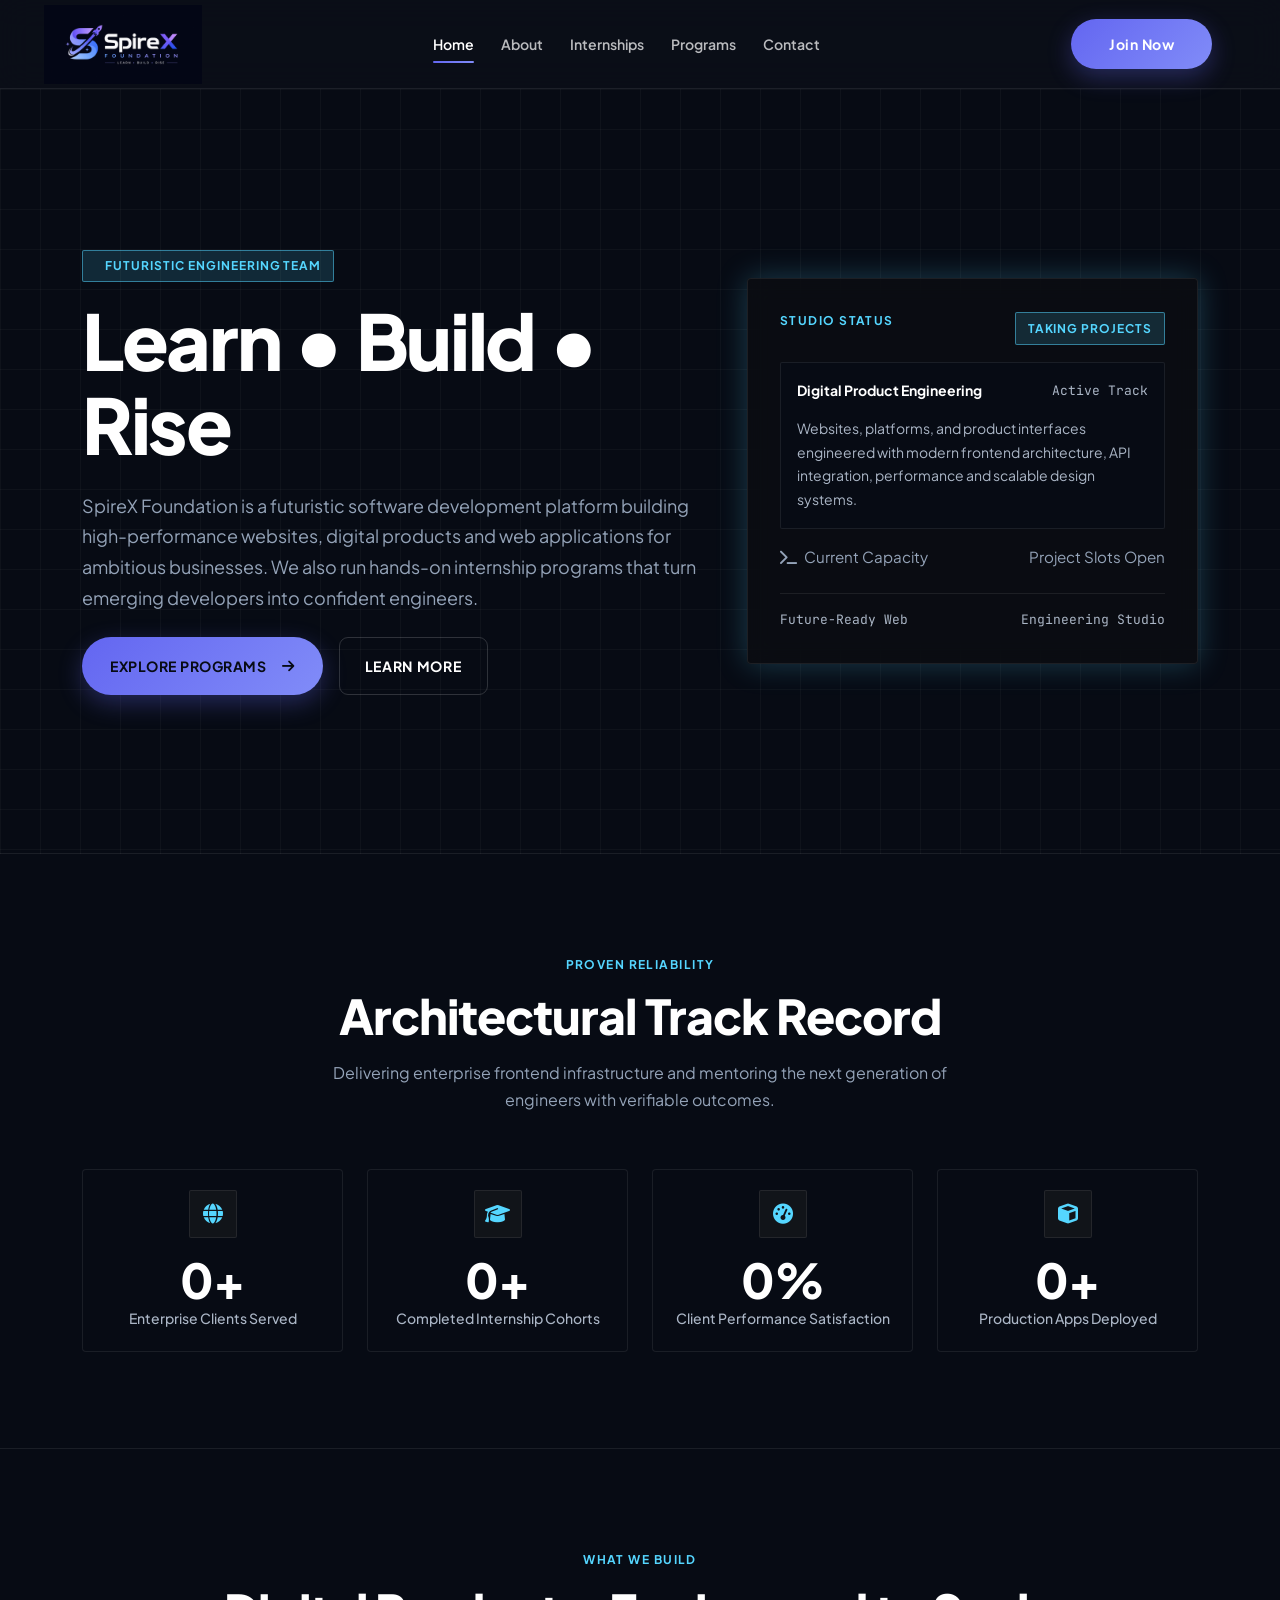
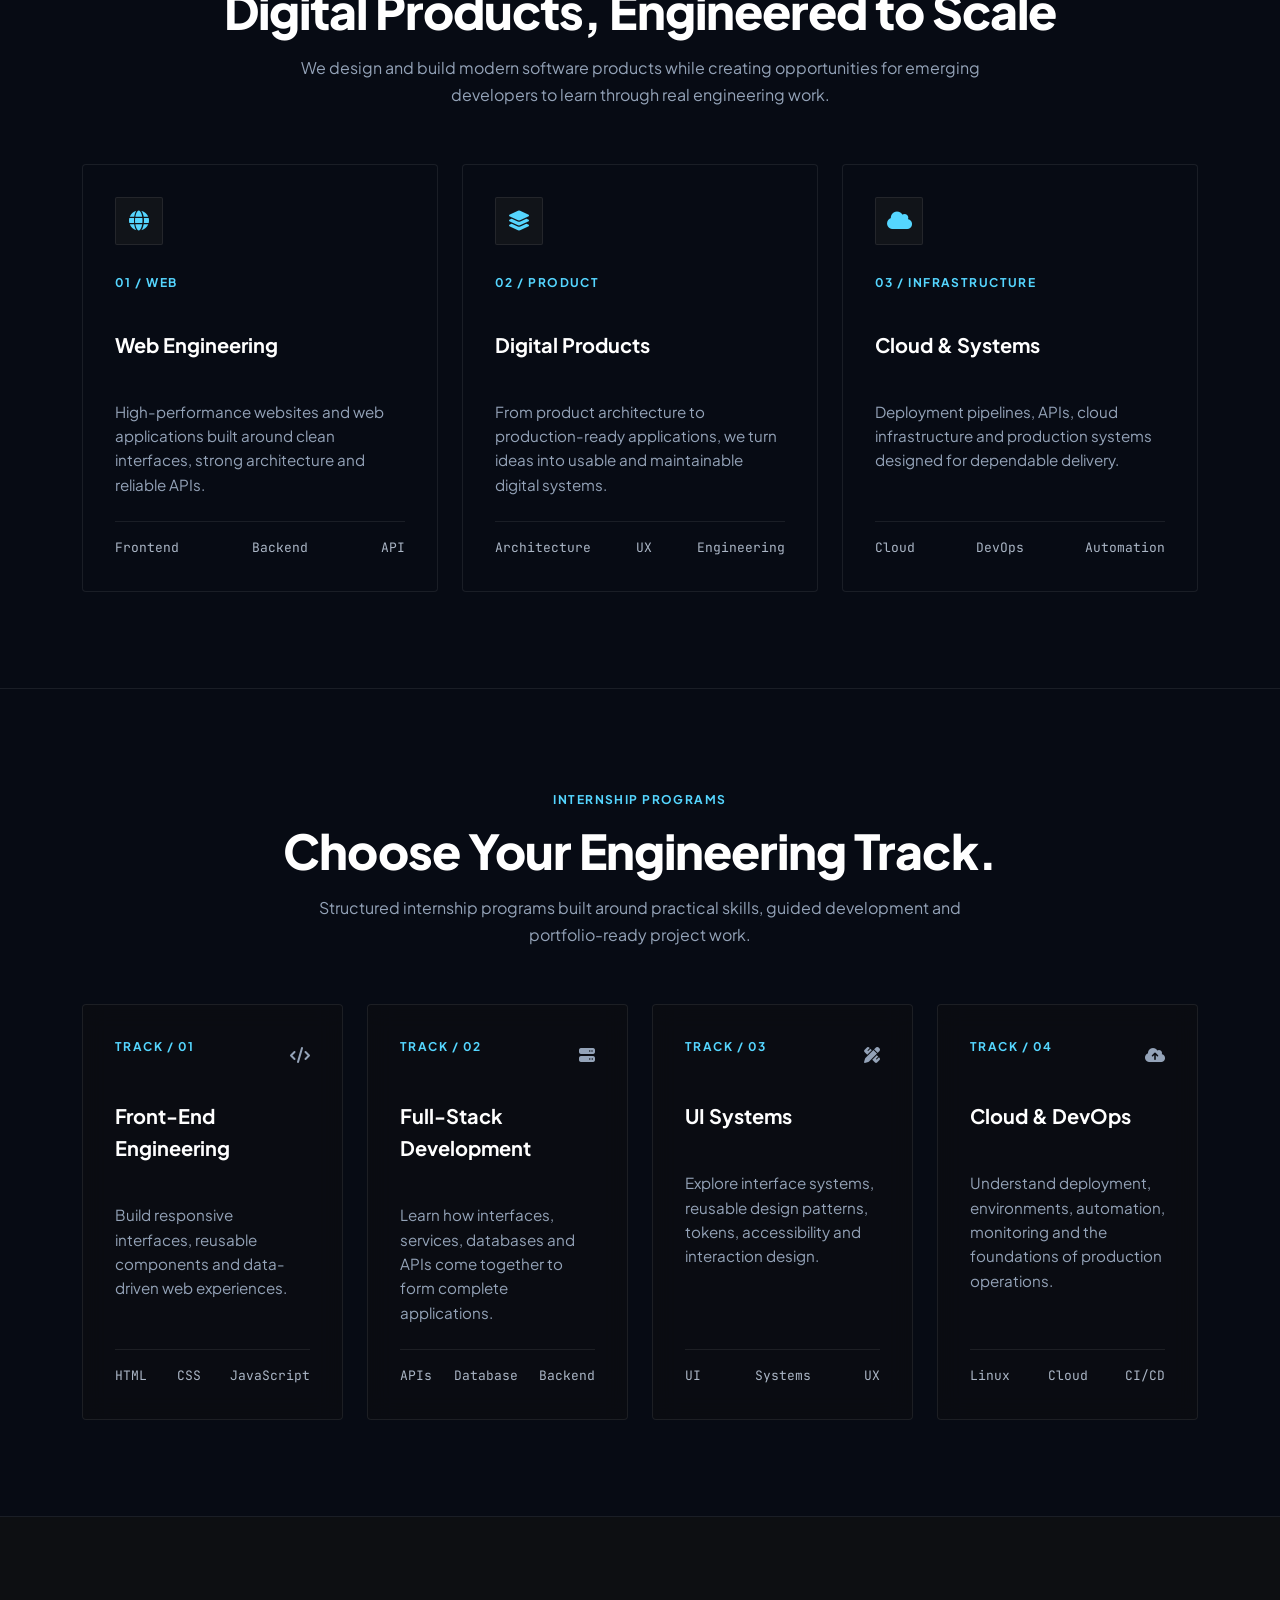
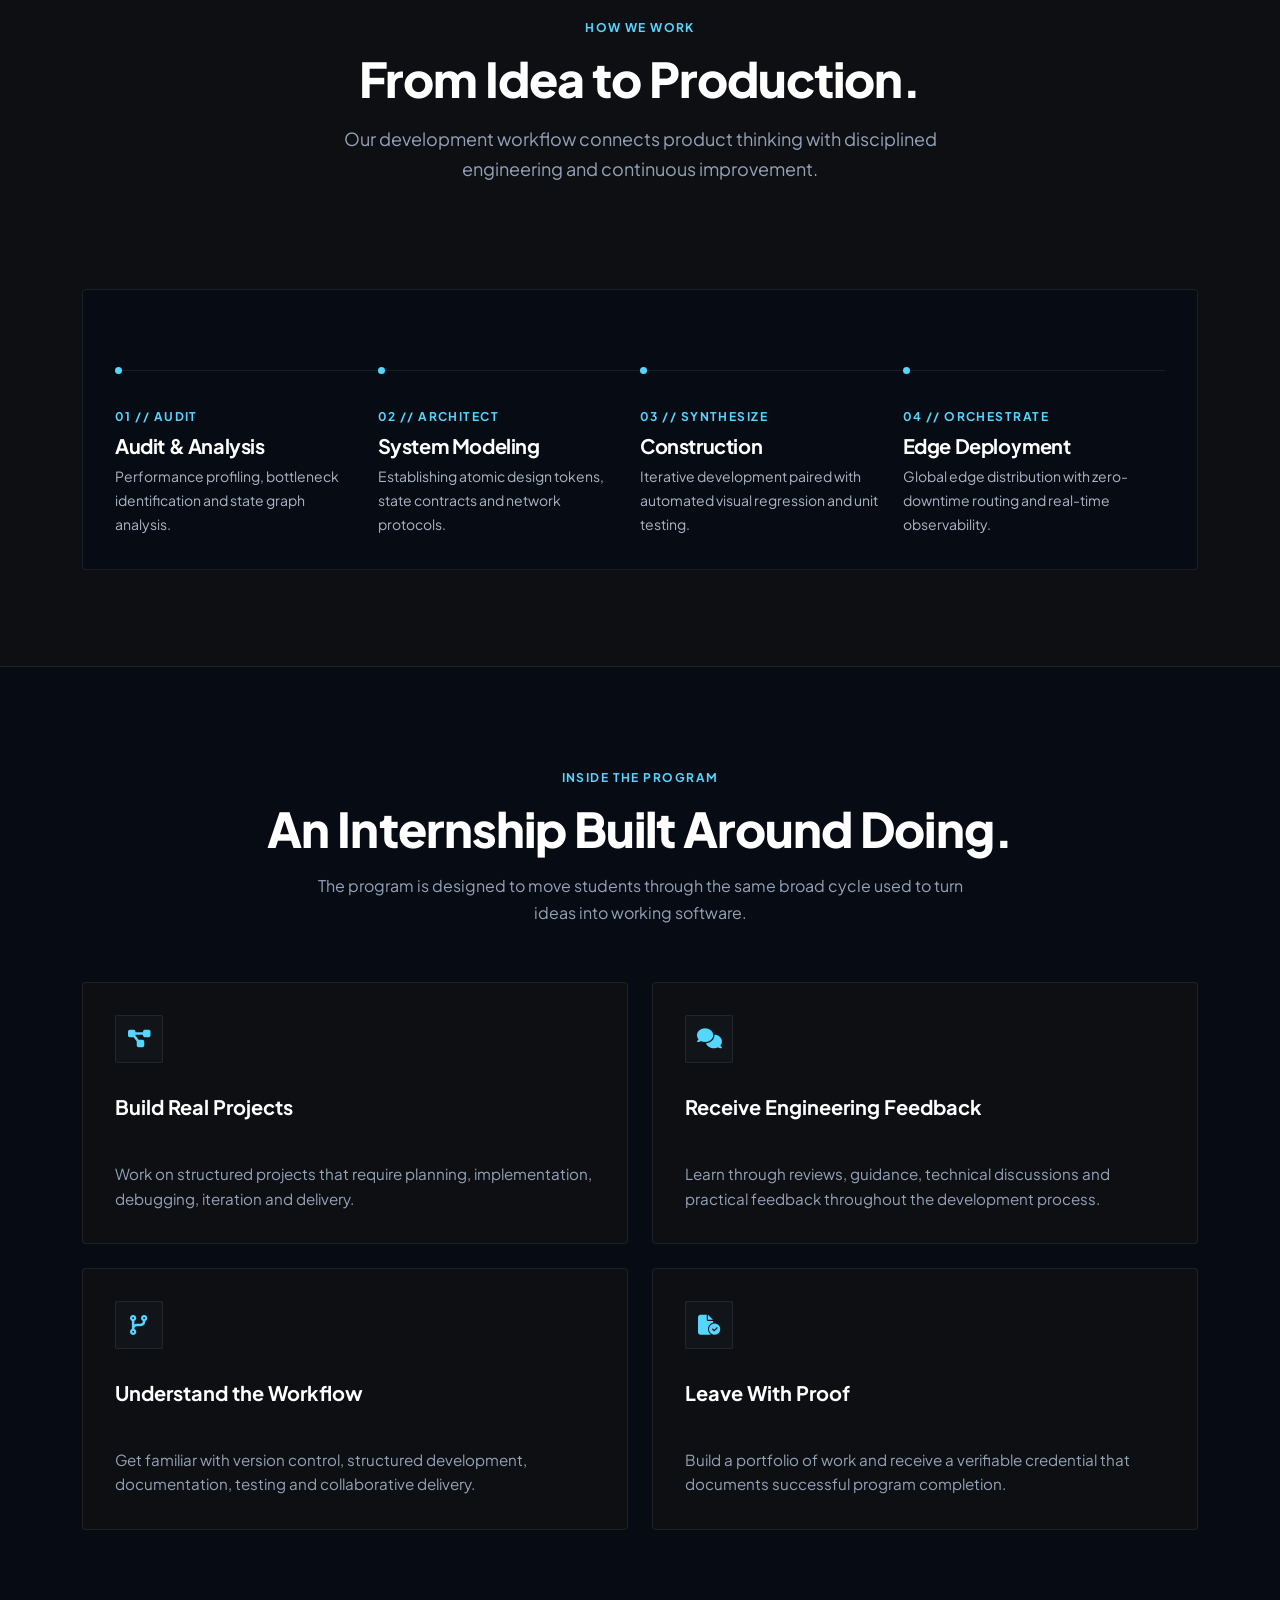
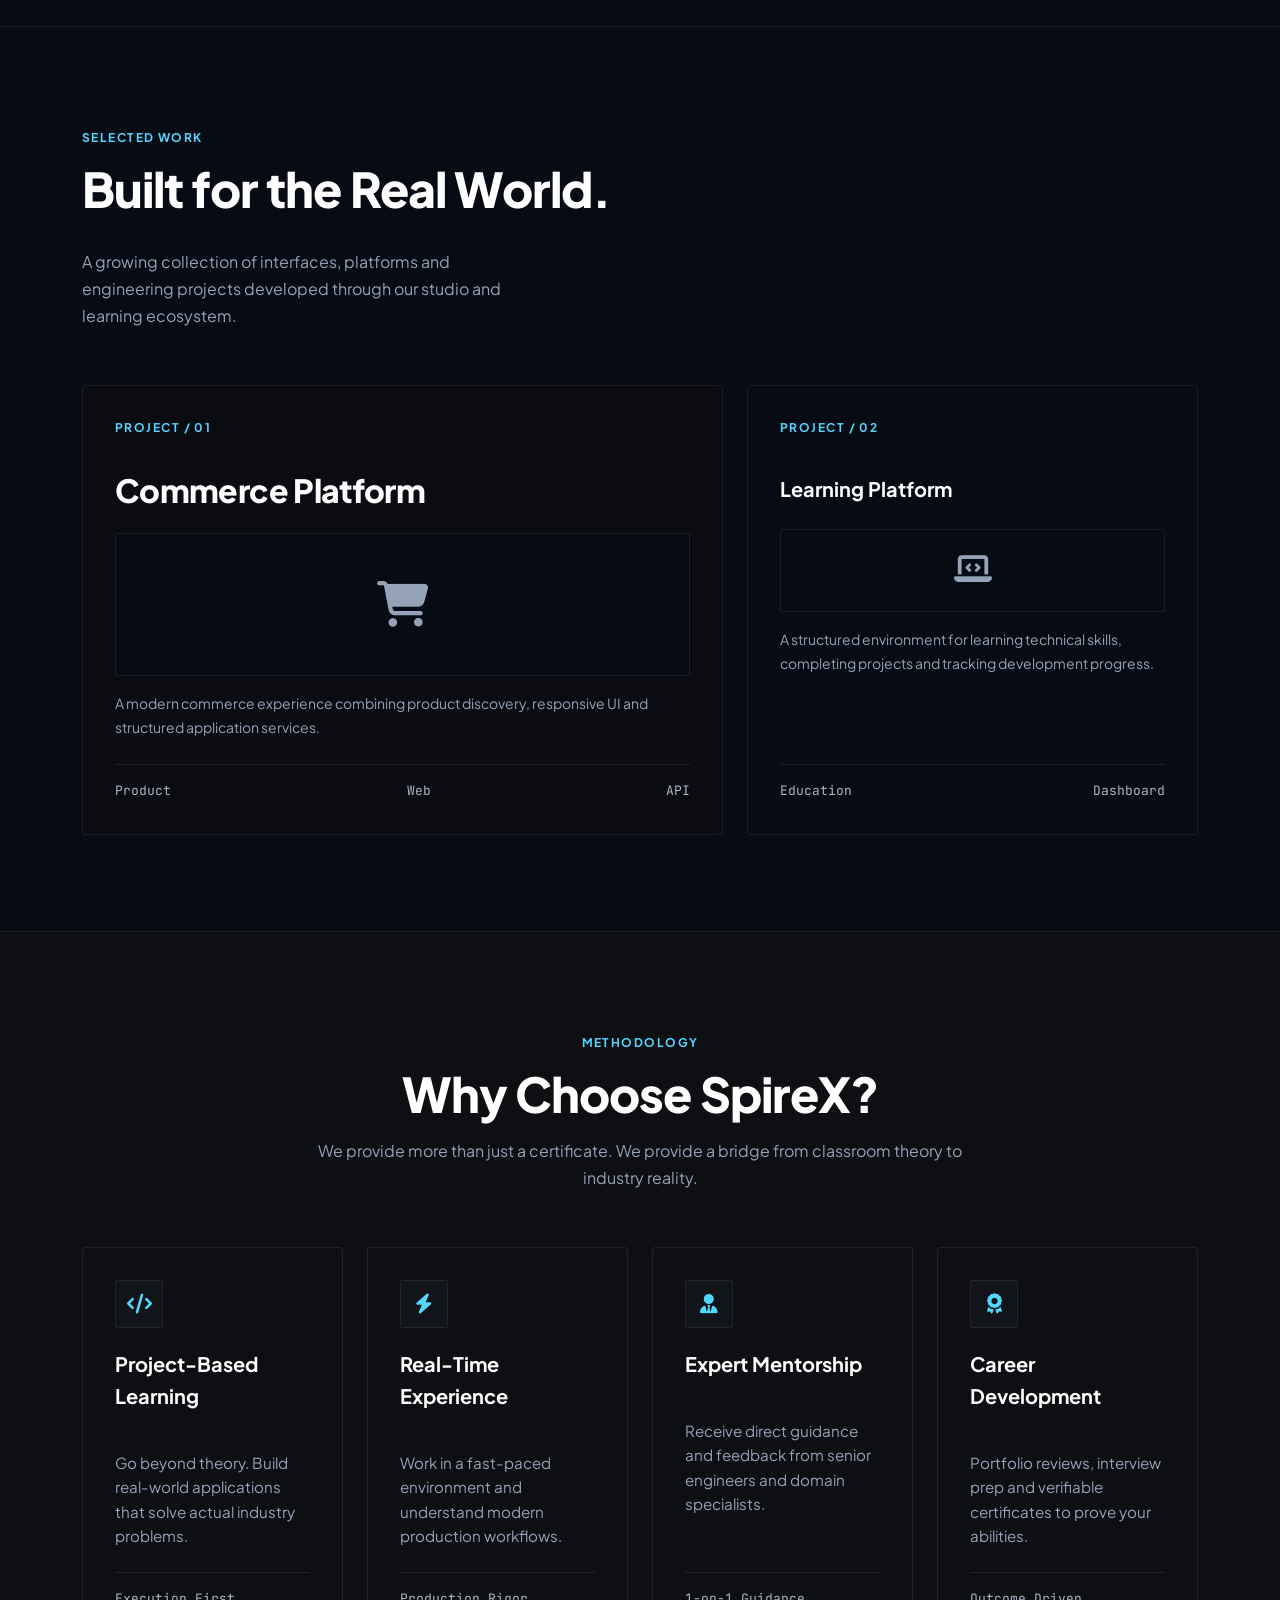
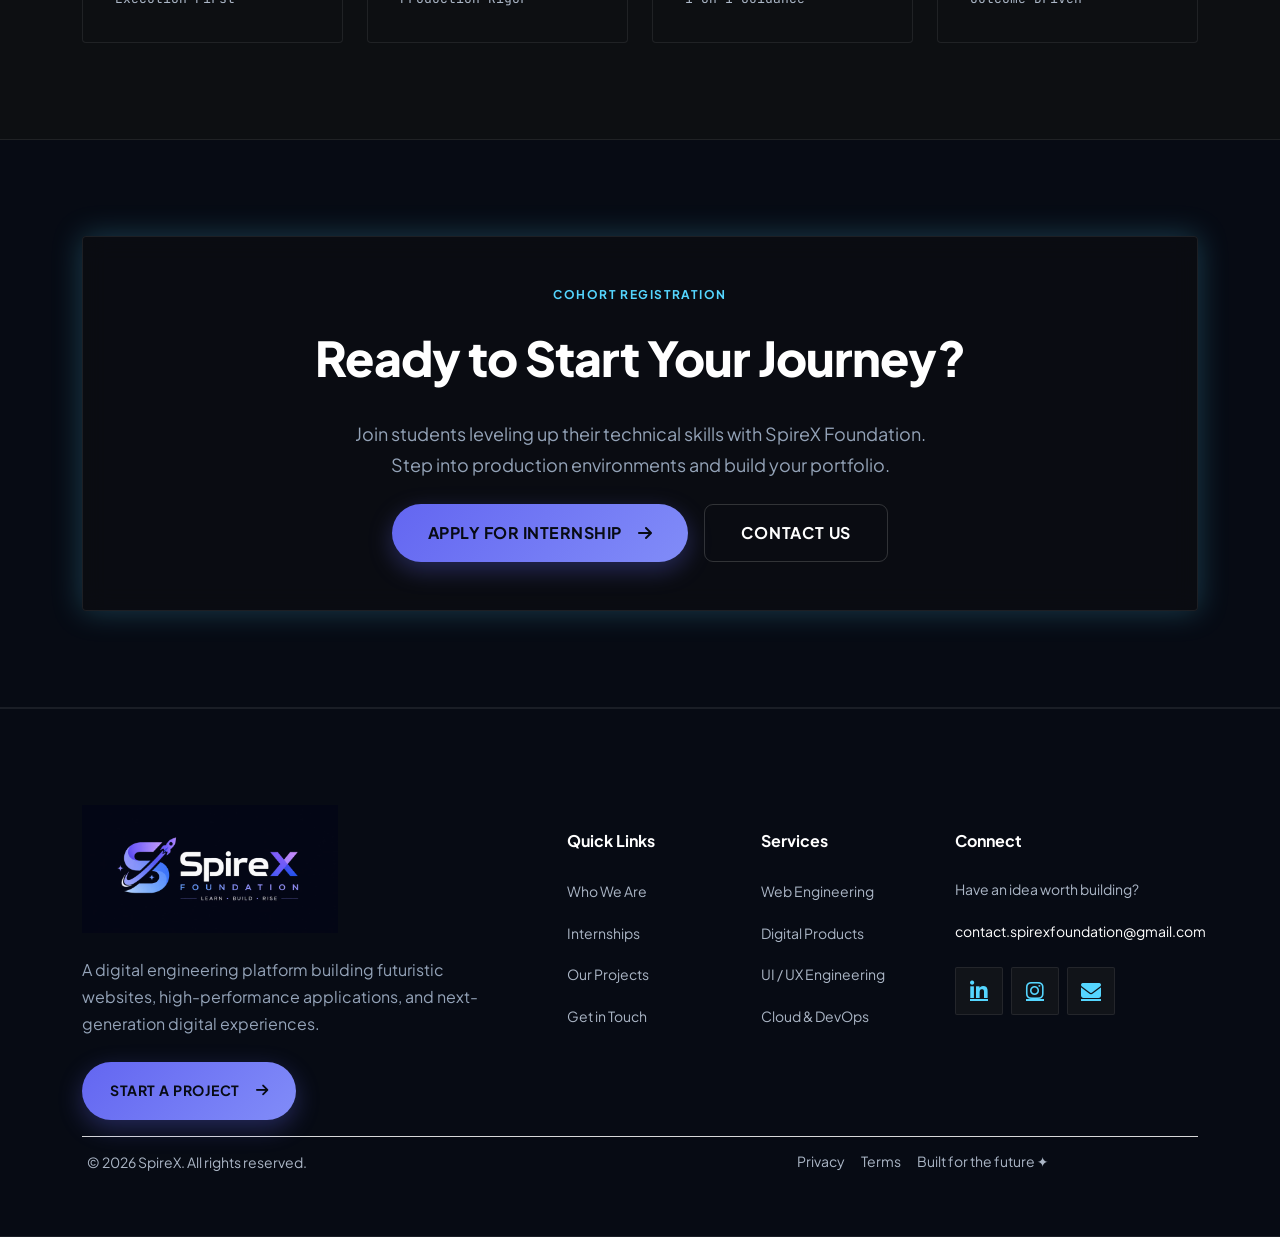
==== commit c441e497: "load public site redirection" ====
--- a/index.html
+++ b/index.html
@@ -1,867 +1,13 @@
-<!DOCTYPE html>
+<!doctype html>
 <html lang="en">
-
 <head>
-    <meta charset="UTF-8">
-    <meta name="viewport" content="width=device-width, initial-scale=1.0">
-    <title>SpireX Foundation</title>
-    <meta name="description"
-        content="SpireX Foundation runs remote, project-based internships for students and recent graduates, with mentor support and a verifiable digital certificate on completion.">
-
-    <link rel="stylesheet" href="https://cdnjs.cloudflare.com/ajax/libs/font-awesome/6.5.1/css/all.min.css">
-
-    <link rel="stylesheet" href="css/layout.css">
-
-    <link rel="stylesheet" href="css/style.css">
+	<meta charset="utf-8">
+	<meta name="viewport" content="width=device-width, initial-scale=1">
+	<meta http-equiv="refresh" content="0; url=public/">
+	<title>Redirecting...</title>
+	<script>window.location.replace('public/');</script>
 </head>
-
 <body>
-
-    <nav class="nav" id="mainNav">
-        <div class="container d-flex align-items-center justify-content-between">
-            <img src="brand-logo.jpeg" class="site-logo" />
-            <div class="flex-grow-1">
-
-            </div>
-
-            <button class="toggle" id="navToggle" aria-label="Toggle Navigation Menu" aria-expanded="false"
-                aria-controls="navMenu">
-                <i class="fa-solid fa-bars icon-menu"></i>
-                <i class="fa-solid fa-xmark icon-close"></i>
-            </button>
-
-            <div class="menu d-md-flex align-items-center justify-content-between flex-grow-1 ms-md-5" id="navMenu">
-                <ul class="links">
-                    <li><a href="#hero" class="active">Home</a></li>
-                    <li><a href="/about">About</a></li>
-                    <li><a href="/internship">Internships</a></li>
-                    <li><a href="/team">Team</a></li>
-                    <li><a href="/contact">Contact</a></li>
-                    <li><a href="/verify">Verify Certificate</a></li>
-                </ul>
-
-                <div class="actions m-4 mt-md-0">
-                    <a href="#" class="btn btn-primary btn-sm rounded py-3 px-4">Join Now</a>
-                </div>
-            </div>
-        </div>
-    </nav>
-
-    <section class="section grid-bg" data-section="hero" id="hero">
-        <div class="container">
-            <div class="row align-items-center gy-5">
-
-                <div class="col-lg-7">
-                    <div class="head mb-0">
-                        <span class="badge badge-primary mb-3">
-                            <i class="fa-solid fa-sparkles me-1"></i> Futuristic Engineering Team
-                        </span>
-                        <h1 class="heading heading-xl text-bright">
-                            Learn <span class="text-dim">•</span> Build <span class="text-dim">•</span> Rise
-                        </h1>
-                        <p class="text text-lg text-muted my-4">
-                            SpireX Foundation is a futuristic software development platform building high-performance
-                            websites,
-                            digital products and web applications for ambitious businesses. We also run hands-on
-                            internship programs that
-                            turn emerging developers into confident engineers.
-                        </p>
-                    </div>
-
-                    <div class="d-flex flex-wrap gap-3 mt-4">
-                        <a href="#internship" class="btn btn-primary">
-                            Explore Programs <i class="fa-solid fa-arrow-right ms-2"></i>
-                        </a>
-                        <a href="#about" class="btn btn-outline">Learn More</a>
-                    </div>
-                </div>
-
-                <div class="col-lg-5">
-                    <div class="card card-glass glow">
-                        <div class="head d-flex flex-row justify-content-between align-items-center mb-3">
-                            <span class="label">Studio Status</span>
-                            <span class="badge badge-primary">Taking Projects</span>
-                        </div>
-
-                        <div class="body">
-                            <div class="p-3 mb-3"
-                                style="background: var(--bg-primary); border: 1px solid var(--border-subtle); border-radius: var(--radius-sm);">
-                                <div class="d-flex align-items-center justify-content-between mb-2">
-                                    <span class="text text-sm text-bright text-bold">Digital Product Engineering</span>
-                                    <span class="tag">Active Track</span>
-                                </div>
-                                <p class="text text-sm text-dim mb-0">
-                                    Websites, platforms, and product interfaces engineered with modern frontend
-                                    architecture, API
-                                    integration, performance and scalable design systems.
-                                </p>
-                            </div>
-
-                            <div class="d-flex justify-content-between text-dim text-sm pt-2">
-                                <span><i class="fa-solid fa-terminal me-1 text-dim"></i> Current Capacity</span>
-                                <span class="text-bright text-bold">Project Slots Open</span>
-                            </div>
-                        </div>
-
-                        <div class="foot d-flex justify-content-between">
-                            <span class="tag">Future-Ready Web</span>
-                            <span class="tag">Engineering Studio</span>
-                        </div>
-                    </div>
-                </div>
-
-            </div>
-        </div>
-    </section>
-
-    <section class="section section-dark" data-section="metrics" id="metrics">
-        <div class="container">
-
-            <div class="head text-center">
-                <span class="label">Proven Reliability</span>
-                <h2 class="heading heading-lg">Architectural Track Record</h2>
-                <p class="text text-muted mx-auto">
-                    Delivering enterprise frontend infrastructure and mentoring the next generation of engineers with
-                    verifiable outcomes.
-                </p>
-            </div>
-
-            <div class="row g-4">
-                <div class="col-12 col-md-6 col-lg-3">
-                    <div class="card card-sm card-dark text-center hover-glow">
-                        <div class="icon-box mx-auto mb-3">
-                            <i class="fa-solid fa-globe"></i>
-                        </div>
-                        <h3 class="heading heading-lg text-bright">0+</h3>
-                        <span class="text text-sm text-dim text-medium">Enterprise Clients Served</span>
-                    </div>
-                </div>
-
-                <div class="col-12 col-md-6 col-lg-3">
-                    <div class="card card-sm card-dark text-center hover-glow">
-                        <div class="icon-box mx-auto mb-3">
-                            <i class="fa-solid fa-graduation-cap"></i>
-                        </div>
-                        <h3 class="heading heading-lg text-bright">0+</h3>
-                        <span class="text text-sm text-dim text-medium">Completed Internship Cohorts</span>
-                    </div>
-                </div>
-
-                <div class="col-12 col-md-6 col-lg-3">
-                    <div class="card card-sm card-dark text-center hover-glow">
-                        <div class="icon-box mx-auto mb-3">
-                            <i class="fa-solid fa-gauge-high"></i>
-                        </div>
-                        <h3 class="heading heading-lg text-bright">0%</h3>
-                        <span class="text text-sm text-dim text-medium">Client Performance Satisfaction</span>
-                    </div>
-                </div>
-
-                <div class="col-12 col-md-6 col-lg-3">
-                    <div class="card card-sm card-dark text-center hover-glow">
-                        <div class="icon-box mx-auto mb-3">
-                            <i class="fa-solid fa-cube"></i>
-                        </div>
-                        <h3 class="heading heading-lg text-bright">0+</h3>
-                        <span class="text text-sm text-dim text-medium">Production Apps Deployed</span>
-                    </div>
-                </div>
-
-            </div>
-
-        </div>
-    </section>
-
-    <section class="section" data-section="services" id="services">
-        <div class="container">
-
-            <div class="head text-center">
-                <span class="label">What We Build</span>
-                <h2 class="heading heading-lg text-bright">Digital Products, Engineered to Scale</h2>
-                <p class="text text-muted mx-auto">
-                    We design and build modern software products while creating opportunities
-                    for emerging developers to learn through real engineering work.
-                </p>
-            </div>
-
-            <div class="row g-4">
-
-                <div class="col-md-6 col-lg-4">
-                    <div class="card card-dark hover-lift h-100">
-                        <div class="head">
-                            <div class="icon-box mb-3">
-                                <i class="fa-solid fa-globe"></i>
-                            </div>
-                            <span class="label">01 / Web</span>
-                            <h3 class="title mt-2">Web Engineering</h3>
-                        </div>
-                        <div class="body">
-                            <p>
-                                High-performance websites and web applications built around
-                                clean interfaces, strong architecture and reliable APIs.
-                            </p>
-                        </div>
-                        <div class="foot">
-                            <span class="tag">Frontend</span>
-                            <span class="tag">Backend</span>
-                            <span class="tag">API</span>
-                        </div>
-                    </div>
-                </div>
-
-                <div class="col-md-6 col-lg-4">
-                    <div class="card card-dark hover-lift h-100">
-                        <div class="head">
-                            <div class="icon-box mb-3">
-                                <i class="fa-solid fa-layer-group"></i>
-                            </div>
-                            <span class="label">02 / Product</span>
-                            <h3 class="title mt-2">Digital Products</h3>
-                        </div>
-                        <div class="body">
-                            <p>
-                                From product architecture to production-ready applications,
-                                we turn ideas into usable and maintainable digital systems.
-                            </p>
-                        </div>
-                        <div class="foot">
-                            <span class="tag">Architecture</span>
-                            <span class="tag">UX</span>
-                            <span class="tag">Engineering</span>
-                        </div>
-                    </div>
-                </div>
-
-                <div class="col-md-6 col-lg-4">
-                    <div class="card card-dark hover-lift h-100">
-                        <div class="head">
-                            <div class="icon-box mb-3">
-                                <i class="fa-solid fa-cloud"></i>
-                            </div>
-                            <span class="label">03 / Infrastructure</span>
-                            <h3 class="title mt-2">Cloud & Systems</h3>
-                        </div>
-                        <div class="body">
-                            <p>
-                                Deployment pipelines, APIs, cloud infrastructure and
-                                production systems designed for dependable delivery.
-                            </p>
-                        </div>
-                        <div class="foot">
-                            <span class="tag">Cloud</span>
-                            <span class="tag">DevOps</span>
-                            <span class="tag">Automation</span>
-                        </div>
-                    </div>
-                </div>
-
-            </div>
-        </div>
-    </section>
-
-    <section class="section section-dark" data-section="internship-tracks" id="programs">
-        <div class="container">
-
-            <div class="head text-center">
-                <span class="label">Internship Programs</span>
-                <h2 class="heading heading-lg text-bright">Choose Your Engineering Track.</h2>
-                <p class="text text-muted mx-auto">
-                    Structured internship programs built around practical skills,
-                    guided development and portfolio-ready project work.
-                </p>
-            </div>
-
-            <div class="row g-4">
-
-                <div class="col-md-6 col-lg-3">
-                    <div class="card card-glass h-100">
-                        <div class="head">
-                            <div class="d-flex justify-content-between align-items-center mb-3">
-                                <span class="label">TRACK / 01</span>
-                                <i class="fa-solid fa-code text-bright"></i>
-                            </div>
-                            <h3 class="title">Front-End Engineering</h3>
-                        </div>
-                        <div class="body">
-                            <p>
-                                Build responsive interfaces, reusable components and
-                                data-driven web experiences.
-                            </p>
-                        </div>
-                        <div class="foot">
-                            <span class="tag">HTML</span>
-                            <span class="tag">CSS</span>
-                            <span class="tag">JavaScript</span>
-                        </div>
-                    </div>
-                </div>
-
-                <div class="col-md-6 col-lg-3">
-                    <div class="card card-glass h-100">
-                        <div class="head">
-                            <div class="d-flex justify-content-between align-items-center mb-3">
-                                <span class="label">TRACK / 02</span>
-                                <i class="fa-solid fa-server text-bright"></i>
-                            </div>
-                            <h3 class="title">Full-Stack Development</h3>
-                        </div>
-                        <div class="body">
-                            <p>
-                                Learn how interfaces, services, databases and APIs come
-                                together to form complete applications.
-                            </p>
-                        </div>
-                        <div class="foot">
-                            <span class="tag">APIs</span>
-                            <span class="tag">Database</span>
-                            <span class="tag">Backend</span>
-                        </div>
-                    </div>
-                </div>
-
-                <div class="col-md-6 col-lg-3">
-                    <div class="card card-glass h-100">
-                        <div class="head">
-                            <div class="d-flex justify-content-between align-items-center mb-3">
-                                <span class="label">TRACK / 03</span>
-                                <i class="fa-solid fa-pen-ruler text-bright"></i>
-                            </div>
-                            <h3 class="title">UI Systems</h3>
-                        </div>
-                        <div class="body">
-                            <p>
-                                Explore interface systems, reusable design patterns,
-                                tokens, accessibility and interaction design.
-                            </p>
-                        </div>
-                        <div class="foot">
-                            <span class="tag">UI</span>
-                            <span class="tag">Systems</span>
-                            <span class="tag">UX</span>
-                        </div>
-                    </div>
-                </div>
-
-                <div class="col-md-6 col-lg-3">
-                    <div class="card card-glass h-100">
-                        <div class="head">
-                            <div class="d-flex justify-content-between align-items-center mb-3">
-                                <span class="label">TRACK / 04</span>
-                                <i class="fa-solid fa-cloud-arrow-up text-bright"></i>
-                            </div>
-                            <h3 class="title">Cloud & DevOps</h3>
-                        </div>
-                        <div class="body">
-                            <p>
-                                Understand deployment, environments, automation, monitoring
-                                and the foundations of production operations.
-                            </p>
-                        </div>
-                        <div class="foot">
-                            <span class="tag">Linux</span>
-                            <span class="tag">Cloud</span>
-                            <span class="tag">CI/CD</span>
-                        </div>
-                    </div>
-                </div>
-
-            </div>
-        </div>
-    </section>
-
-    <section class="section section-alt" data-section="workflow" id="workflow">
-        <div class="container">
-
-            <div class="row align-items-center g-5">
-
-                <div class="col-12">
-                    <div class="head text-center">
-                        <span class="label">How We Work</span>
-                        <h2 class="heading heading-lg text-bright">
-                            From Idea to Production.
-                        </h2>
-                        <p class="text text-lg text-muted mx-auto">
-                            Our development workflow connects product thinking with
-                            disciplined engineering and continuous improvement.
-                        </p>
-                    </div>
-                </div>
-
-                <div class="col-12">
-                    <div class="card card-dark">
-                        <div class="body">
-                            <div class="pipeline pipeline-horizontal mt-5">
-                                <div class="item">
-                                    <span class="label text-bright">01 // AUDIT</span>
-                                    <h4 class="heading heading-sm mt-2 text-bright">Audit & Analysis</h4>
-                                    <p class="text text-sm text-dim mt-2">Performance profiling, bottleneck
-                                        identification and state graph analysis.</p>
-                                </div>
-
-                                <div class="item">
-                                    <span class="label text-bright">02 // ARCHITECT</span>
-                                    <h4 class="heading heading-sm mt-2 text-bright">System Modeling</h4>
-                                    <p class="text text-sm text-dim mt-2">Establishing atomic design tokens, state
-                                        contracts and network protocols.</p>
-                                </div>
-
-                                <div class="item">
-                                    <span class="label text-bright">03 // SYNTHESIZE</span>
-                                    <h4 class="heading heading-sm mt-2 text-bright">Construction</h4>
-                                    <p class="text text-sm text-dim mt-2">Iterative development paired with automated
-                                        visual regression and unit testing.</p>
-                                </div>
-
-                                <div class="item">
-                                    <span class="label text-bright">04 // ORCHESTRATE</span>
-                                    <h4 class="heading heading-sm mt-2 text-bright">Edge Deployment</h4>
-                                    <p class="text text-sm text-dim mt-2">Global edge distribution with zero-downtime
-                                        routing and real-time observability.</p>
-                                </div>
-                            </div>
-
-                        </div>
-                    </div>
-                </div>
-
-            </div>
-        </div>
-    </section>
-
-    <section class="section" data-section="internship-experience" id="experience">
-        <div class="container">
-
-            <div class="head text-center">
-                <span class="label">Inside the Program</span>
-                <h2 class="heading heading-lg text-bright">An Internship Built Around Doing.</h2>
-                <p class="text text-muted mx-auto">
-                    The program is designed to move students through the same broad
-                    cycle used to turn ideas into working software.
-                </p>
-            </div>
-
-            <div class="row g-4">
-
-                <div class="col-md-6">
-                    <div class="card hover-lift h-100">
-                        <div class="head">
-                            <div class="icon-box mb-3">
-                                <i class="fa-solid fa-diagram-project"></i>
-                            </div>
-                            <h3 class="title">Build Real Projects</h3>
-                        </div>
-                        <div class="body">
-                            <p>
-                                Work on structured projects that require planning, implementation,
-                                debugging, iteration and delivery.
-                            </p>
-                        </div>
-                    </div>
-                </div>
-
-                <div class="col-md-6">
-                    <div class="card hover-lift h-100">
-                        <div class="head">
-                            <div class="icon-box mb-3">
-                                <i class="fa-solid fa-comments"></i>
-                            </div>
-                            <h3 class="title">Receive Engineering Feedback</h3>
-                        </div>
-                        <div class="body">
-                            <p>
-                                Learn through reviews, guidance, technical discussions and
-                                practical feedback throughout the development process.
-                            </p>
-                        </div>
-                    </div>
-                </div>
-
-                <div class="col-md-6">
-                    <div class="card hover-lift h-100">
-                        <div class="head">
-                            <div class="icon-box mb-3">
-                                <i class="fa-solid fa-code-branch"></i>
-                            </div>
-                            <h3 class="title">Understand the Workflow</h3>
-                        </div>
-                        <div class="body">
-                            <p>
-                                Get familiar with version control, structured development,
-                                documentation, testing and collaborative delivery.
-                            </p>
-                        </div>
-                    </div>
-                </div>
-
-                <div class="col-md-6">
-                    <div class="card hover-lift h-100">
-                        <div class="head">
-                            <div class="icon-box mb-3">
-                                <i class="fa-solid fa-file-circle-check"></i>
-                            </div>
-                            <h3 class="title">Leave With Proof</h3>
-                        </div>
-                        <div class="body">
-                            <p>
-                                Build a portfolio of work and receive a verifiable credential
-                                that documents successful program completion.
-                            </p>
-                        </div>
-                    </div>
-                </div>
-
-            </div>
-        </div>
-    </section>
-
-    <section class="section section-dark" data-section="selected-work" id="work">
-        <div class="container">
-
-            <div class="head d-flex flex-column flex-md-row justify-content-between align-items-md-end gap-3">
-                <div>
-                    <span class="label">Selected Work</span>
-                    <h2 class="heading heading-lg text-bright mb-0">Built for the Real World.</h2>
-                </div>
-                <p class="text text-muted mb-0" style="max-width: 420px;">
-                    A growing collection of interfaces, platforms and engineering
-                    projects developed through our studio and learning ecosystem.
-                </p>
-            </div>
-
-            <div class="row g-4">
-
-                <div class="col-lg-7">
-                    <div class="card card-glass hover-lift h-100">
-                        <div class="head">
-                            <span class="label">PROJECT / 01</span>
-                            <h3 class="heading heading-md text-bright mt-2">Commerce Platform</h3>
-                        </div>
-                        <div class="body">
-                            <div class="p-5 text-center mb-3"
-                                style="background: var(--bg-primary); border: 1px solid var(--border-subtle); border-radius: var(--radius-sm);">
-                                <i class="fa-solid fa-cart-shopping fa-3x text-bright"></i>
-                            </div>
-                            <p class="text text-sm text-muted mb-0">
-                                A modern commerce experience combining product discovery,
-                                responsive UI and structured application services.
-                            </p>
-                        </div>
-                        <div class="foot">
-                            <span class="tag">Product</span>
-                            <span class="tag">Web</span>
-                            <span class="tag">API</span>
-                        </div>
-                    </div>
-                </div>
-
-                <div class="col-lg-5">
-                    <div class="card card-dark hover-lift h-100">
-                        <div class="head">
-                            <span class="label">PROJECT / 02</span>
-                            <h3 class="title mt-2">Learning Platform</h3>
-                        </div>
-                        <div class="body">
-                            <div class="p-4 text-center mb-3"
-                                style="background: var(--bg-primary); border: 1px solid var(--border-subtle); border-radius: var(--radius-sm);">
-                                <i class="fa-solid fa-laptop-code fa-2x text-bright"></i>
-                            </div>
-                            <p class="text text-sm text-muted mb-0">
-                                A structured environment for learning technical skills,
-                                completing projects and tracking development progress.
-                            </p>
-                        </div>
-                        <div class="foot">
-                            <span class="tag">Education</span>
-                            <span class="tag">Dashboard</span>
-                        </div>
-                    </div>
-                </div>
-
-            </div>
-        </div>
-    </section>
-
-    <section class="section section-alt" data-section="why-us" id="why-us">
-        <div class="container">
-
-            <div class="head text-center">
-                <span class="label">Methodology</span>
-                <h2 class="heading heading-lg">Why Choose SpireX?</h2>
-                <p class="text text-muted mx-auto">
-                    We provide more than just a certificate. We provide a bridge from classroom theory to industry
-                    reality.
-                </p>
-            </div>
-
-            <div class="row g-4">
-
-                <div class="col-md-6 col-lg-3">
-                    <div class="card hover-lift">
-                        <div class="head">
-                            <div class="icon-box mb-2">
-                                <i class="fa-solid fa-code"></i>
-                            </div>
-                            <h3 class="title">Project-Based Learning</h3>
-                        </div>
-                        <div class="body">
-                            <p>Go beyond theory. Build real-world applications that solve actual industry problems.</p>
-                        </div>
-                        <div class="foot">
-                            <span class="tag">Execution First</span>
-                        </div>
-                    </div>
-                </div>
-
-                <div class="col-md-6 col-lg-3">
-                    <div class="card hover-lift">
-                        <div class="head">
-                            <div class="icon-box mb-2">
-                                <i class="fa-solid fa-bolt"></i>
-                            </div>
-                            <h3 class="title">Real-Time Experience</h3>
-                        </div>
-                        <div class="body">
-                            <p>Work in a fast-paced environment and understand modern production workflows.</p>
-                        </div>
-                        <div class="foot">
-                            <span class="tag">Production Rigor</span>
-                        </div>
-                    </div>
-                </div>
-
-                <div class="col-md-6 col-lg-3">
-                    <div class="card hover-lift">
-                        <div class="head">
-                            <div class="icon-box mb-2">
-                                <i class="fa-solid fa-user-tie"></i>
-                            </div>
-                            <h3 class="title">Expert Mentorship</h3>
-                        </div>
-                        <div class="body">
-                            <p>Receive direct guidance and feedback from senior engineers and domain specialists.</p>
-                        </div>
-                        <div class="foot">
-                            <span class="tag">1-on-1 Guidance</span>
-                        </div>
-                    </div>
-                </div>
-
-                <div class="col-md-6 col-lg-3">
-                    <div class="card hover-lift">
-                        <div class="head">
-                            <div class="icon-box mb-2">
-                                <i class="fa-solid fa-award"></i>
-                            </div>
-                            <h3 class="title">Career Development</h3>
-                        </div>
-                        <div class="body">
-                            <p>Portfolio reviews, interview prep and verifiable certificates to prove your abilities.
-                            </p>
-                        </div>
-                        <div class="foot">
-                            <span class="tag">Outcome Driven</span>
-                        </div>
-                    </div>
-                </div>
-
-            </div>
-
-        </div>
-    </section>
-
-    <section class="section" data-section="cta" id="cta">
-        <div class="container">
-            <div class="card card-glass glow text-center p-5">
-                <div class="head mb-3">
-                    <span class="label">Cohort Registration</span>
-                    <h2 class="heading heading-lg">Ready to Start Your Journey?</h2>
-                </div>
-                <div class="body">
-                    <p class="text text-lg text-muted mx-auto mb-4" style="max-width: 600px;">
-                        Join students leveling up their technical skills with SpireX Foundation. Step into production
-                        environments
-                        and build your portfolio.
-                    </p>
-                    <div class="d-flex flex-wrap justify-content-center gap-3">
-                        <a href="#" class="btn btn-primary btn-lg">
-                            Apply for Internship <i class="fa-solid fa-arrow-right ms-2"></i>
-                        </a>
-                        <a href="mailto:contact.spirexfoundation@gmail.com" class="btn btn-outline btn-lg">
-                            Contact Us
-                        </a>
-                    </div>
-                </div>
-            </div>
-        </div>
-    </section>
-
-    <footer class="section section-dark footer" data-section="footer">
-        <div class="container">
-
-            <div class="row g-5 pb-5">
-
-                <div class="col-lg-5 col-md-6">
-                    <div class="footer-brand pe-lg-5">
-                        <a href="/" class="text-decoration-none">
-                            <img src="brand-logo.jpeg" class="site-logo" style="max-height: 8rem;" />
-                        </a>
-
-                        <p class="text text-muted mb-4">
-                            A digital engineering platform building futuristic websites,
-                            high-performance applications, and next-generation digital
-                            experiences.
-                        </p>
-
-                        <a href="#" class="btn btn-primary">
-                            Start a Project
-                            <i class="fa-solid fa-arrow-right ms-2"></i>
-                        </a>
-                    </div>
-                </div>
-
-                <div class="col-12 col-sm-6 col-md-3 col-lg-2">
-                    <div class="footer-links">
-                        <h4 class="text text-bright text-bold mb-4">Quick Links</h4>
-
-                        <ul class="list-unstyled mb-0 d-flex flex-column gap-3">
-                            <li>
-                                <a class="text text-sm text-dim text-decoration-none footer-link" href="/about">
-                                    Who We Are
-                                </a>
-                            </li>
-
-                            <li>
-                                <a class="text text-sm text-dim text-decoration-none footer-link" href="/internships">
-                                    Internships
-                                </a>
-                            </li>
-
-                            <li>
-                                <a class="text text-sm text-dim text-decoration-none footer-link" href="/team">
-                                    Our Team
-                                </a>
-                            </li>
-
-                            <li>
-                                <a class="text text-sm text-dim text-decoration-none footer-link" href="/contact">
-                                    Get in Touch
-                                </a>
-                            </li>
-
-                            <li>
-                                <a class="text text-sm text-dim text-decoration-none footer-link" href="/verify">
-                                    Verify Certificate
-                                </a>
-                            </li>
-                        </ul>
-                    </div>
-                </div>
-
-                <div class="col-12 col-sm-6 col-md-3 col-lg-2">
-                    <div class="footer-links">
-                        <h4 class="text text-bright text-bold mb-4">Services</h4>
-
-                        <ul class="list-unstyled mb-0 d-flex flex-column gap-3">
-                            <li>
-                                <a class="text text-sm text-dim text-decoration-none footer-link" href="/services">
-                                    Web Engineering
-                                </a>
-                            </li>
-
-                            <li>
-                                <a class="text text-sm text-dim text-decoration-none footer-link" href="/services">
-                                    Digital Products
-                                </a>
-                            </li>
-
-                            <li>
-                                <a class="text text-sm text-dim text-decoration-none footer-link" href="/services">
-                                    UI / UX Engineering
-                                </a>
-                            </li>
-
-                            <li>
-                                <a class="text text-sm text-dim text-decoration-none footer-link" href="/services">
-                                    Cloud & DevOps
-                                </a>
-                            </li>
-                        </ul>
-                    </div>
-                </div>
-
-
-                <div class="col-12 col-lg-3">
-                    <div class="footer-links">
-                        <h4 class="text text-bright text-bold mb-4">Connect</h4>
-
-                        <p class="text text-sm text-dim mb-3">
-                            Have an idea worth building?
-                        </p>
-
-                        <a href="mailto:contact.spirexfoundation@gmail.com"
-                            class="text text-sm text-bright text-decoration-none footer-link">
-                            contact.spirexfoundation@gmail.com
-                        </a>
-
-                        <div class="d-flex gap-2 mt-4">
-
-                            <a href="https://www.linkedin.com/company/spirex-foundation/posts/?feedView=all"
-                                class="icon-box footer-social" aria-label="LinkedIn">
-                                <i class="fa-brands fa-linkedin-in"></i>
-                            </a>
-
-                            <a href="https://www.instagram.com/spirexfoundation" class="icon-box footer-social"
-                                aria-label="Instagram">
-                                <i class="fa-brands fa-instagram"></i>
-                            </a>
-
-                            <a href="mailto:contact.spirexfoundation@gmail.com" class="icon-box footer-social"
-                                aria-label="Mail">
-                                <i class="fa-solid fa-envelope"></i>
-                            </a>
-
-                        </div>
-                    </div>
-                </div>
-
-            </div>
-
-            <div class="footer-bottom" data-section="copyright-section">
-
-                <div class="row align-items-center gy-3">
-
-                    <div class="col-md-6 text-center text-md-start">
-                        <span class="text text-sm text-dim">
-                            © 2026 SpireX. All rights reserved.
-                        </span>
-                    </div>
-
-                    <div class="col-md-6">
-                        <div class="d-flex flex-wrap justify-content-center justify-content-md-end gap-3">
-
-                            <a href="/privacy" class="text text-sm text-dim text-decoration-none footer-link">
-                                Privacy
-                            </a>
-
-                            <a href="/terms" class="text text-sm text-dim text-decoration-none footer-link">
-                                Terms
-                            </a>
-
-                            <span class="text text-sm text-dim">
-                                Built for the future <span class="text-primary">✦</span>
-                            </span>
-
-                        </div>
-                    </div>
-
-                </div>
-
-            </div>
-
-        </div>
-    </footer>
-
-    <script src="js/script.js"></script>
+	<p>Redirecting to the site… <a href="public/">Continue</a></p>
 </body>
-
-</html>+</html>
